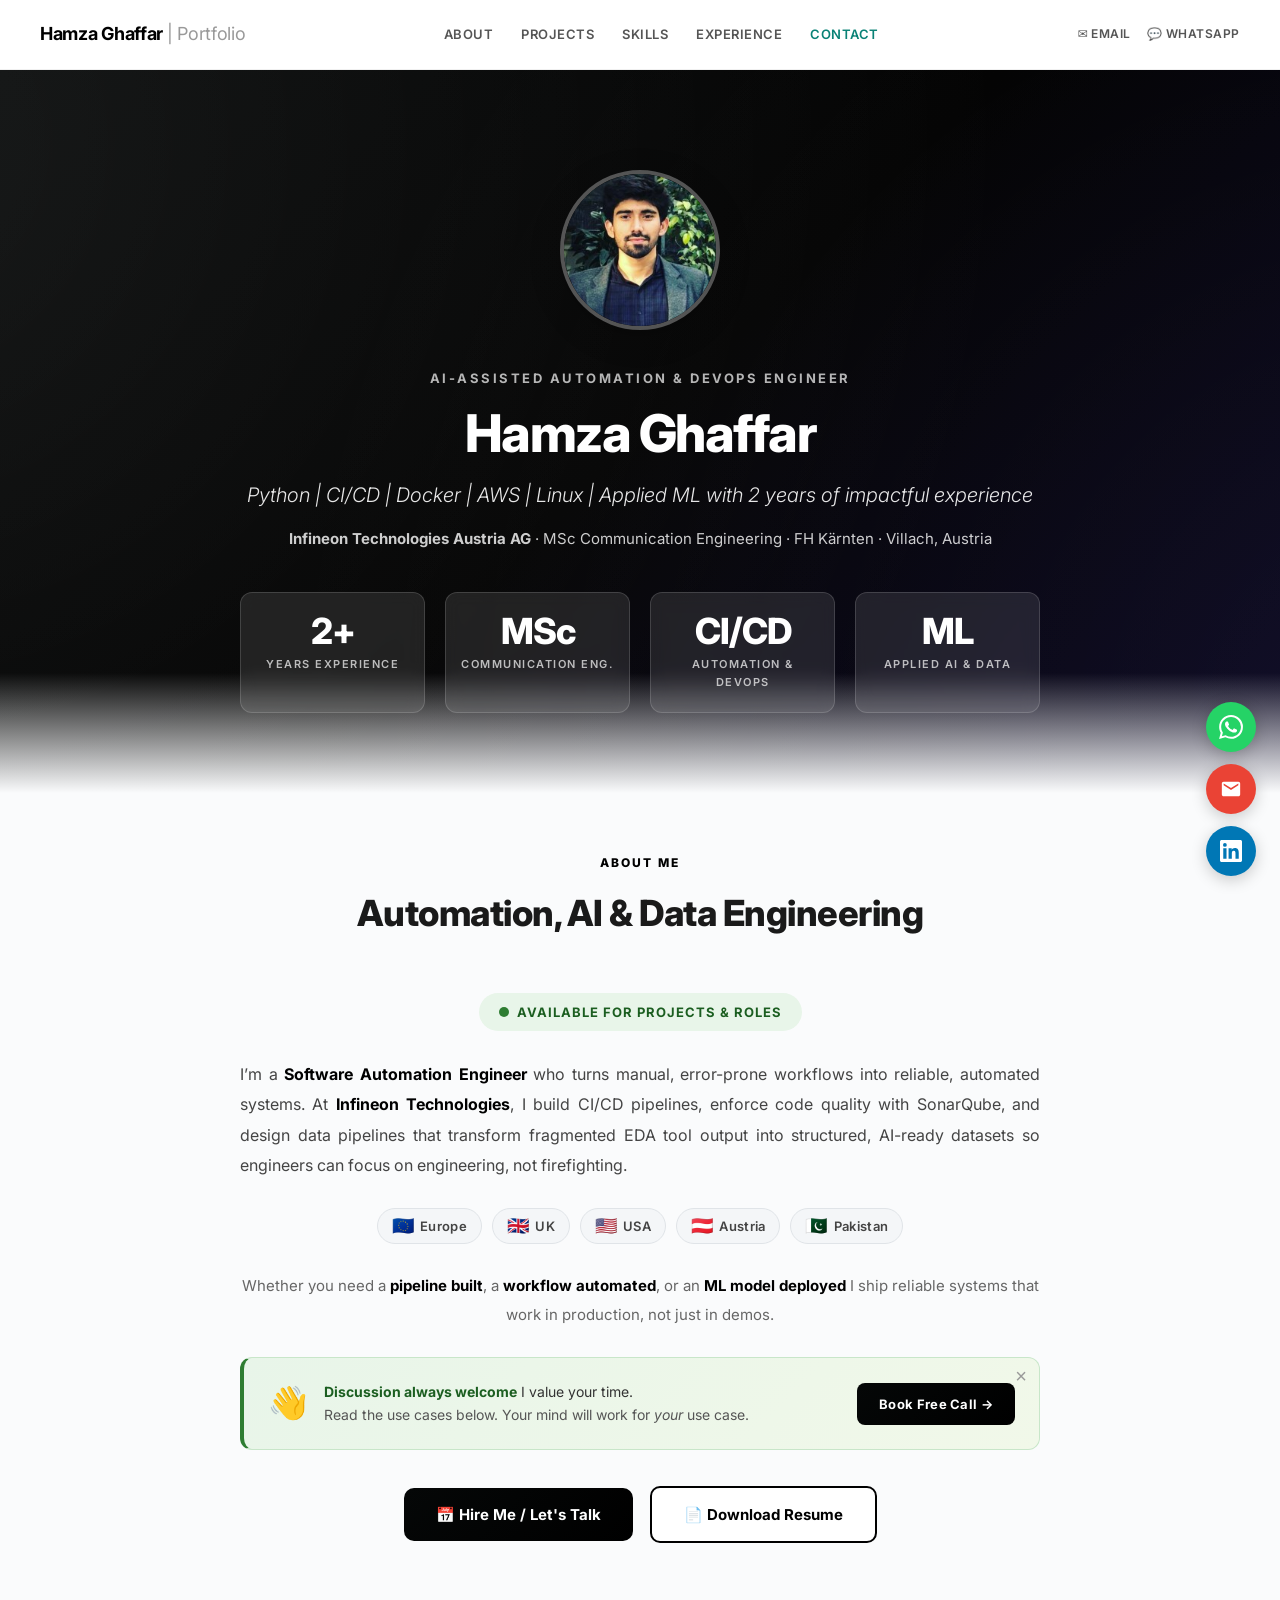
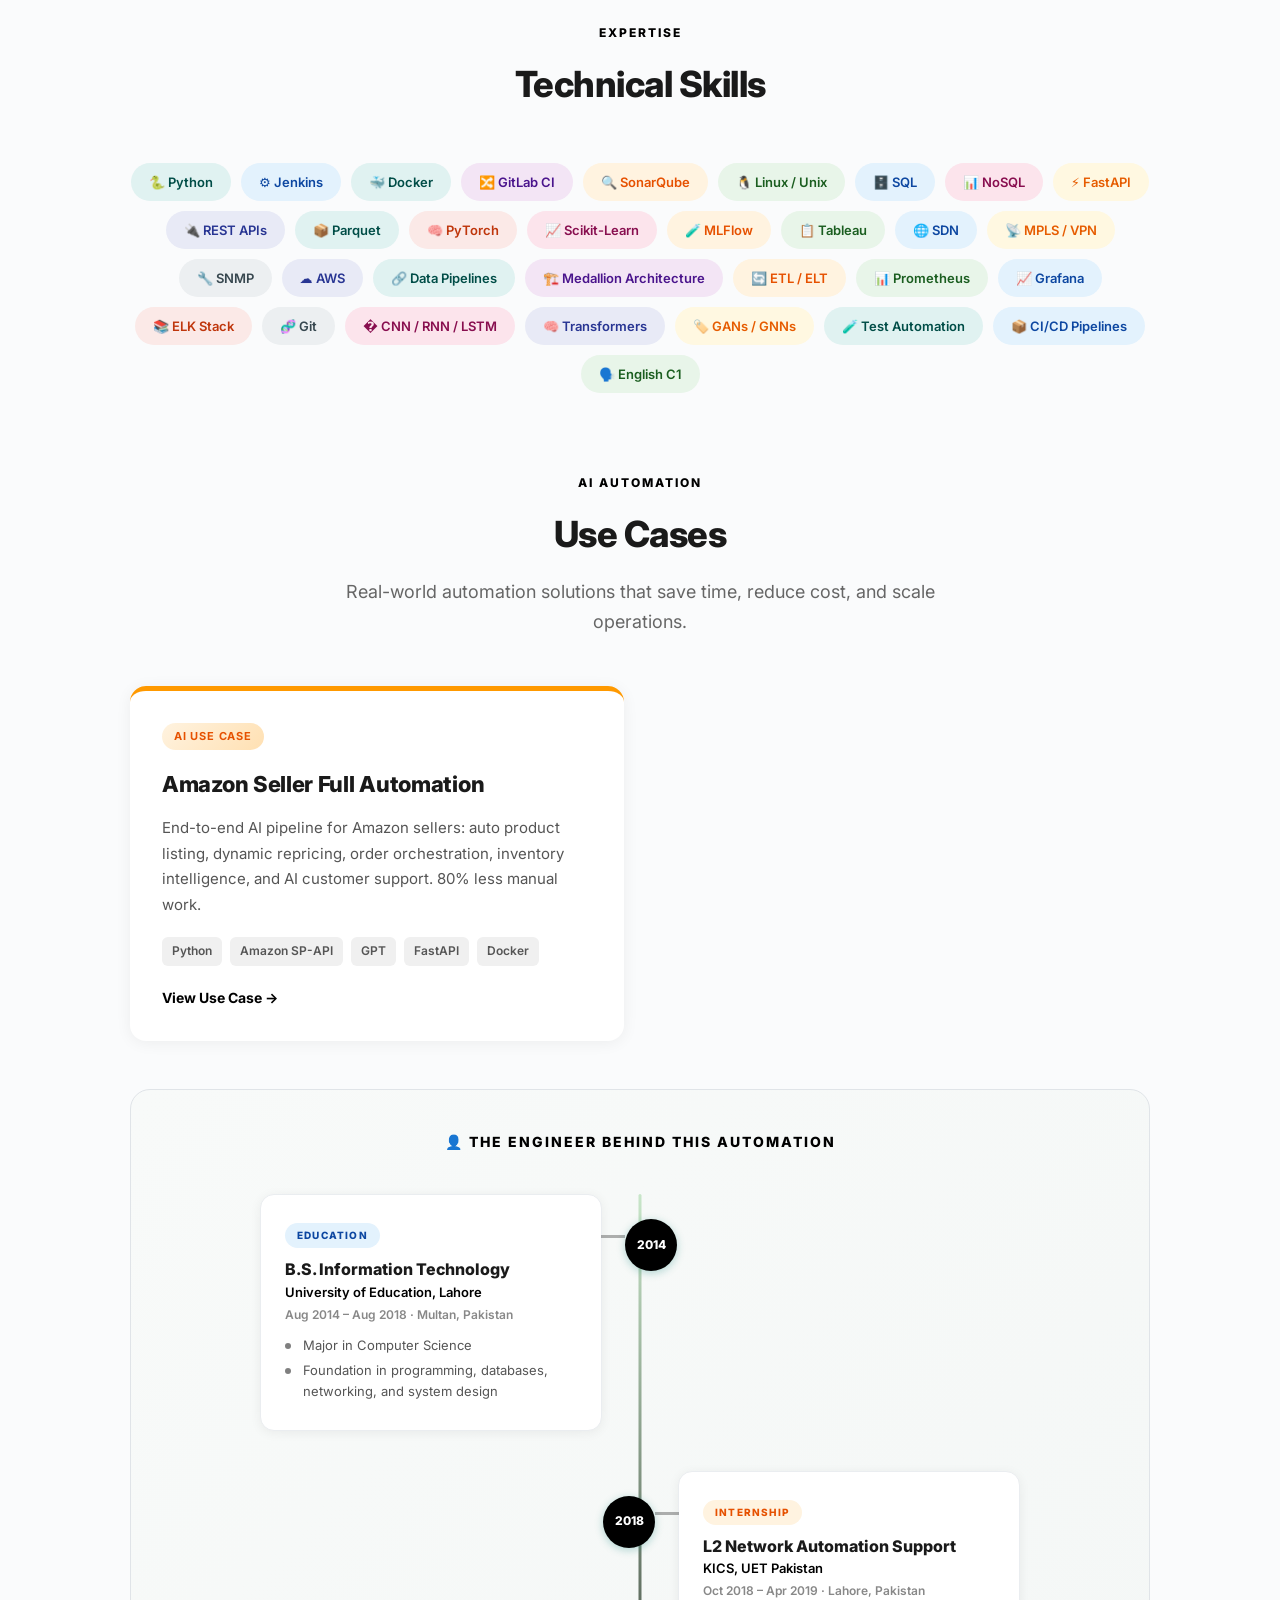
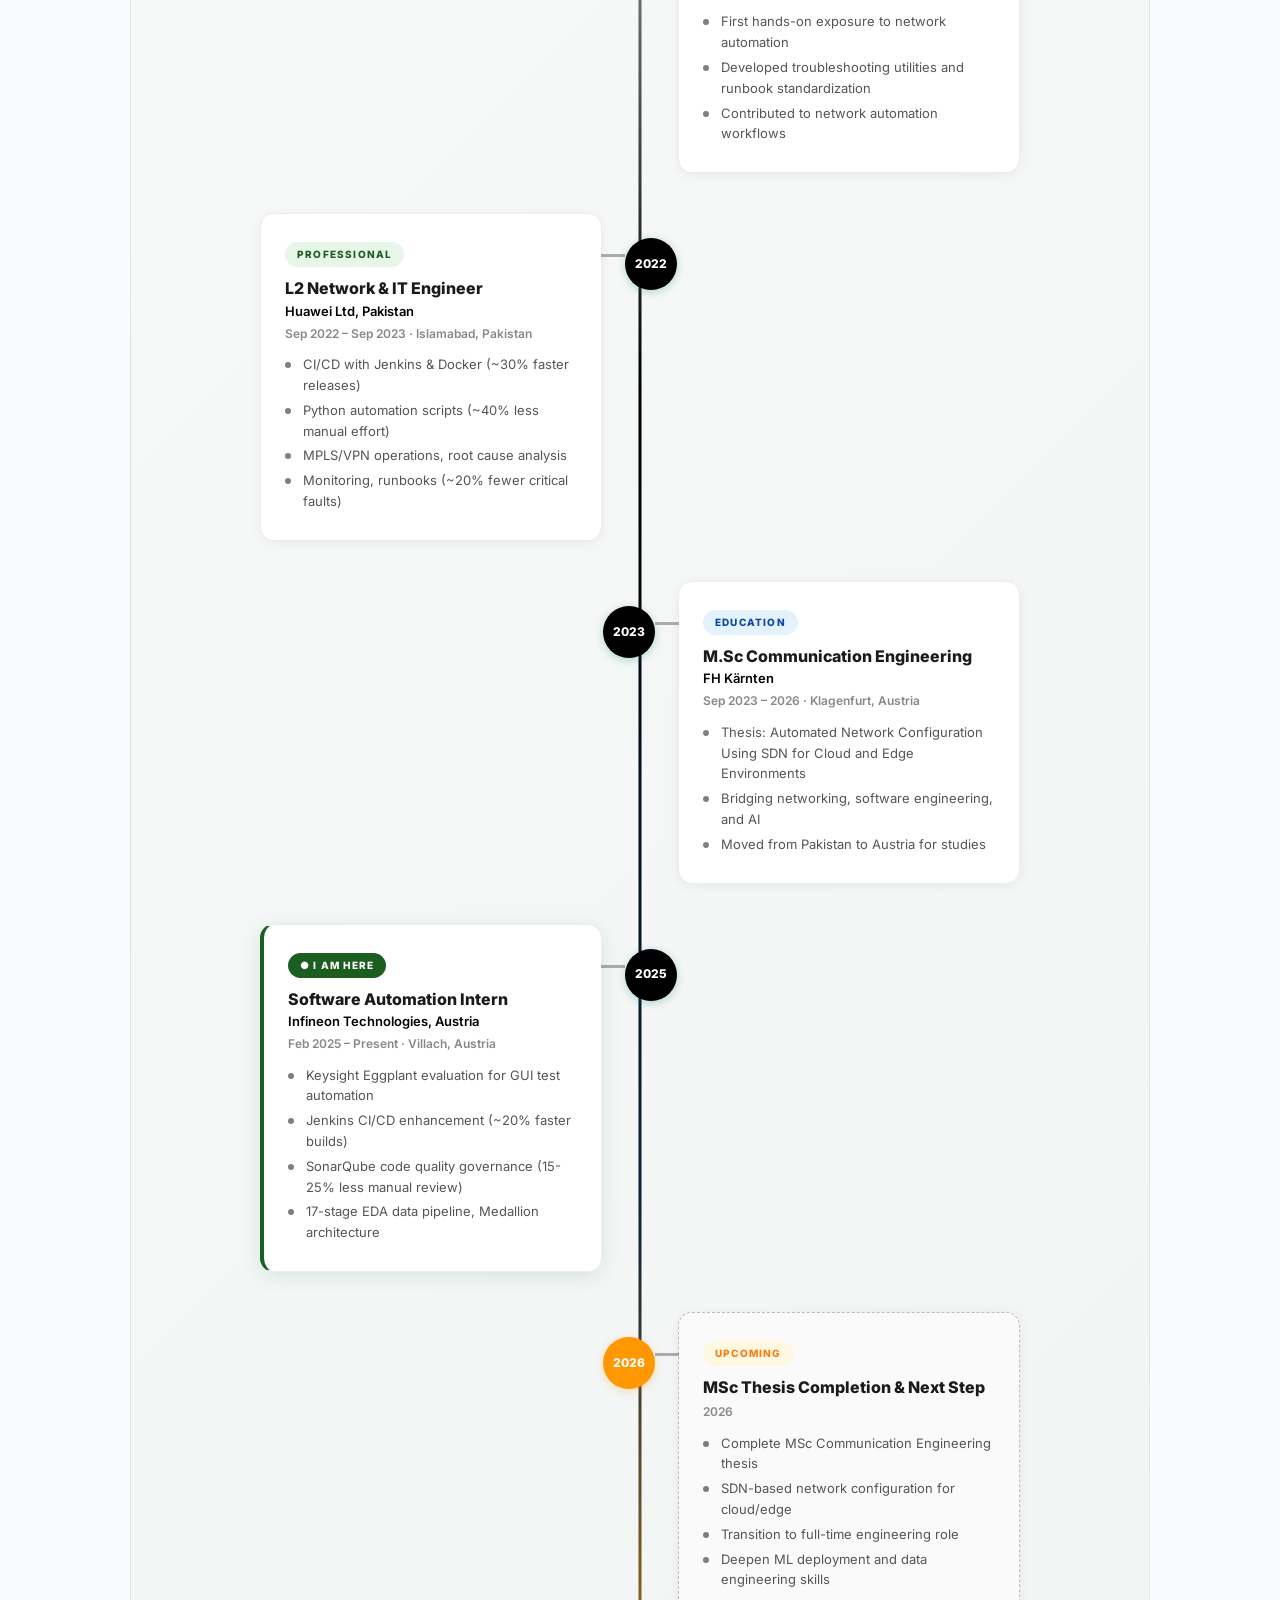
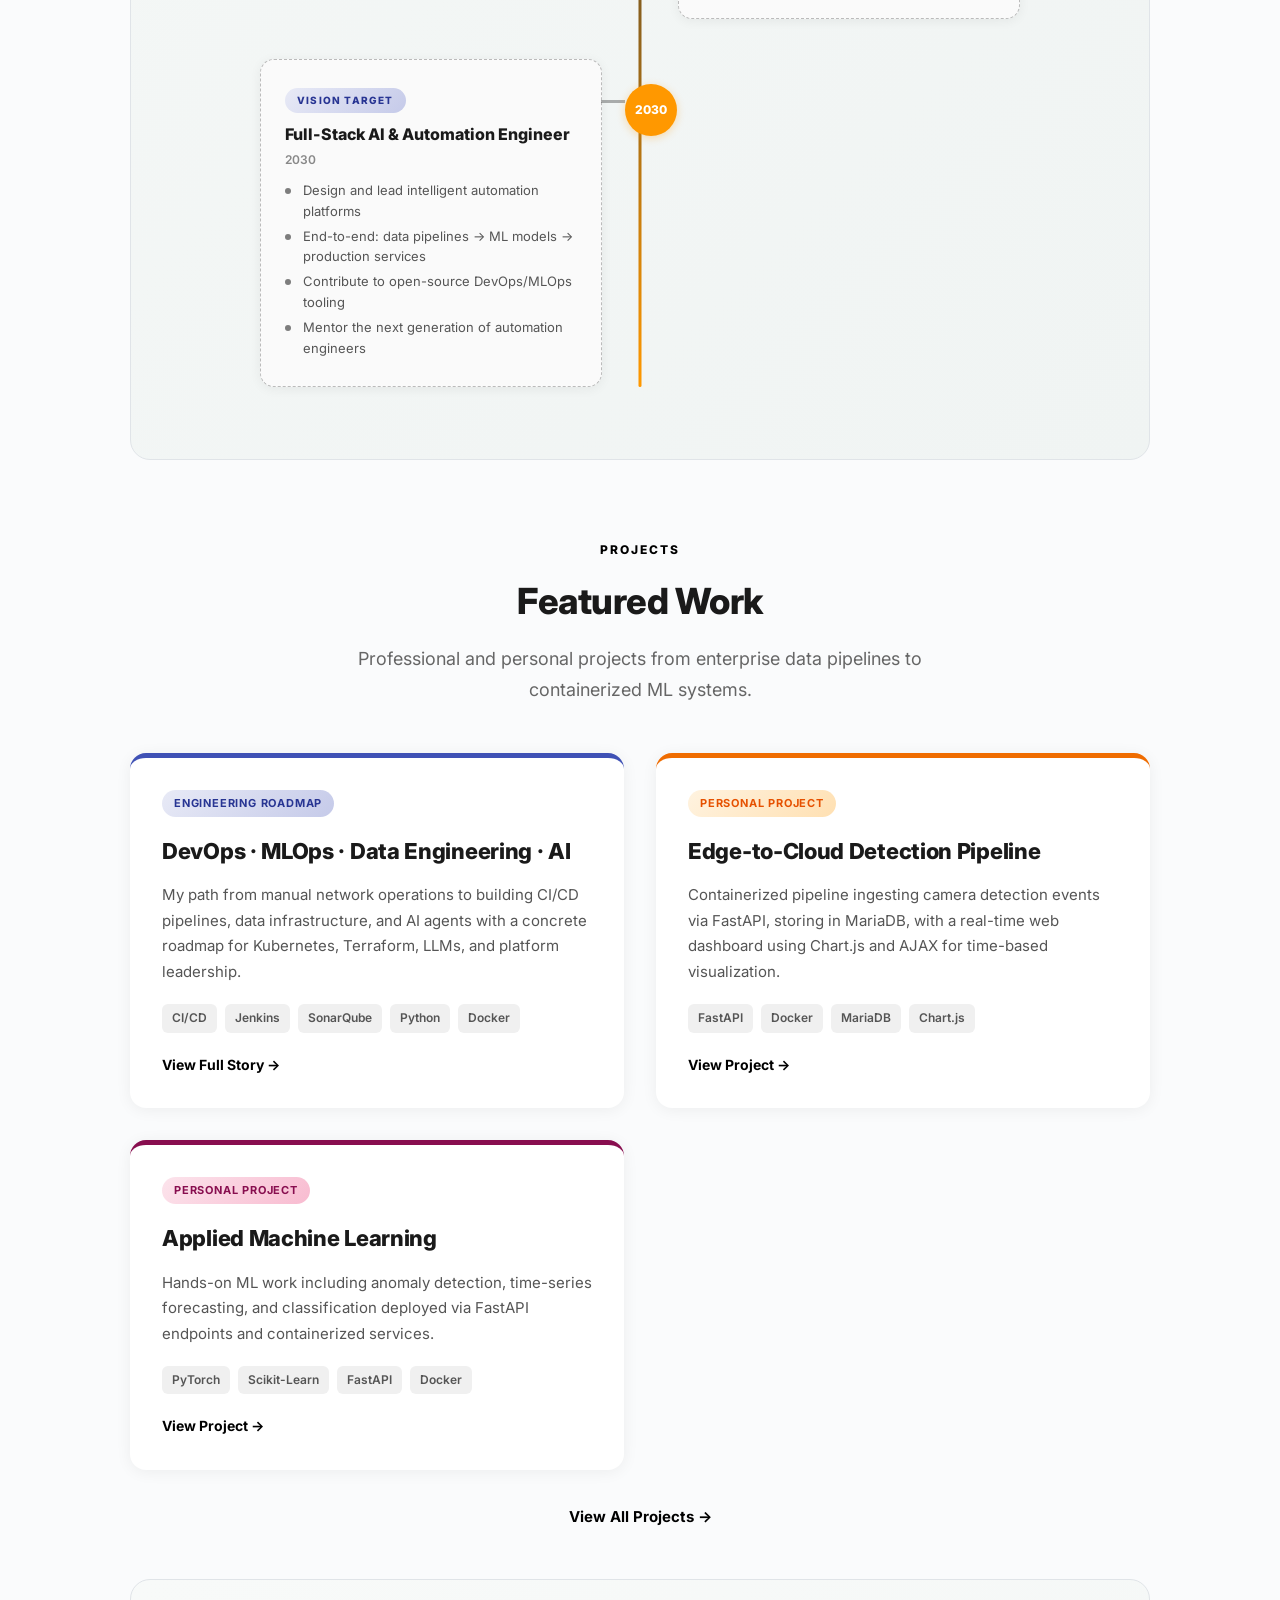
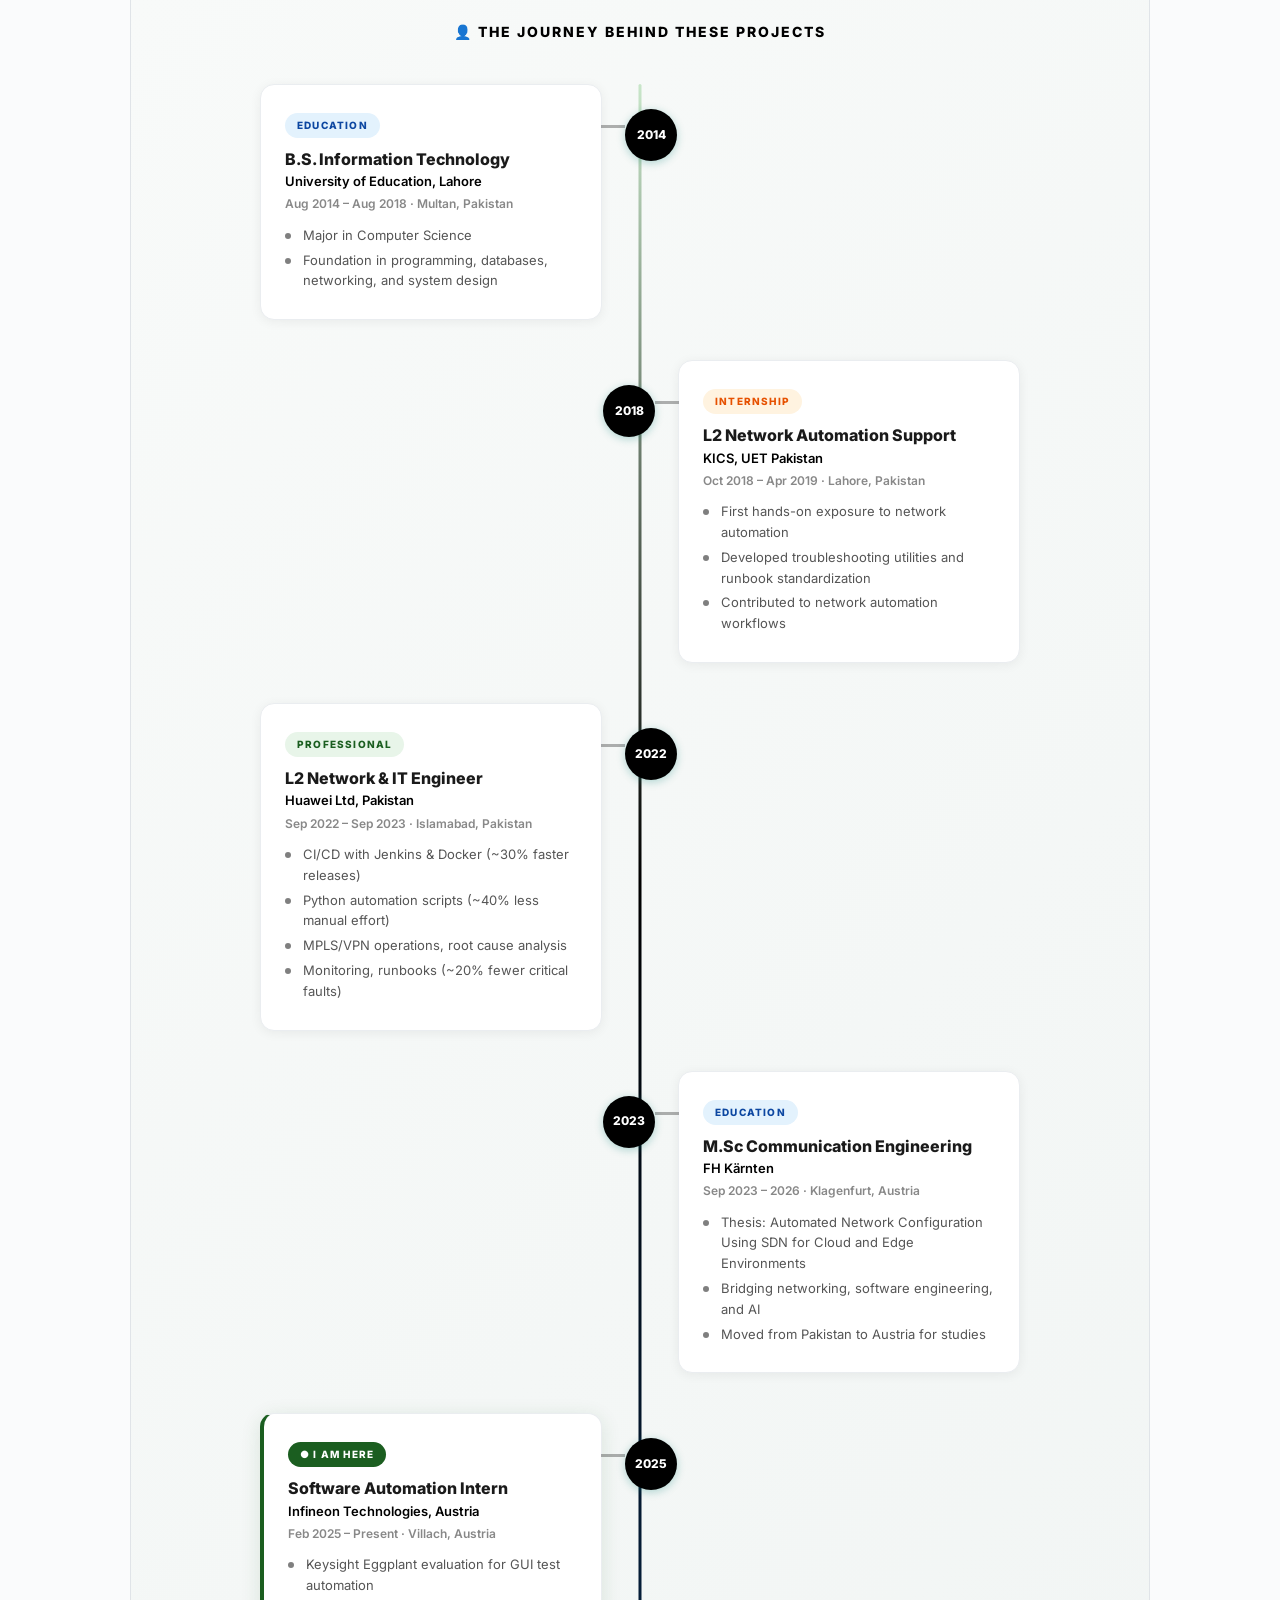
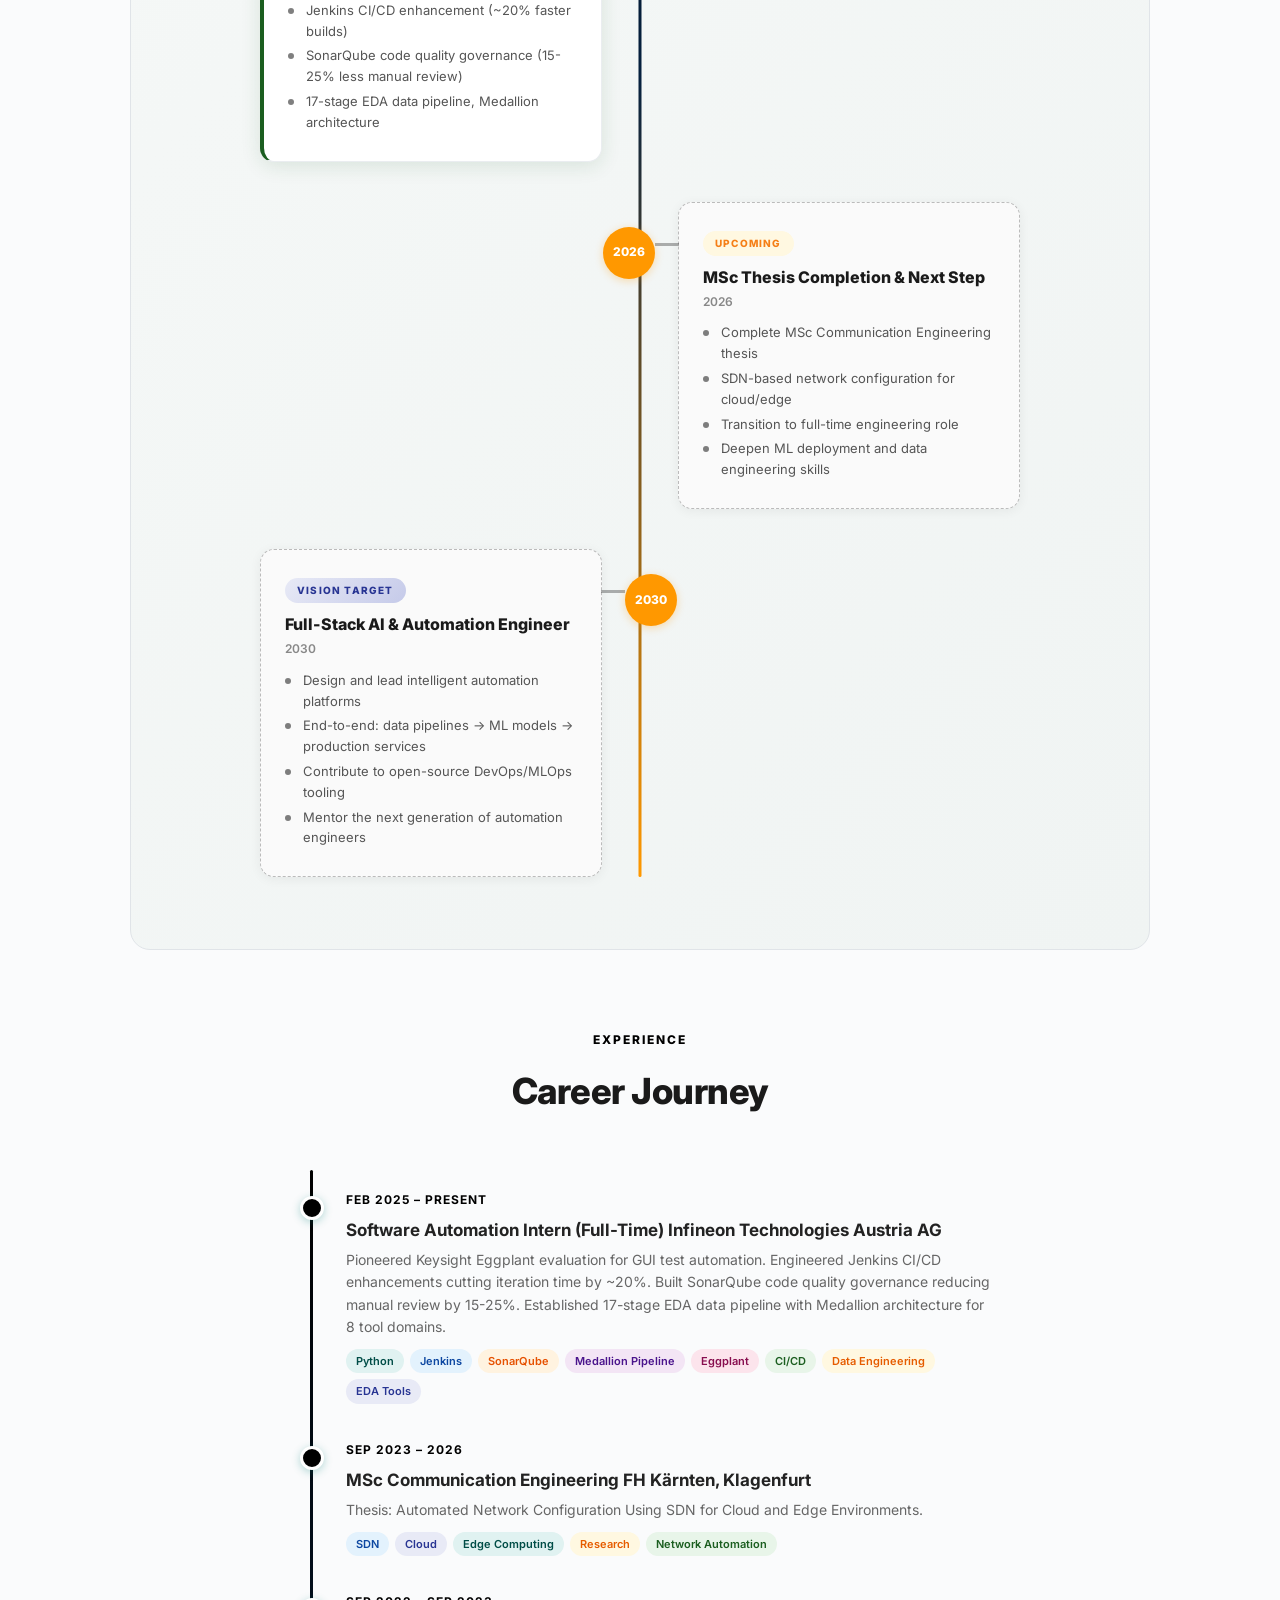
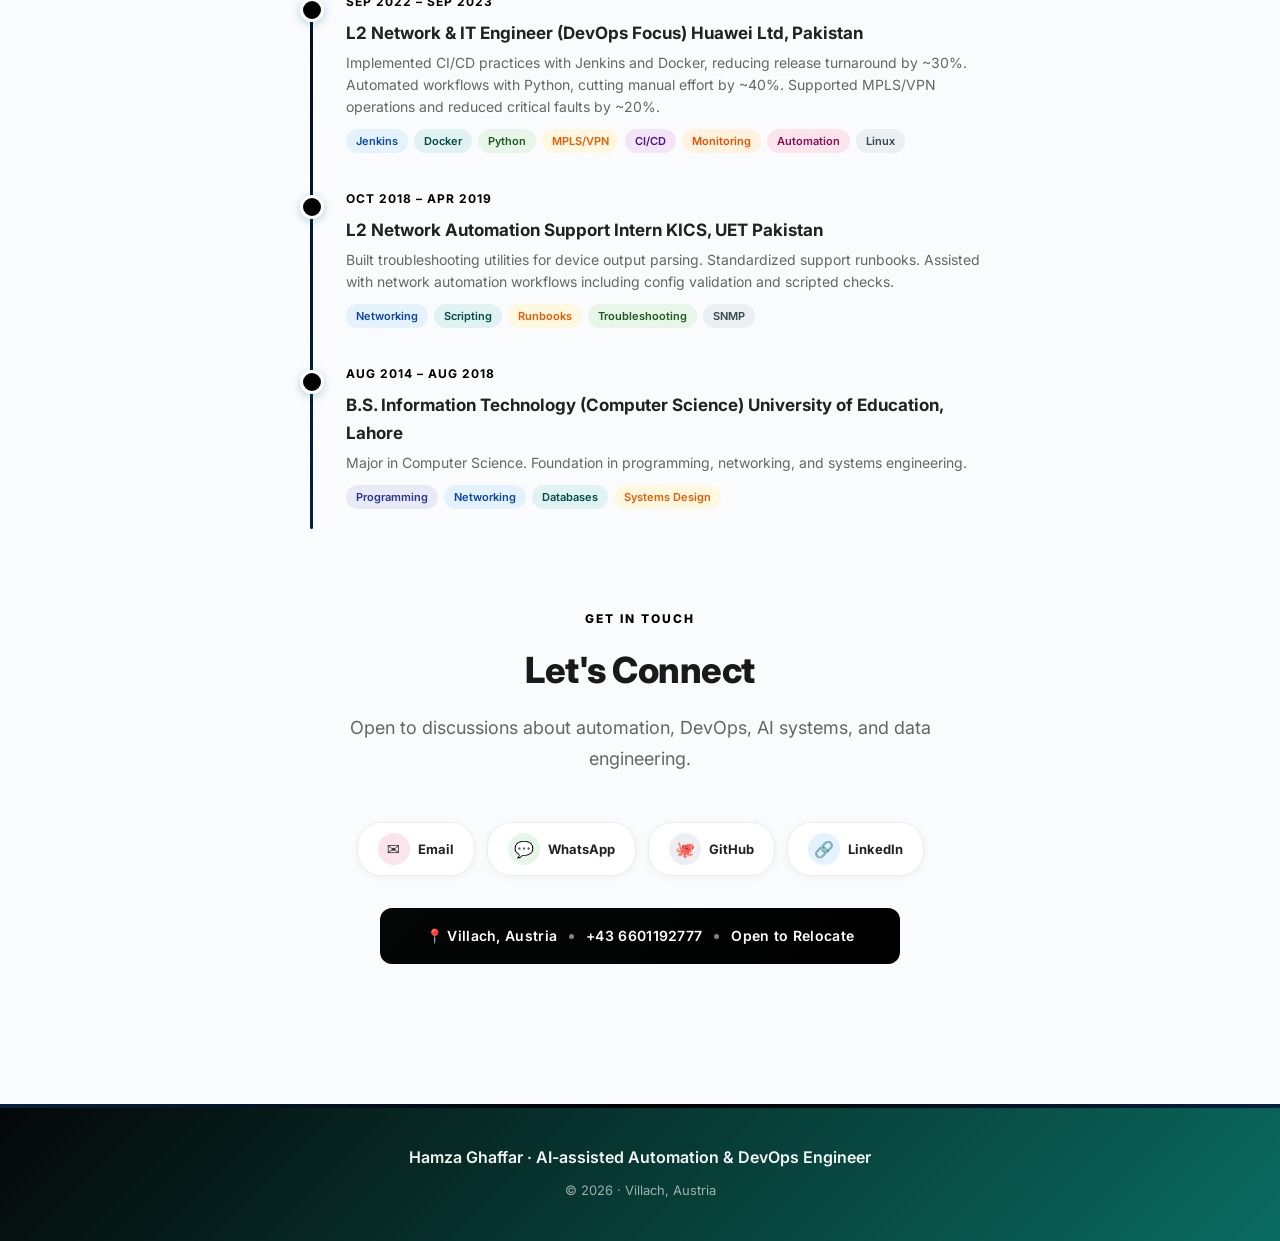
==== index.html @ 24c8a2dd "feat: full vertical career timeline with animation for Use Cases and Projects sections - Replaced sm" ====
<!DOCTYPE html>
<html lang="en">
<head>
    <meta charset="UTF-8">
    <meta name="viewport" content="width=device-width, initial-scale=1.0">
    <title>Hamza Ghaffar   AI-assisted Automation &amp; DevOps Engineer</title>
    <meta name="description" content="Portfolio of Hamza Ghaffar   Software Automation Engineer at Infineon Technologies, MSc Communication Engineering at FH Kärnten. Python, CI/CD, Docker, AWS, Applied ML.">
    <link href="https://fonts.googleapis.com/css2?family=Inter:wght@300;400;600;700;800&display=swap" rel="stylesheet">
    <link rel="stylesheet" href="assets/css/style.css">
</head>
<body>

<!-- ══════════ HEADER ══════════ -->
<header class="sticky-header">
    <a href="index.html" class="header-brand">Hamza Ghaffar <span>| Portfolio</span></a>
    <nav class="nav-links" id="navLinks">
        <a href="#about">About</a>
        <a href="#projects">Projects</a>
        <a href="#skills">Skills</a>
        <a href="#experience">Experience</a>
        <a href="#contact">Contact</a>
    </nav>
    <div class="header-contact">
        <a href="mailto:hamza.ghaffar@hotmail.com" title="Email">✉ Email</a>
        <a href="https://wa.me/436601192777" target="_blank" rel="noopener noreferrer" title="WhatsApp">💬 WhatsApp</a>
    </div>
    <button class="menu-toggle" onclick="document.getElementById('navLinks').classList.toggle('active')" aria-label="Toggle menu">
        <span></span><span></span><span></span>
    </button>
</header>

<!-- ══════════ HERO ══════════ -->
<section class="hero">
    <div class="hero-content">
        <img src="assets/img/profile.jpg" alt="Hamza Ghaffar" class="profile-image" width="160" height="160">
        <div class="hero-eyebrow">AI-assisted Automation &amp; DevOps Engineer</div>
        <h1>Hamza Ghaffar</h1>
        <div class="hero-tagline">Python | CI/CD | Docker | AWS | Linux | Applied ML   with 2 years of impactful experience</div>
        <div class="hero-meta">
            <strong>Infineon Technologies Austria AG</strong> &middot; MSc Communication Engineering &middot; FH Kärnten &middot; Villach, Austria
        </div>
        <div class="hero-kpi-strip">
            <div class="hero-kpi">
                <div class="hero-kpi-value">2+</div>
                <div class="hero-kpi-label">Years Experience</div>
            </div>
            <div class="hero-kpi">
                <div class="hero-kpi-value">MSc</div>
                <div class="hero-kpi-label">Communication Eng.</div>
            </div>
            <div class="hero-kpi">
                <div class="hero-kpi-value">CI/CD</div>
                <div class="hero-kpi-label">Automation &amp; DevOps</div>
            </div>
            <div class="hero-kpi">
                <div class="hero-kpi-value">ML</div>
                <div class="hero-kpi-label">Applied AI &amp; Data</div>
            </div>
        </div>
    </div>
</section>

<!-- ══════════ ABOUT ══════════ -->
<div class="container">
    <section id="about" class="section">
        <div class="section-header">
            <div class="section-label">About Me</div>
            <h2>Automation, AI &amp; Data Engineering</h2>
        </div>

        <div class="about-body">
            <div style="text-align: center;">
                <span class="avail-badge"><span class="avail-dot"></span> Available for Projects &amp; Roles</span>
            </div>

            <p>I’m a <strong>Software Automation Engineer</strong> who turns manual, error-prone workflows into reliable, automated systems. At <strong>Infineon Technologies</strong>, I build CI/CD pipelines, enforce code quality with SonarQube, and design data pipelines that transform fragmented EDA tool output into structured, AI-ready datasets   so engineers can focus on engineering, not firefighting.</p>

            <div class="country-strip">
                <span class="country-tag"><span class="country-flag">🇪🇺</span> Europe</span>
                <span class="country-tag"><span class="country-flag">🇬🇧</span> UK</span>
                <span class="country-tag"><span class="country-flag">🇺🇸</span> USA</span>
                <span class="country-tag"><span class="country-flag">🇦🇹</span> Austria</span>
                <span class="country-tag"><span class="country-flag">🇵🇰</span> Pakistan</span>
            </div>

            <p style="text-align: center; color: #666; font-size: 15px;">Whether you need a <strong>pipeline built</strong>, a <strong>workflow automated</strong>, or an <strong>ML model deployed</strong>   I ship reliable systems that work in production, not just in demos.</p>

            <!-- Automation-feel CTA banner -->
            <div class="auto-cta-banner" id="autoCta">
                <div class="auto-cta-icon">👋</div>
                <div class="auto-cta-text">
                    <strong>Discussion always welcome</strong>   I value your time.<br>
                    <span>Read the use cases below. Your mind will work for <em>your</em> use case.</span>
                </div>
                <a href="booking.html" class="auto-cta-btn">Book Free Call →</a>
                <button class="auto-cta-close" onclick="this.parentElement.style.display='none'" aria-label="Close">&times;</button>
            </div>

            <div class="about-cta">
                <a href="booking.html" class="cta-primary">📅 Hire Me / Let's Talk</a>
                <a href="assets/docs/Hamza_Ghaffar_SW_AI_Automation.pdf" target="_blank" rel="noopener noreferrer" class="cta-secondary">📄 Download Resume</a>
            </div>
        </div>
    </section>

    <!-- ══════════ SKILLS ══════════ -->
    <section id="skills" class="section">
        <div class="section-header">
            <div class="section-label">Expertise</div>
            <h2>Technical Skills</h2>
        </div>

        <div class="skills-pills">
            <span class="skill-pill sp-teal">🐍 Python</span>
            <span class="skill-pill sp-blue">⚙️ Jenkins</span>
            <span class="skill-pill sp-teal">🐳 Docker</span>
            <span class="skill-pill sp-purple">🔀 GitLab CI</span>
            <span class="skill-pill sp-orange">🔍 SonarQube</span>
            <span class="skill-pill sp-green">🐧 Linux / Unix</span>
            <span class="skill-pill sp-blue">🗄️ SQL</span>
            <span class="skill-pill sp-pink">📊 NoSQL</span>
            <span class="skill-pill sp-amber">⚡ FastAPI</span>
            <span class="skill-pill sp-indigo">🔌 REST APIs</span>
            <span class="skill-pill sp-teal">📦 Parquet</span>
            <span class="skill-pill sp-red">🧠 PyTorch</span>
            <span class="skill-pill sp-pink">📈 Scikit-Learn</span>
            <span class="skill-pill sp-orange">🧪 MLFlow</span>
            <span class="skill-pill sp-green">📋 Tableau</span>
            <span class="skill-pill sp-blue">🌐 SDN</span>
            <span class="skill-pill sp-amber">📡 MPLS / VPN</span>
            <span class="skill-pill sp-grey">🔧 SNMP</span>
            <span class="skill-pill sp-indigo">☁️ AWS</span>
            <span class="skill-pill sp-teal">🔗 Data Pipelines</span>
            <span class="skill-pill sp-purple">🏗️ Medallion Architecture</span>
            <span class="skill-pill sp-orange">🔄 ETL / ELT</span>
            <span class="skill-pill sp-green">📊 Prometheus</span>
            <span class="skill-pill sp-blue">📈 Grafana</span>
            <span class="skill-pill sp-red">📚 ELK Stack</span>
            <span class="skill-pill sp-grey">🧬 Git</span>
            <span class="skill-pill sp-pink">� CNN / RNN / LSTM</span>
            <span class="skill-pill sp-indigo">🧠 Transformers</span>
            <span class="skill-pill sp-amber">🏷️ GANs / GNNs</span>
            <span class="skill-pill sp-teal">🧪 Test Automation</span>
            <span class="skill-pill sp-blue">📦 CI/CD Pipelines</span>
            <span class="skill-pill sp-green">🗣️ English C1</span>
        </div>
    </section>

    <!-- ══════════ USE CASES ══════════ -->
    <section id="usecases" class="section">
        <div class="section-header">
            <div class="section-label">AI Automation</div>
            <h2>Use Cases</h2>
            <p>Real-world automation solutions that save time, reduce cost, and scale operations.</p>
        </div>

        <div class="projects-grid">
            <a href="usecases/amazon-seller-automation.html" target="_blank" rel="noopener noreferrer" class="project-card" style="border-top-color: #ff9900;">
                <div class="project-card-body">
                    <span class="project-status" style="background: linear-gradient(135deg, #fff3e0, #ffe0b2); color: #e65100;">AI Use Case</span>
                    <h3>Amazon Seller Full Automation</h3>
                    <p>End-to-end AI pipeline for Amazon sellers: auto product listing, dynamic repricing, order orchestration, inventory intelligence, and AI customer support. 80% less manual work.</p>
                    <div class="project-tags">
                        <span class="project-tag">Python</span>
                        <span class="project-tag">Amazon SP-API</span>
                        <span class="project-tag">GPT</span>
                        <span class="project-tag">FastAPI</span>
                        <span class="project-tag">Docker</span>
                    </div>
                    <span class="project-link">View Use Case &rarr;</span>
                </div>
            </a>
        </div>

        <!-- Vertical Career Timeline -->
        <div class="vtl-wrapper">
            <div class="vtl-title">👤 The Engineer Behind This Automation</div>
            <div class="vtl">
                <div class="vtl-item vtl-left" data-year="2014">
                    <div class="vtl-badge vtl-edu">EDUCATION</div>
                    <h4>B.S. Information Technology <span>University of Education, Lahore</span></h4>
                    <div class="vtl-meta">Aug 2014 &ndash; Aug 2018 &middot; Multan, Pakistan</div>
                    <ul>
                        <li>Major in Computer Science</li>
                        <li>Foundation in programming, databases, networking, and system design</li>
                    </ul>
                </div>
                <div class="vtl-item vtl-right" data-year="2018">
                    <div class="vtl-badge vtl-intern">INTERNSHIP</div>
                    <h4>L2 Network Automation Support <span>KICS, UET Pakistan</span></h4>
                    <div class="vtl-meta">Oct 2018 &ndash; Apr 2019 &middot; Lahore, Pakistan</div>
                    <ul>
                        <li>First hands-on exposure to network automation</li>
                        <li>Developed troubleshooting utilities and runbook standardization</li>
                        <li>Contributed to network automation workflows</li>
                    </ul>
                </div>
                <div class="vtl-item vtl-left" data-year="2022">
                    <div class="vtl-badge vtl-pro">PROFESSIONAL</div>
                    <h4>L2 Network &amp; IT Engineer <span>Huawei Ltd, Pakistan</span></h4>
                    <div class="vtl-meta">Sep 2022 &ndash; Sep 2023 &middot; Islamabad, Pakistan</div>
                    <ul>
                        <li>CI/CD with Jenkins &amp; Docker (~30% faster releases)</li>
                        <li>Python automation scripts (~40% less manual effort)</li>
                        <li>MPLS/VPN operations, root cause analysis</li>
                        <li>Monitoring, runbooks (~20% fewer critical faults)</li>
                    </ul>
                </div>
                <div class="vtl-item vtl-right" data-year="2023">
                    <div class="vtl-badge vtl-edu">EDUCATION</div>
                    <h4>M.Sc Communication Engineering <span>FH K&auml;rnten</span></h4>
                    <div class="vtl-meta">Sep 2023 &ndash; 2026 &middot; Klagenfurt, Austria</div>
                    <ul>
                        <li>Thesis: Automated Network Configuration Using SDN for Cloud and Edge Environments</li>
                        <li>Bridging networking, software engineering, and AI</li>
                        <li>Moved from Pakistan to Austria for studies</li>
                    </ul>
                </div>
                <div class="vtl-item vtl-left vtl-current" data-year="2025">
                    <div class="vtl-badge vtl-now">● I AM HERE</div>
                    <h4>Software Automation Intern <span>Infineon Technologies, Austria</span></h4>
                    <div class="vtl-meta">Feb 2025 &ndash; Present &middot; Villach, Austria</div>
                    <ul>
                        <li>Keysight Eggplant evaluation for GUI test automation</li>
                        <li>Jenkins CI/CD enhancement (~20% faster builds)</li>
                        <li>SonarQube code quality governance (15-25% less manual review)</li>
                        <li>17-stage EDA data pipeline, Medallion architecture</li>
                    </ul>
                </div>
                <div class="vtl-item vtl-right vtl-future" data-year="2026">
                    <div class="vtl-badge vtl-next">UPCOMING</div>
                    <h4>MSc Thesis Completion &amp; Next Step</h4>
                    <div class="vtl-meta">2026</div>
                    <ul>
                        <li>Complete MSc Communication Engineering thesis</li>
                        <li>SDN-based network configuration for cloud/edge</li>
                        <li>Transition to full-time engineering role</li>
                        <li>Deepen ML deployment and data engineering skills</li>
                    </ul>
                </div>
                <div class="vtl-item vtl-left vtl-future" data-year="2030">
                    <div class="vtl-badge vtl-vision">VISION TARGET</div>
                    <h4>Full-Stack AI &amp; Automation Engineer</h4>
                    <div class="vtl-meta">2030</div>
                    <ul>
                        <li>Design and lead intelligent automation platforms</li>
                        <li>End-to-end: data pipelines &rarr; ML models &rarr; production services</li>
                        <li>Contribute to open-source DevOps/MLOps tooling</li>
                        <li>Mentor the next generation of automation engineers</li>
                    </ul>
                </div>
            </div>
        </div>
    </section>

    <!-- ══════════ PROJECTS ══════════ -->
    <section id="projects" class="section">
        <div class="section-header">
            <div class="section-label">Projects</div>
            <h2>Featured Work</h2>
            <p>Professional and personal projects   from enterprise data pipelines to containerized ML systems.</p>
        </div>

        <div class="projects-grid">
            <!-- Engineering Roadmap -->
            <a href="vision.html" target="_blank" rel="noopener noreferrer" class="project-card" style="border-top-color: #3f51b5;">
                <div class="project-card-body">
                    <span class="project-status status-vision">Engineering Roadmap</span>
                    <h3>DevOps · MLOps · Data Engineering · AI</h3>
                    <p>My path from manual network operations to building CI/CD pipelines, data infrastructure, and AI agents   with a concrete roadmap for Kubernetes, Terraform, LLMs, and platform leadership.</p>
                    <div class="project-tags">
                        <span class="project-tag">CI/CD</span>
                        <span class="project-tag">Jenkins</span>
                        <span class="project-tag">SonarQube</span>
                        <span class="project-tag">Python</span>
                        <span class="project-tag">Docker</span>
                    </div>
                    <span class="project-link">View Full Story &rarr;</span>
                </div>
            </a>

            <!-- Edge-to-Cloud Pipeline -->
            <a href="projects/edge-to-cloud-pipeline.html" target="_blank" rel="noopener noreferrer" class="project-card" style="border-top-color: #ef6c00;">
                <div class="project-card-body">
                    <span class="project-status" style="background: linear-gradient(135deg, #fff3e0, #ffe0b2); color: #e65100;">Personal Project</span>
                    <h3>Edge-to-Cloud Detection Pipeline</h3>
                    <p>Containerized pipeline ingesting camera detection events via FastAPI, storing in MariaDB, with a real-time web dashboard using Chart.js and AJAX for time-based visualization.</p>
                    <div class="project-tags">
                        <span class="project-tag">FastAPI</span>
                        <span class="project-tag">Docker</span>
                        <span class="project-tag">MariaDB</span>
                        <span class="project-tag">Chart.js</span>
                    </div>
                    <span class="project-link">View Project &rarr;</span>
                </div>
            </a>

            <!-- Applied ML -->
            <a href="projects/applied-ml.html" target="_blank" rel="noopener noreferrer" class="project-card" style="border-top-color: #880e4f;">
                <div class="project-card-body">
                    <span class="project-status" style="background: linear-gradient(135deg, #fce4ec, #f8bbd0); color: #880e4f;">Personal Project</span>
                    <h3>Applied Machine Learning</h3>
                    <p>Hands-on ML work including anomaly detection, time-series forecasting, and classification   deployed via FastAPI endpoints and containerized services.</p>
                    <div class="project-tags">
                        <span class="project-tag">PyTorch</span>
                        <span class="project-tag">Scikit-Learn</span>
                        <span class="project-tag">FastAPI</span>
                        <span class="project-tag">Docker</span>
                    </div>
                    <span class="project-link">View Project &rarr;</span>
                </div>
            </a>
        </div>

        <div style="text-align: center; margin-top: 32px;">
            <a href="projects/" target="_blank" rel="noopener noreferrer" style="color: var(--teal-100); font-weight: 700; font-size: 15px; text-decoration: none;">View All Projects &rarr;</a>
        </div>

        <!-- Vertical Career Timeline -->
        <div class="vtl-wrapper">
            <div class="vtl-title">👤 The Journey Behind These Projects</div>
            <div class="vtl">
                <div class="vtl-item vtl-left" data-year="2014">
                    <div class="vtl-badge vtl-edu">EDUCATION</div>
                    <h4>B.S. Information Technology <span>University of Education, Lahore</span></h4>
                    <div class="vtl-meta">Aug 2014 &ndash; Aug 2018 &middot; Multan, Pakistan</div>
                    <ul>
                        <li>Major in Computer Science</li>
                        <li>Foundation in programming, databases, networking, and system design</li>
                    </ul>
                </div>
                <div class="vtl-item vtl-right" data-year="2018">
                    <div class="vtl-badge vtl-intern">INTERNSHIP</div>
                    <h4>L2 Network Automation Support <span>KICS, UET Pakistan</span></h4>
                    <div class="vtl-meta">Oct 2018 &ndash; Apr 2019 &middot; Lahore, Pakistan</div>
                    <ul>
                        <li>First hands-on exposure to network automation</li>
                        <li>Developed troubleshooting utilities and runbook standardization</li>
                        <li>Contributed to network automation workflows</li>
                    </ul>
                </div>
                <div class="vtl-item vtl-left" data-year="2022">
                    <div class="vtl-badge vtl-pro">PROFESSIONAL</div>
                    <h4>L2 Network &amp; IT Engineer <span>Huawei Ltd, Pakistan</span></h4>
                    <div class="vtl-meta">Sep 2022 &ndash; Sep 2023 &middot; Islamabad, Pakistan</div>
                    <ul>
                        <li>CI/CD with Jenkins &amp; Docker (~30% faster releases)</li>
                        <li>Python automation scripts (~40% less manual effort)</li>
                        <li>MPLS/VPN operations, root cause analysis</li>
                        <li>Monitoring, runbooks (~20% fewer critical faults)</li>
                    </ul>
                </div>
                <div class="vtl-item vtl-right" data-year="2023">
                    <div class="vtl-badge vtl-edu">EDUCATION</div>
                    <h4>M.Sc Communication Engineering <span>FH K&auml;rnten</span></h4>
                    <div class="vtl-meta">Sep 2023 &ndash; 2026 &middot; Klagenfurt, Austria</div>
                    <ul>
                        <li>Thesis: Automated Network Configuration Using SDN for Cloud and Edge Environments</li>
                        <li>Bridging networking, software engineering, and AI</li>
                        <li>Moved from Pakistan to Austria for studies</li>
                    </ul>
                </div>
                <div class="vtl-item vtl-left vtl-current" data-year="2025">
                    <div class="vtl-badge vtl-now">● I AM HERE</div>
                    <h4>Software Automation Intern <span>Infineon Technologies, Austria</span></h4>
                    <div class="vtl-meta">Feb 2025 &ndash; Present &middot; Villach, Austria</div>
                    <ul>
                        <li>Keysight Eggplant evaluation for GUI test automation</li>
                        <li>Jenkins CI/CD enhancement (~20% faster builds)</li>
                        <li>SonarQube code quality governance (15-25% less manual review)</li>
                        <li>17-stage EDA data pipeline, Medallion architecture</li>
                    </ul>
                </div>
                <div class="vtl-item vtl-right vtl-future" data-year="2026">
                    <div class="vtl-badge vtl-next">UPCOMING</div>
                    <h4>MSc Thesis Completion &amp; Next Step</h4>
                    <div class="vtl-meta">2026</div>
                    <ul>
                        <li>Complete MSc Communication Engineering thesis</li>
                        <li>SDN-based network configuration for cloud/edge</li>
                        <li>Transition to full-time engineering role</li>
                        <li>Deepen ML deployment and data engineering skills</li>
                    </ul>
                </div>
                <div class="vtl-item vtl-left vtl-future" data-year="2030">
                    <div class="vtl-badge vtl-vision">VISION TARGET</div>
                    <h4>Full-Stack AI &amp; Automation Engineer</h4>
                    <div class="vtl-meta">2030</div>
                    <ul>
                        <li>Design and lead intelligent automation platforms</li>
                        <li>End-to-end: data pipelines &rarr; ML models &rarr; production services</li>
                        <li>Contribute to open-source DevOps/MLOps tooling</li>
                        <li>Mentor the next generation of automation engineers</li>
                    </ul>
                </div>
            </div>
        </div>
    </section>

    <!-- ══════════ EXPERIENCE ══════════ -->
    <section id="experience" class="section">
        <div class="section-header">
            <div class="section-label">Experience</div>
            <h2>Career Journey</h2>
        </div>

        <div class="timeline">
            <div class="timeline-item">
                <div class="timeline-dot current"></div>
                <div class="timeline-date">Feb 2025 &ndash; Present</div>
                <h4>Software Automation Intern (Full-Time)   Infineon Technologies Austria AG</h4>
                <p>Pioneered Keysight Eggplant evaluation for GUI test automation. Engineered Jenkins CI/CD enhancements cutting iteration time by ~20%. Built SonarQube code quality governance reducing manual review by 15-25%. Established 17-stage EDA data pipeline with Medallion architecture for 8 tool domains.</p>
                <div class="tl-skills">
                    <span class="tl-skill sp-teal">Python</span>
                    <span class="tl-skill sp-blue">Jenkins</span>
                    <span class="tl-skill sp-orange">SonarQube</span>
                    <span class="tl-skill sp-purple">Medallion Pipeline</span>
                    <span class="tl-skill sp-pink">Eggplant</span>
                    <span class="tl-skill sp-green">CI/CD</span>
                    <span class="tl-skill sp-amber">Data Engineering</span>
                    <span class="tl-skill sp-indigo">EDA Tools</span>
                </div>
            </div>
            <div class="timeline-item">
                <div class="timeline-dot"></div>
                <div class="timeline-date">Sep 2023 &ndash; 2026</div>
                <h4>MSc Communication Engineering   FH Kärnten, Klagenfurt</h4>
                <p>Thesis: Automated Network Configuration Using SDN for Cloud and Edge Environments.</p>
                <div class="tl-skills">
                    <span class="tl-skill sp-blue">SDN</span>
                    <span class="tl-skill sp-indigo">Cloud</span>
                    <span class="tl-skill sp-teal">Edge Computing</span>
                    <span class="tl-skill sp-amber">Research</span>
                    <span class="tl-skill sp-green">Network Automation</span>
                </div>
            </div>
            <div class="timeline-item">
                <div class="timeline-dot"></div>
                <div class="timeline-date">Sep 2022 &ndash; Sep 2023</div>
                <h4>L2 Network &amp; IT Engineer (DevOps Focus)   Huawei Ltd, Pakistan</h4>
                <p>Implemented CI/CD practices with Jenkins and Docker, reducing release turnaround by ~30%. Automated workflows with Python, cutting manual effort by ~40%. Supported MPLS/VPN operations and reduced critical faults by ~20%.</p>
                <div class="tl-skills">
                    <span class="tl-skill sp-blue">Jenkins</span>
                    <span class="tl-skill sp-teal">Docker</span>
                    <span class="tl-skill sp-green">Python</span>
                    <span class="tl-skill sp-amber">MPLS/VPN</span>
                    <span class="tl-skill sp-purple">CI/CD</span>
                    <span class="tl-skill sp-orange">Monitoring</span>
                    <span class="tl-skill sp-pink">Automation</span>
                    <span class="tl-skill sp-grey">Linux</span>
                </div>
            </div>
            <div class="timeline-item">
                <div class="timeline-dot"></div>
                <div class="timeline-date">Oct 2018 &ndash; Apr 2019</div>
                <h4>L2 Network Automation Support Intern   KICS, UET Pakistan</h4>
                <p>Built troubleshooting utilities for device output parsing. Standardized support runbooks. Assisted with network automation workflows including config validation and scripted checks.</p>
                <div class="tl-skills">
                    <span class="tl-skill sp-blue">Networking</span>
                    <span class="tl-skill sp-teal">Scripting</span>
                    <span class="tl-skill sp-amber">Runbooks</span>
                    <span class="tl-skill sp-green">Troubleshooting</span>
                    <span class="tl-skill sp-grey">SNMP</span>
                </div>
            </div>
            <div class="timeline-item">
                <div class="timeline-dot"></div>
                <div class="timeline-date">Aug 2014 &ndash; Aug 2018</div>
                <h4>B.S. Information Technology (Computer Science)   University of Education, Lahore</h4>
                <p>Major in Computer Science. Foundation in programming, networking, and systems engineering.</p>
                <div class="tl-skills">
                    <span class="tl-skill sp-indigo">Programming</span>
                    <span class="tl-skill sp-blue">Networking</span>
                    <span class="tl-skill sp-teal">Databases</span>
                    <span class="tl-skill sp-amber">Systems Design</span>
                </div>
            </div>
        </div>
    </section>

    <!-- ══════════ CONTACT ══════════ -->
    <section id="contact" class="section">
        <div class="section-header">
            <div class="section-label">Get in Touch</div>
            <h2>Let's Connect</h2>
            <p>Open to discussions about automation, DevOps, AI systems, and data engineering.</p>
        </div>

        <div class="contact-grid">
            <div class="contact-card" onclick="openPopup('email')" role="button" tabindex="0">
                <div class="contact-icon ci-email">✉️</div>
                <div class="contact-card-label">Email</div>
                <div class="contact-card-sub">Tap to reach out</div>
            </div>
            <div class="contact-card" onclick="openPopup('whatsapp')" role="button" tabindex="0">
                <div class="contact-icon ci-whatsapp">💬</div>
                <div class="contact-card-label">WhatsApp</div>
                <div class="contact-card-sub">Tap to message</div>
            </div>
            <a href="https://github.com/hamza-ghaffar" target="_blank" rel="noopener noreferrer" class="contact-card">
                <div class="contact-icon ci-github">🐙</div>
                <div class="contact-card-label">GitHub</div>
                <div class="contact-card-sub">hamza-ghaffar</div>
            </a>
            <div class="contact-card" onclick="openPopup('linkedin')" role="button" tabindex="0">
                <div class="contact-icon ci-linkedin">🔗</div>
                <div class="contact-card-label">LinkedIn</div>
                <div class="contact-card-sub">Tap to connect</div>
            </div>
        </div>

        <!-- Contact Popup -->
        <div class="popup-overlay" id="popupOverlay" onclick="closePopup(event)">
            <div class="popup-card">
                <button class="popup-close" onclick="closePopup(event, true)" aria-label="Close">&times;</button>
                <div class="popup-icon" id="popupIcon"></div>
                <div class="popup-title" id="popupTitle"></div>
                <div class="popup-detail" id="popupDetail"></div>
                <div class="popup-actions" id="popupActions"></div>
            </div>
        </div>

        <div class="contact-location">
            <span>📍 Villach, Austria</span>
            <span class="loc-dot"></span>
            <span>+43 6601192777</span>
            <span class="loc-dot"></span>
            <span>Open to Relocate</span>
        </div>
    </section>
</div>

<!-- ══════════ FOOTER ══════════ -->
<footer class="footer">
    <div class="footer-tagline">Hamza Ghaffar &middot; AI-assisted Automation &amp; DevOps Engineer</div>
    <div class="footer-meta">&copy; 2026 &middot; Villach, Austria</div>
</footer>

<!-- ══════════ FLOATING CONTACT BUTTONS ══════════ -->
<div class="fab-container" id="fabContainer">
    <a href="https://wa.me/436601192777" target="_blank" rel="noopener noreferrer" class="fab fab-wa" title="WhatsApp">
        <svg width="24" height="24" viewBox="0 0 24 24" fill="#fff"><path d="M17.472 14.382c-.297-.149-1.758-.867-2.03-.967-.273-.099-.471-.148-.67.15-.197.297-.767.966-.94 1.164-.173.199-.347.223-.644.075-.297-.15-1.255-.463-2.39-1.475-.883-.788-1.48-1.761-1.653-2.059-.173-.297-.018-.458.13-.606.134-.133.298-.347.446-.52.149-.174.198-.298.298-.497.099-.198.05-.371-.025-.52-.075-.149-.669-1.612-.916-2.207-.242-.579-.487-.5-.669-.51-.173-.008-.371-.01-.57-.01-.198 0-.52.074-.792.372-.272.297-1.04 1.016-1.04 2.479 0 1.462 1.065 2.875 1.213 3.074.149.198 2.096 3.2 5.077 4.487.709.306 1.262.489 1.694.625.712.227 1.36.195 1.871.118.571-.085 1.758-.719 2.006-1.413.248-.694.248-1.289.173-1.413-.074-.124-.272-.198-.57-.347m-5.421 7.403h-.004a9.87 9.87 0 01-5.031-1.378l-.361-.214-3.741.982.998-3.648-.235-.374a9.86 9.86 0 01-1.51-5.26c.001-5.45 4.436-9.884 9.888-9.884 2.64 0 5.122 1.03 6.988 2.898a9.825 9.825 0 012.893 6.994c-.003 5.45-4.437 9.884-9.885 9.884m8.413-18.297A11.815 11.815 0 0012.05 0C5.495 0 .16 5.335.157 11.892c0 2.096.547 4.142 1.588 5.945L.057 24l6.305-1.654a11.882 11.882 0 005.683 1.448h.005c6.554 0 11.89-5.335 11.893-11.893a11.821 11.821 0 00-3.48-8.413z"/></svg>
    </a>
    <a href="mailto:hamza.ghaffar@hotmail.com" class="fab fab-email" title="Email">
        <svg width="22" height="22" viewBox="0 0 24 24" fill="#fff"><path d="M20 4H4c-1.1 0-1.99.9-1.99 2L2 18c0 1.1.9 2 2 2h16c1.1 0 2-.9 2-2V6c0-1.1-.9-2-2-2zm0 4l-8 5-8-5V6l8 5 8-5v2z"/></svg>
    </a>
    <a href="https://www.linkedin.com/in/hamzaghaffar/" target="_blank" rel="noopener noreferrer" class="fab fab-li" title="LinkedIn">
        <svg width="22" height="22" viewBox="0 0 24 24" fill="#fff"><path d="M20.447 20.452h-3.554v-5.569c0-1.328-.027-3.037-1.852-3.037-1.853 0-2.136 1.445-2.136 2.939v5.667H9.351V9h3.414v1.561h.046c.477-.9 1.637-1.85 3.37-1.85 3.601 0 4.267 2.37 4.267 5.455v6.286zM5.337 7.433a2.062 2.062 0 01-2.063-2.065 2.064 2.064 0 112.063 2.065zm1.782 13.019H3.555V9h3.564v11.452zM22.225 0H1.771C.792 0 0 .774 0 1.729v20.542C0 23.227.792 24 1.771 24h20.451C23.2 24 24 23.227 24 22.271V1.729C24 .774 23.2 0 22.222 0h.003z"/></svg>
    </a>
</div>

<!-- ══════════ SCROLL ANIMATIONS ══════════ -->
<script src="assets/js/main.js"></script>

</body>
</html>
---- assets/css/style.css ----
:root {
    --teal-100: #000000;
    --teal-80: #06031f;
    --teal-60: #210450;
    --teal-40: #06213f;
    --teal-dark: #050707;
}

* { margin: 0; padding: 0; box-sizing: border-box; }
html { scroll-behavior: smooth; }

body {
    font-family: 'Inter', 'Segoe UI', system-ui, -apple-system, sans-serif;
    background-color: #fafbfc;
    color: #333;
    line-height: 1.7;
    font-size: 17px;
    -webkit-font-smoothing: antialiased;
}

/* ── Animations ── */
@keyframes fadeInUp {
    from { opacity: 0; transform: translateY(30px); }
    to   { opacity: 1; transform: translateY(0); }
}
@keyframes fadeIn {
    from { opacity: 0; }
    to   { opacity: 1; }
}
@keyframes pulse {
    0%, 100% { box-shadow: 0 0 0 0 rgba(10,130,118,0.3); }
    50% { box-shadow: 0 0 0 12px rgba(10,130,118,0); }
}
@keyframes float {
    0%, 100% { transform: translateY(0); }
    50% { transform: translateY(-8px); }
}
@keyframes blink-orange {
    0%, 100% { color: #e65100; opacity: 1; }
    50% { color: #ff9800; opacity: 0.6; }
}
.blink-orange {
    animation: blink-orange 1.8s ease-in-out infinite;
    font-weight: 700;
}

/* ── Sticky Header ── */
.sticky-header {
    position: sticky;
    top: 0;
    background-color: rgba(255,255,255,0.97);
    backdrop-filter: blur(12px);
    -webkit-backdrop-filter: blur(12px);
    border-bottom: 1px solid rgba(0,0,0,0.06);
    z-index: 100;
    padding: 15px 40px;
    display: flex;
    justify-content: space-between;
    align-items: center;
    height: 70px;
    transition: box-shadow 0.3s ease;
}
.sticky-header:hover { box-shadow: 0 2px 20px rgba(0,0,0,0.06); }
.header-brand {
    font-size: 18px;
    font-weight: 700;
    color: var(--teal-100);
    letter-spacing: -0.3px;
    text-decoration: none;
}
.header-brand span { color: #999; font-weight: 400; }
.nav-links { display: flex; gap: 28px; align-items: center; }
.nav-links a {
    color: #555; text-decoration: none; font-weight: 600; font-size: 13px;
    transition: color 0.3s ease; text-transform: uppercase;
    letter-spacing: 0.5px; padding: 6px 0; position: relative;
}
.nav-links a::after {
    content: ''; position: absolute; bottom: 0; left: 0; right: 0; height: 2px;
    background: var(--teal-100); transform: scaleX(0); transition: transform 0.3s ease;
}
.nav-links a:hover { color: var(--teal-100); }
.nav-links a:hover::after { transform: scaleX(1); }

/* ── Mobile Menu ── */
.menu-toggle {
    display: none;
    background: none;
    border: none;
    cursor: pointer;
    padding: 8px;
}
.menu-toggle span {
    display: block;
    width: 24px;
    height: 2px;
    background: #333;
    margin: 5px 0;
    transition: 0.3s;
}

/* ── Hero ── */
.hero {
    background: linear-gradient(135deg, var(--teal-dark) 0%, var(--teal-100) 50%, var(--teal-80) 100%);
    color: #fff;
    padding: 100px 40px 80px;
    text-align: center;
    position: relative;
    overflow: hidden;
}
.hero::before {
    content: ''; position: absolute; top: -50%; left: -50%; width: 200%; height: 200%;
    background: radial-gradient(circle at 20% 30%, rgba(255,255,255,0.08) 0%, transparent 50%),
                radial-gradient(circle at 80% 70%, rgba(255,255,255,0.05) 0%, transparent 50%);
    pointer-events: none;
}
.hero::after {
    content: ''; position: absolute; bottom: 0; left: 0; right: 0; height: 120px;
    background: linear-gradient(to top, #fafbfc 0%, transparent 100%); pointer-events: none;
}
.hero-content {
    max-width: 900px;
    margin: 0 auto;
    position: relative;
    z-index: 1;
}
.profile-image {
    width: 160px;
    height: 160px;
    border-radius: 50%;
    object-fit: cover;
    border: 4px solid rgba(255,255,255,0.3);
    box-shadow: 0 8px 32px rgba(0,0,0,0.2);
    margin-bottom: 28px;
    animation: fadeInUp 0.8s ease, float 4s ease-in-out 2s infinite;
}
.hero-eyebrow {
    font-size: 13px; font-weight: 700; text-transform: uppercase;
    letter-spacing: 2.5px; margin-bottom: 16px; opacity: 0.7;
    animation: fadeInUp 0.9s ease;
}
.hero h1 {
    font-size: 52px; font-weight: 800; margin-bottom: 16px;
    letter-spacing: -1.5px; line-height: 1.1; animation: fadeInUp 1s ease;
}
.hero-tagline {
    font-size: 20px; font-weight: 300; margin-bottom: 14px;
    color: rgba(255,255,255,0.9); font-style: italic; animation: fadeInUp 1.2s ease;
}
.hero-meta {
    font-size: 15px; opacity: 0.8; animation: fadeInUp 1.3s ease;
    margin-bottom: 40px;
}
.hero-meta strong { opacity: 1; }
.hero-kpi-strip {
    display: grid; grid-template-columns: repeat(4, 1fr); gap: 20px;
    max-width: 800px; margin: 0 auto; animation: fadeInUp 1.5s ease;
}
.hero-kpi {
    text-align: center; padding: 20px 12px;
    background: rgba(255,255,255,0.1); border-radius: 12px;
    backdrop-filter: blur(8px); border: 1px solid rgba(255,255,255,0.15);
    transition: transform 0.3s ease, background 0.3s ease;
}
.hero-kpi:hover { transform: translateY(-4px); background: rgba(255,255,255,0.18); }
.hero-kpi-value {
    font-size: 36px; font-weight: 800; color: #fff;
    line-height: 1; margin-bottom: 6px; letter-spacing: -1px;
}
.hero-kpi-label {
    font-size: 11px; font-weight: 600; text-transform: uppercase;
    letter-spacing: 1.5px; color: rgba(255,255,255,0.7);
}

/* ── Container ── */
.container {
    max-width: 1100px; margin: 0 auto; padding: 60px 40px;
}

/* ── Section ── */
.section { margin-bottom: 80px; }
.section-header {
    text-align: center;
    margin-bottom: 48px;
}
.section-label {
    color: var(--teal-100); font-size: 12px; font-weight: 800;
    text-transform: uppercase; letter-spacing: 2px; margin-bottom: 10px;
}
.section-header h2 {
    font-size: 36px; font-weight: 800; color: #1a1a1a;
    letter-spacing: -0.5px; margin-bottom: 12px;
}
.section-header p {
    font-size: 18px; color: #666; max-width: 600px; margin: 0 auto;
}

/* ── About ── */
.about-body {
    max-width: 800px; margin: 0 auto;
}
.about-body p {
    color: #444; font-size: 16px; line-height: 1.9;
    text-align: justify; margin-bottom: 18px;
}
.about-body p strong { color: var(--teal-100); }

/* Availability badge */
.avail-badge {
    display: inline-flex; align-items: center; gap: 8px;
    background: #e8f5e9; color: #1b5e20;
    font-size: 13px; font-weight: 700;
    padding: 8px 20px; border-radius: 24px;
    margin-bottom: 28px;
    text-transform: uppercase; letter-spacing: 1px;
}
.avail-dot {
    width: 10px; height: 10px; border-radius: 50%;
    background: #2e7d32;
    animation: pulse 2s infinite;
}

/* Country strip */
.country-strip {
    display: flex; justify-content: center; flex-wrap: wrap;
    gap: 10px; margin: 28px 0;
}
.country-tag {
    display: inline-flex; align-items: center; gap: 6px;
    padding: 6px 14px; border-radius: 20px;
    background: #f4f6f8; font-size: 13px; font-weight: 600;
    color: #444; letter-spacing: 0.3px;
    border: 1px solid #e0e4e8;
    transition: transform 0.3s ease, box-shadow 0.3s ease;
}
.country-tag:hover { transform: translateY(-2px); box-shadow: 0 3px 10px rgba(0,0,0,0.08); }
.country-flag { font-size: 18px; line-height: 1; }

/* CTA */
.about-cta {
    text-align: center; margin-top: 36px;
}
.about-cta a {
    display: inline-flex; align-items: center; gap: 8px;
    padding: 14px 32px; border-radius: 10px;
    font-weight: 700; font-size: 15px;
    text-decoration: none; transition: transform 0.3s ease, box-shadow 0.3s ease;
}
.about-cta a:hover { transform: translateY(-3px); box-shadow: 0 6px 20px rgba(0,0,0,0.12); }
.cta-primary {
    background: linear-gradient(135deg, var(--teal-dark), var(--teal-100));
    color: #fff;
}
.cta-secondary {
    background: #fff; color: var(--teal-100);
    border: 2px solid var(--teal-100);
    margin-left: 12px;
}

@media (max-width: 768px) {
    .country-strip { gap: 8px; }
    .about-cta a { display: flex; justify-content: center; margin: 8px 0; }
    .cta-secondary { margin-left: 0; }
}

/* ── Projects ── */
.projects-grid {
    display: grid; grid-template-columns: 1fr 1fr; gap: 32px;
}
.project-card {
    background: #fff; border-radius: 16px; overflow: hidden;
    box-shadow: 0 2px 16px rgba(0,0,0,0.06);
    transition: transform 0.3s ease, box-shadow 0.3s ease;
    border-top: 5px solid var(--teal-100);
    text-decoration: none; color: inherit;
    display: flex; flex-direction: column;
}
.project-card:hover {
    transform: translateY(-8px);
    box-shadow: 0 12px 40px rgba(0,0,0,0.12);
}
.project-card-body { padding: 32px; flex: 1; display: flex; flex-direction: column; }
.project-status {
    display: inline-block; font-size: 11px; font-weight: 700;
    padding: 4px 12px; border-radius: 20px; margin-bottom: 16px;
    text-transform: uppercase; letter-spacing: 0.8px; align-self: flex-start;
}
.status-thesis { background: linear-gradient(135deg, #e0f2f1, #b2dfdb); color: #004d47; }
.status-vision { background: linear-gradient(135deg, #e8eaf6, #c5cae9); color: #283593; }
.project-card h3 {
    font-size: 22px; font-weight: 800; color: #1a1a1a;
    margin-bottom: 12px; letter-spacing: -0.3px;
}
.project-card p {
    font-size: 15px; color: #555; line-height: 1.7; margin-bottom: 20px; flex: 1;
}
.project-tags {
    display: flex; flex-wrap: wrap; gap: 8px; margin-bottom: 20px;
}
.project-tag {
    font-size: 12px; font-weight: 600; padding: 4px 10px;
    border-radius: 6px; background: #f0f0f0; color: #555;
}
.project-link {
    display: inline-flex; align-items: center; gap: 6px;
    color: var(--teal-100); font-weight: 700; font-size: 14px;
    text-decoration: none; transition: gap 0.3s ease;
}
.project-link:hover { gap: 10px; }

/* ── Skills (Pill Tags) ── */
.skills-pills {
    display: flex; flex-wrap: wrap; gap: 10px;
    justify-content: center; margin-top: 10px;
}
.skill-pill {
    font-size: 13px; font-weight: 600; padding: 8px 18px;
    border-radius: 24px; display: inline-flex; align-items: center; gap: 6px;
    transition: transform 0.2s ease, box-shadow 0.2s ease;
    cursor: default; white-space: nowrap;
}
.skill-pill:hover { transform: translateY(-2px); box-shadow: 0 4px 12px rgba(0,0,0,0.1); }
.sp-teal   { background: #e0f2f1; color: #004d47; }
.sp-blue   { background: #e3f2fd; color: #0d47a1; }
.sp-purple { background: #f3e5f5; color: #4a148c; }
.sp-orange { background: #fff3e0; color: #e65100; }
.sp-pink   { background: #fce4ec; color: #880e4f; }
.sp-green  { background: #e8f5e9; color: #1b5e20; }
.sp-amber  { background: #fff8e1; color: #e65c00; }
.sp-grey   { background: #eceff1; color: #37474f; }
.sp-indigo { background: #e8eaf6; color: #283593; }
.sp-red    { background: #fbe9e7; color: #bf360c; }

/* ── Timeline Skill Tags ── */
.tl-skills {
    display: flex; flex-wrap: wrap; gap: 6px; margin-top: 10px;
}
.tl-skill {
    font-size: 11px; font-weight: 600; padding: 3px 10px;
    border-radius: 14px; white-space: nowrap;
}

/* ── Experience Timeline ── */
.timeline {
    position: relative; padding: 20px 0; max-width: 700px; margin: 0 auto;
}
.timeline::before {
    content: ''; position: absolute; left: 20px; top: 0; bottom: 0;
    width: 3px; background: linear-gradient(to bottom, var(--teal-100), var(--teal-40));
    border-radius: 2px;
}
.timeline-item {
    position: relative; padding-left: 56px; margin-bottom: 36px;
}
.timeline-item:last-child { margin-bottom: 0; }
.timeline-dot {
    position: absolute; left: 10px; top: 6px;
    width: 24px; height: 24px; border-radius: 50%;
    background: var(--teal-100); border: 3px solid #fff;
    box-shadow: 0 2px 8px rgba(10,130,118,0.3);
}
.timeline-dot.current { animation: pulse 2s infinite; }
.timeline-date {
    font-size: 12px; font-weight: 700; color: var(--teal-100);
    text-transform: uppercase; letter-spacing: 1px; margin-bottom: 6px;
}
.timeline-item h4 {
    font-size: 17px; font-weight: 700; color: #222; margin-bottom: 4px;
}
.timeline-item p {
    font-size: 14px; color: #666; margin: 0; line-height: 1.6;
}

/* ── Contact ── */
.contact-grid {
    display: flex; justify-content: center; flex-wrap: wrap;
    gap: 12px; max-width: 600px; margin: 0 auto 32px;
}
.contact-card {
    display: inline-flex; align-items: center; gap: 8px;
    padding: 10px 20px; border-radius: 24px;
    background: #fff; border: 1px solid #eaedf0;
    box-shadow: 0 2px 8px rgba(0,0,0,0.04);
    text-decoration: none; color: #333;
    transition: transform 0.3s ease, box-shadow 0.3s ease, border-color 0.3s ease;
}
.contact-card:hover {
    transform: translateY(-3px);
    box-shadow: 0 6px 20px rgba(0,0,0,0.1);
    border-color: var(--teal-100);
}
.contact-icon {
    width: 32px; height: 32px; border-radius: 50%;
    display: flex; align-items: center; justify-content: center;
    font-size: 16px;
    transition: transform 0.3s ease;
}
.contact-card:hover .contact-icon { transform: scale(1.1); }
.ci-email    { background: #fce4ec; }
.ci-whatsapp { background: #e8f5e9; }
.ci-github   { background: #eceff1; }
.ci-linkedin { background: #e3f2fd; }
.contact-card { cursor: pointer; }
.contact-card-label {
    font-size: 13px; font-weight: 700; color: #222;
}
.contact-card-sub { display: none; }

/* ── Contact Popup ── */
.popup-overlay {
    display: none; position: fixed; inset: 0; z-index: 1000;
    background: rgba(0,0,0,0.5); backdrop-filter: blur(4px);
    align-items: center; justify-content: center;
    padding: 20px;
}
.popup-overlay.active { display: flex; }
.popup-card {
    background: #fff; border-radius: 20px; padding: 40px 32px 32px;
    max-width: 380px; width: 100%; text-align: center;
    position: relative;
    box-shadow: 0 20px 60px rgba(0,0,0,0.2);
    animation: popupIn 0.3s ease;
}
@keyframes popupIn {
    from { opacity: 0; transform: scale(0.9) translateY(20px); }
    to   { opacity: 1; transform: scale(1) translateY(0); }
}
.popup-close {
    position: absolute; top: 12px; right: 16px;
    background: none; border: none; font-size: 28px;
    color: #999; cursor: pointer; line-height: 1;
    transition: color 0.2s ease;
}
.popup-close:hover { color: #333; }
.popup-icon {
    width: 64px; height: 64px; border-radius: 50%;
    display: flex; align-items: center; justify-content: center;
    font-size: 30px; margin: 0 auto 16px;
}
.popup-title {
    font-size: 20px; font-weight: 800; color: #1a1a1a; margin-bottom: 6px;
}
.popup-detail {
    font-size: 14px; color: #666; margin-bottom: 24px; word-break: break-all;
}
.popup-actions {
    display: flex; flex-direction: column; gap: 10px;
}
.popup-btn {
    display: flex; align-items: center; justify-content: center; gap: 8px;
    padding: 14px 24px; border-radius: 12px; border: none;
    font-size: 15px; font-weight: 700; text-decoration: none;
    cursor: pointer; transition: transform 0.2s ease, box-shadow 0.2s ease;
}
.popup-btn:hover {
    transform: translateY(-2px); box-shadow: 0 6px 20px rgba(0,0,0,0.12);
}
.popup-btn-primary {
    background: linear-gradient(135deg, var(--teal-dark), var(--teal-100));
    color: #fff;
}
.popup-btn-secondary {
    background: #f4f6f8; color: #333; border: 1px solid #e0e4e8;
}
.popup-btn-copy {
    background: #fff3e0; color: #e65100;
}
.contact-location {
    display: flex; align-items: center; justify-content: center; gap: 12px;
    flex-wrap: wrap;
    margin-top: 8px; padding: 16px 28px;
    background: linear-gradient(135deg, var(--teal-dark), var(--teal-100));
    border-radius: 12px; max-width: 520px; margin-left: auto; margin-right: auto;
    color: #fff; font-size: 14px; font-weight: 600;
    letter-spacing: 0.3px;
}
.contact-location .loc-dot {
    width: 5px; height: 5px; border-radius: 50%;
    background: rgba(255,255,255,0.5);
}

@media (max-width: 768px) {
    .contact-grid { gap: 10px; }
    .contact-location { font-size: 13px; padding: 14px 20px; }
}
.header-contact {
    display: flex; align-items: center; gap: 16px;
}
.header-contact a {
    color: #555; text-decoration: none; font-weight: 600; font-size: 12px;
    text-transform: uppercase; letter-spacing: 0.5px;
    transition: color 0.3s ease;
}
.header-contact a:hover { color: var(--teal-100); }

/* ── Footer ── */
.footer {
    text-align: center; padding: 40px;
    background: linear-gradient(135deg, var(--teal-dark) 0%, #0a6b60 100%);
    color: #fff; font-size: 14px; position: relative;
}
.footer::before {
    content: ''; position: absolute; top: 0; left: 0; right: 0; height: 4px;
    background: linear-gradient(to right, var(--teal-40), var(--teal-100), var(--teal-40));
}
.footer-tagline { font-size: 16px; font-weight: 600; margin-bottom: 8px; opacity: 0.95; }
.footer-meta { opacity: 0.6; font-size: 13px; }

/* ── Career Timeline Strip ── */
.career-strip {
    margin: 40px 0 0; padding: 28px 24px 20px;
    background: linear-gradient(135deg, #f8faf9, #f0f4f3);
    border-radius: 16px; border: 1px solid #e0e4e8;
}
.career-strip-title {
    text-align: center; font-size: 13px; font-weight: 700;
    text-transform: uppercase; letter-spacing: 1.5px;
    color: var(--teal-100); margin-bottom: 24px;
}
.career-strip-line {
    display: flex; justify-content: space-between; align-items: flex-start;
    position: relative; max-width: 700px; margin: 0 auto;
}
.career-strip-line::before {
    content: ''; position: absolute; top: 8px; left: 8px; right: 8px;
    height: 3px; background: linear-gradient(to right, #c8e6c9, var(--teal-100), var(--teal-40));
    border-radius: 2px; z-index: 0;
}
.career-node {
    display: flex; flex-direction: column; align-items: center;
    position: relative; z-index: 1; flex: 1;
}
.career-node-dot {
    width: 18px; height: 18px; border-radius: 50%;
    background: #b0bec5; border: 3px solid #fff;
    box-shadow: 0 1px 4px rgba(0,0,0,0.12);
    margin-bottom: 8px; transition: transform 0.3s ease;
}
.career-node.active .career-node-dot,
.career-node-dot.current {
    background: var(--teal-100);
    box-shadow: 0 0 0 4px rgba(10,130,118,0.2);
    animation: pulse 2s infinite;
}
.career-node.future .career-node-dot {
    background: #ff9800;
    border-style: dashed;
}
.career-node-year {
    font-size: 12px; font-weight: 800; color: #333;
    margin-bottom: 2px;
}
.career-node-role {
    font-size: 11px; font-weight: 600; color: #666;
    text-align: center; line-height: 1.4;
}
.career-node-role small {
    font-weight: 400; color: #999; font-size: 10px;
}
.career-node:hover .career-node-dot { transform: scale(1.2); }

@media (max-width: 768px) {
    .career-strip-line { gap: 4px; }
    .career-node-year { font-size: 10px; }
    .career-node-role { font-size: 9px; }
    .career-node-dot { width: 14px; height: 14px; }
}

/* ── Vertical Career Timeline ── */
.vtl-wrapper {
    margin: 48px 0 0; padding: 40px 24px 32px;
    background: linear-gradient(135deg, #f8faf9, #f0f4f3);
    border-radius: 20px; border: 1px solid #e0e4e8;
}
.vtl-title {
    text-align: center; font-size: 14px; font-weight: 800;
    text-transform: uppercase; letter-spacing: 2px;
    color: var(--teal-100); margin-bottom: 40px;
}
.vtl {
    position: relative; max-width: 800px; margin: 0 auto;
    padding: 0 20px;
}
.vtl::before {
    content: ''; position: absolute; left: 50%; top: 0; bottom: 0;
    width: 3px; background: linear-gradient(to bottom, #c8e6c9, var(--teal-100), var(--teal-40), #ff9800);
    transform: translateX(-50%); border-radius: 2px;
}

/* Timeline item */
.vtl-item {
    position: relative; width: 45%; margin-bottom: 40px;
    background: #fff; border-radius: 14px;
    padding: 24px; box-shadow: 0 2px 12px rgba(0,0,0,0.06);
    border: 1px solid #eaedf0;
    opacity: 0; transform: translateY(30px);
    transition: opacity 0.6s ease, transform 0.6s ease;
}
.vtl-item.visible {
    opacity: 1; transform: translateY(0);
}
.vtl-left { margin-left: 0; margin-right: auto; }
.vtl-right { margin-left: auto; margin-right: 0; }

/* Year circle on the center line */
.vtl-item::before {
    content: attr(data-year);
    position: absolute; top: 24px;
    width: 52px; height: 52px; border-radius: 50%;
    background: var(--teal-100); color: #fff;
    font-size: 12px; font-weight: 800;
    display: flex; align-items: center; justify-content: center;
    box-shadow: 0 2px 8px rgba(10,130,118,0.3);
    z-index: 2;
}
.vtl-left::before { right: -76px; }
.vtl-right::before { left: -76px; }

/* Connector line from card to center */
.vtl-item::after {
    content: ''; position: absolute; top: 40px;
    width: 24px; height: 3px;
    background: var(--teal-100); opacity: 0.3;
}
.vtl-left::after { right: -24px; }
.vtl-right::after { left: -24px; }

/* Badge */
.vtl-badge {
    display: inline-block; font-size: 10px; font-weight: 800;
    padding: 4px 12px; border-radius: 20px;
    text-transform: uppercase; letter-spacing: 1.2px;
    margin-bottom: 10px;
}
.vtl-edu { background: #e3f2fd; color: #0d47a1; }
.vtl-intern { background: #fff3e0; color: #e65100; }
.vtl-pro { background: #e8f5e9; color: #1b5e20; }
.vtl-now { background: #1b5e20; color: #fff; animation: pulse 2s infinite; }
.vtl-next { background: #fff8e1; color: #f57f17; }
.vtl-vision { background: linear-gradient(135deg, #e8eaf6, #c5cae9); color: #283593; }

.vtl-item h4 {
    font-size: 16px; font-weight: 800; color: #1a1a1a;
    margin-bottom: 4px; line-height: 1.4;
}
.vtl-item h4 span {
    display: block; font-size: 13px; font-weight: 600;
    color: var(--teal-100); margin-top: 2px;
}
.vtl-meta {
    font-size: 12px; color: #888; font-weight: 600;
    margin-bottom: 10px;
}
.vtl-item ul {
    list-style: none; padding: 0; margin: 0;
}
.vtl-item ul li {
    font-size: 13px; color: #555; line-height: 1.6;
    padding-left: 18px; position: relative; margin-bottom: 4px;
}
.vtl-item ul li::before {
    content: ''; position: absolute; left: 0; top: 8px;
    width: 6px; height: 6px; border-radius: 50%;
    background: var(--teal-100); opacity: 0.5;
}

/* Current highlight */
.vtl-current {
    border-left: 4px solid #1b5e20;
    box-shadow: 0 4px 20px rgba(27,94,32,0.12);
}

/* Future items */
.vtl-future {
    border-style: dashed; border-color: #bbb;
    background: #fafafa; opacity: 0.85;
}
.vtl-future::before {
    background: #ff9800;
    box-shadow: 0 2px 8px rgba(255,152,0,0.3);
}

/* Mobile: single column */
@media (max-width: 768px) {
    .vtl::before { left: 20px; }
    .vtl-item {
        width: calc(100% - 60px); margin-left: 50px !important;
        margin-right: 0 !important;
    }
    .vtl-left::before, .vtl-right::before {
        left: -44px !important; right: auto !important;
        width: 40px; height: 40px; font-size: 10px;
    }
    .vtl-left::after, .vtl-right::after {
        left: -12px !important; right: auto !important;
        width: 12px;
    }
    .vtl-item h4 { font-size: 14px; }
    .vtl-item h4 span { font-size: 12px; }
    .vtl-item ul li { font-size: 12px; }
    .vtl-wrapper { padding: 24px 12px 20px; }
}

/* ── Automation CTA Banner ── */
.auto-cta-banner {
    display: flex; align-items: center; gap: 16px;
    background: linear-gradient(135deg, #e8f5e9, #f1f8e9);
    border: 1px solid #c8e6c9; border-left: 4px solid #2e7d32;
    border-radius: 12px; padding: 18px 24px;
    margin: 28px 0 0; position: relative;
    animation: slideInBanner 0.6s ease;
}
@keyframes slideInBanner {
    from { opacity: 0; transform: translateY(12px); }
    to   { opacity: 1; transform: translateY(0); }
}
.auto-cta-icon { font-size: 32px; flex-shrink: 0; }
.auto-cta-text { flex: 1; font-size: 14px; color: #333; line-height: 1.6; }
.auto-cta-text strong { color: #1b5e20; }
.auto-cta-text span { color: #555; }
.auto-cta-btn {
    display: inline-flex; align-items: center;
    padding: 10px 22px; border-radius: 8px;
    background: linear-gradient(135deg, var(--teal-dark), var(--teal-100));
    color: #fff; font-weight: 700; font-size: 13px;
    text-decoration: none; white-space: nowrap;
    transition: transform 0.2s ease, box-shadow 0.2s ease;
    letter-spacing: 0.3px;
}
.auto-cta-btn:hover { transform: translateY(-2px); box-shadow: 0 4px 16px rgba(0,0,0,0.15); }
.auto-cta-close {
    position: absolute; top: 8px; right: 12px;
    background: none; border: none; font-size: 20px;
    color: #999; cursor: pointer; line-height: 1;
}
.auto-cta-close:hover { color: #333; }

@media (max-width: 768px) {
    .auto-cta-banner { flex-direction: column; text-align: center; gap: 12px; padding: 16px; }
    .auto-cta-btn { width: 100%; justify-content: center; }
}

/* ── Floating Contact FAB ── */
.fab-container {
    position: fixed; bottom: 24px; right: 24px;
    display: flex; flex-direction: column; gap: 12px;
    z-index: 90;
}
.fab {
    width: 50px; height: 50px; border-radius: 50%;
    display: flex; align-items: center; justify-content: center;
    box-shadow: 0 4px 16px rgba(0,0,0,0.2);
    transition: transform 0.3s ease, box-shadow 0.3s ease;
    text-decoration: none;
}
.fab:hover { transform: scale(1.12); box-shadow: 0 6px 24px rgba(0,0,0,0.3); }
.fab-wa { background: #25D366; }
.fab-email { background: #ea4335; }
.fab-li { background: #0077b5; }

@media (max-width: 768px) {
    .fab-container { bottom: 16px; right: 16px; gap: 10px; }
    .fab { width: 44px; height: 44px; }
    .fab svg { width: 20px; height: 20px; }
}

/* ── Responsive ── */
@media (max-width: 900px) {
    .about-grid { grid-template-columns: 1fr; }
    .projects-grid { grid-template-columns: 1fr; }
    .hero-kpi-strip { grid-template-columns: repeat(2, 1fr); }
}
@media (max-width: 768px) {
    .sticky-header { padding: 10px 20px; height: 60px; }
    .nav-links { display: none; }
    .header-contact { display: none; }
    .menu-toggle { display: block; }
    .nav-links.active {
        display: flex; flex-direction: column;
        position: absolute; top: 60px; left: 0; right: 0;
        background: #fff; padding: 20px; gap: 16px;
        box-shadow: 0 4px 20px rgba(0,0,0,0.08);
    }
    .hero { padding: 70px 20px 60px; }
    .hero h1 { font-size: 32px; }
    .hero-tagline { font-size: 18px; }
    .container { padding: 40px 20px; }
    .section-header h2 { font-size: 28px; }
    .profile-image { width: 120px; height: 120px; }
}
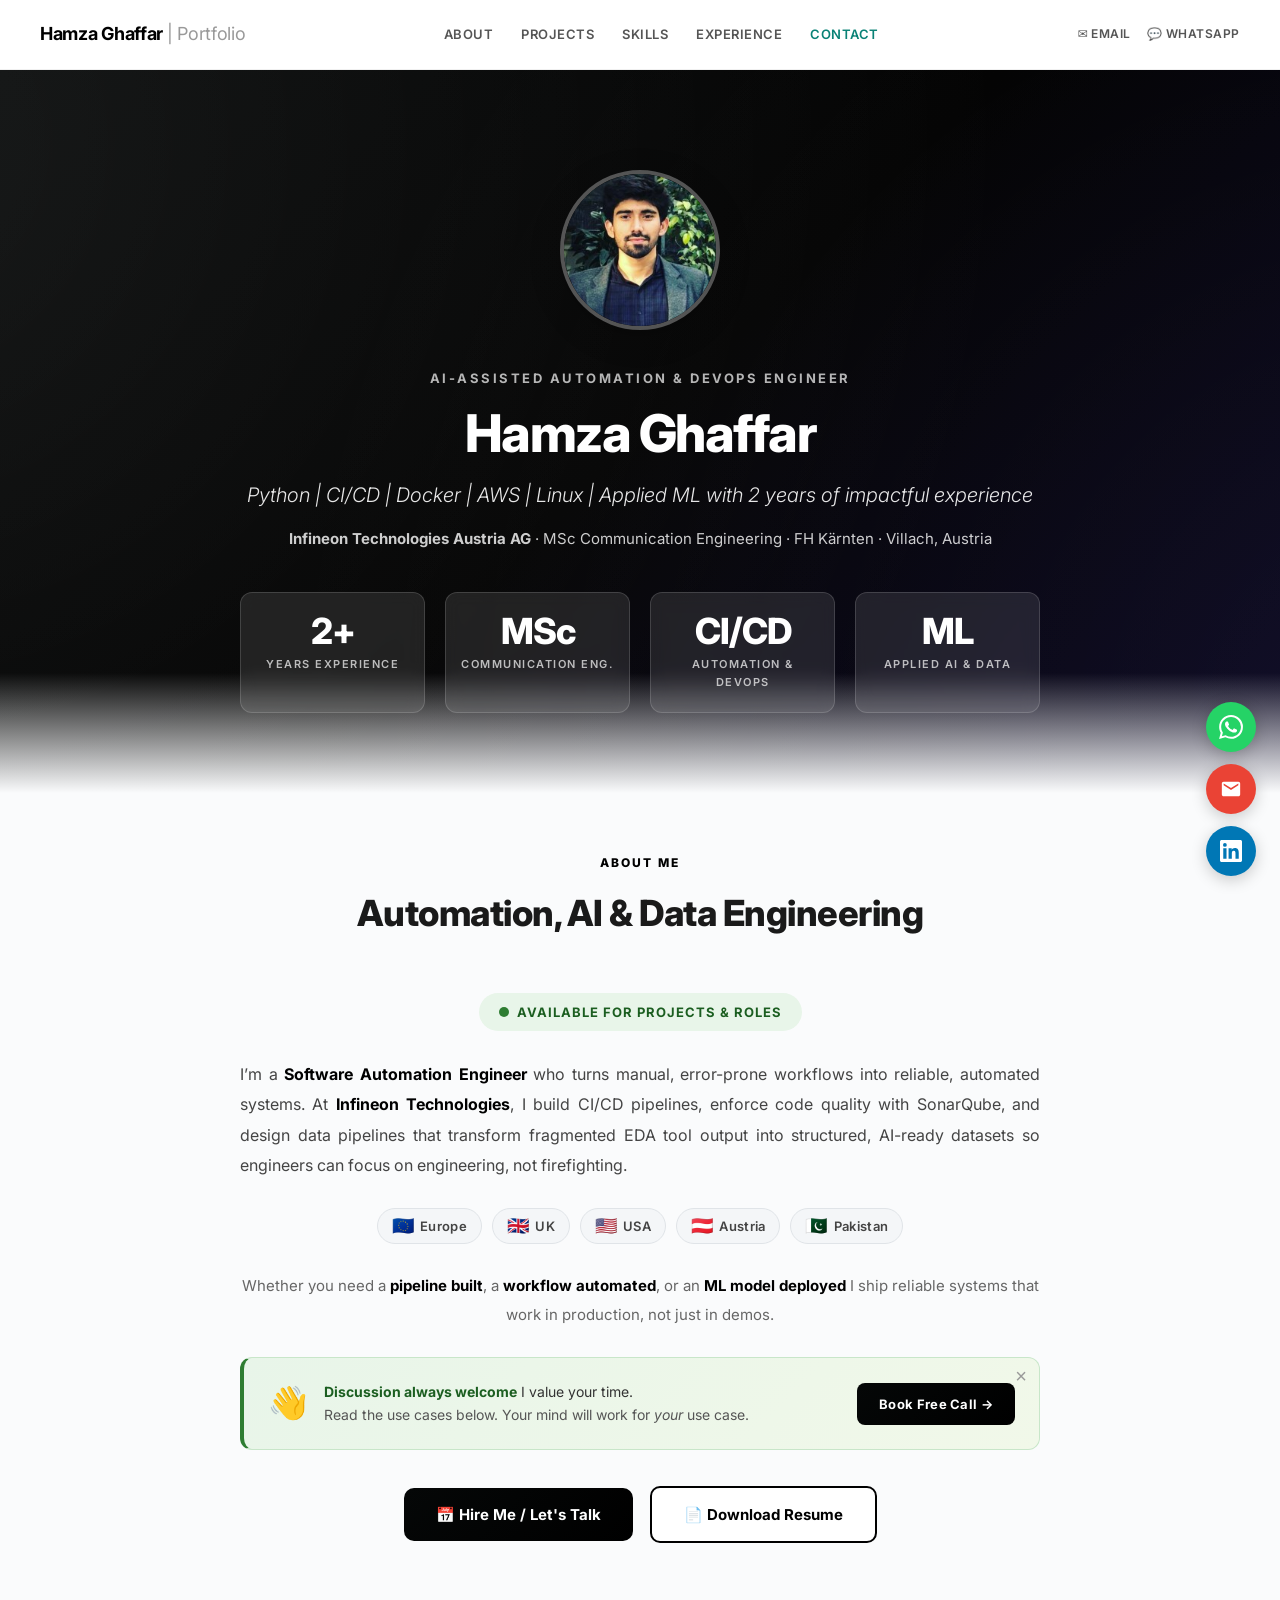
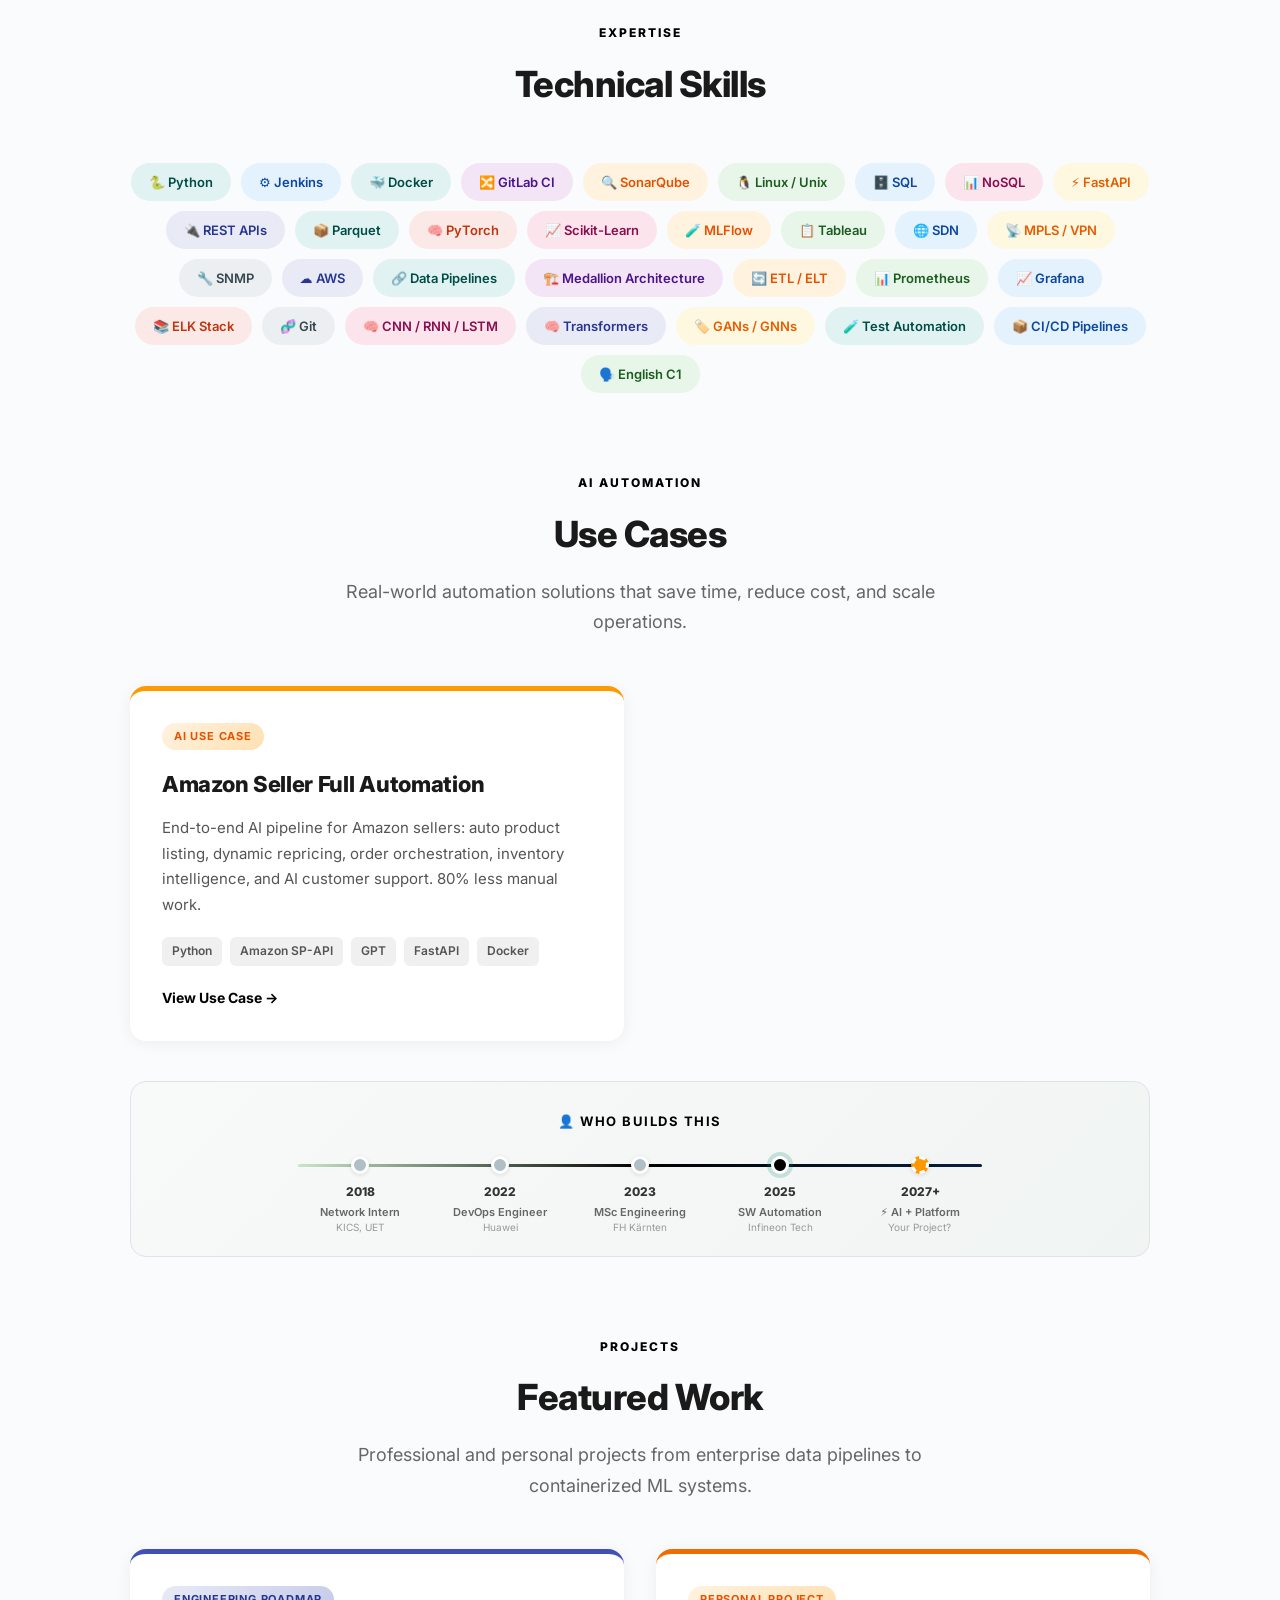
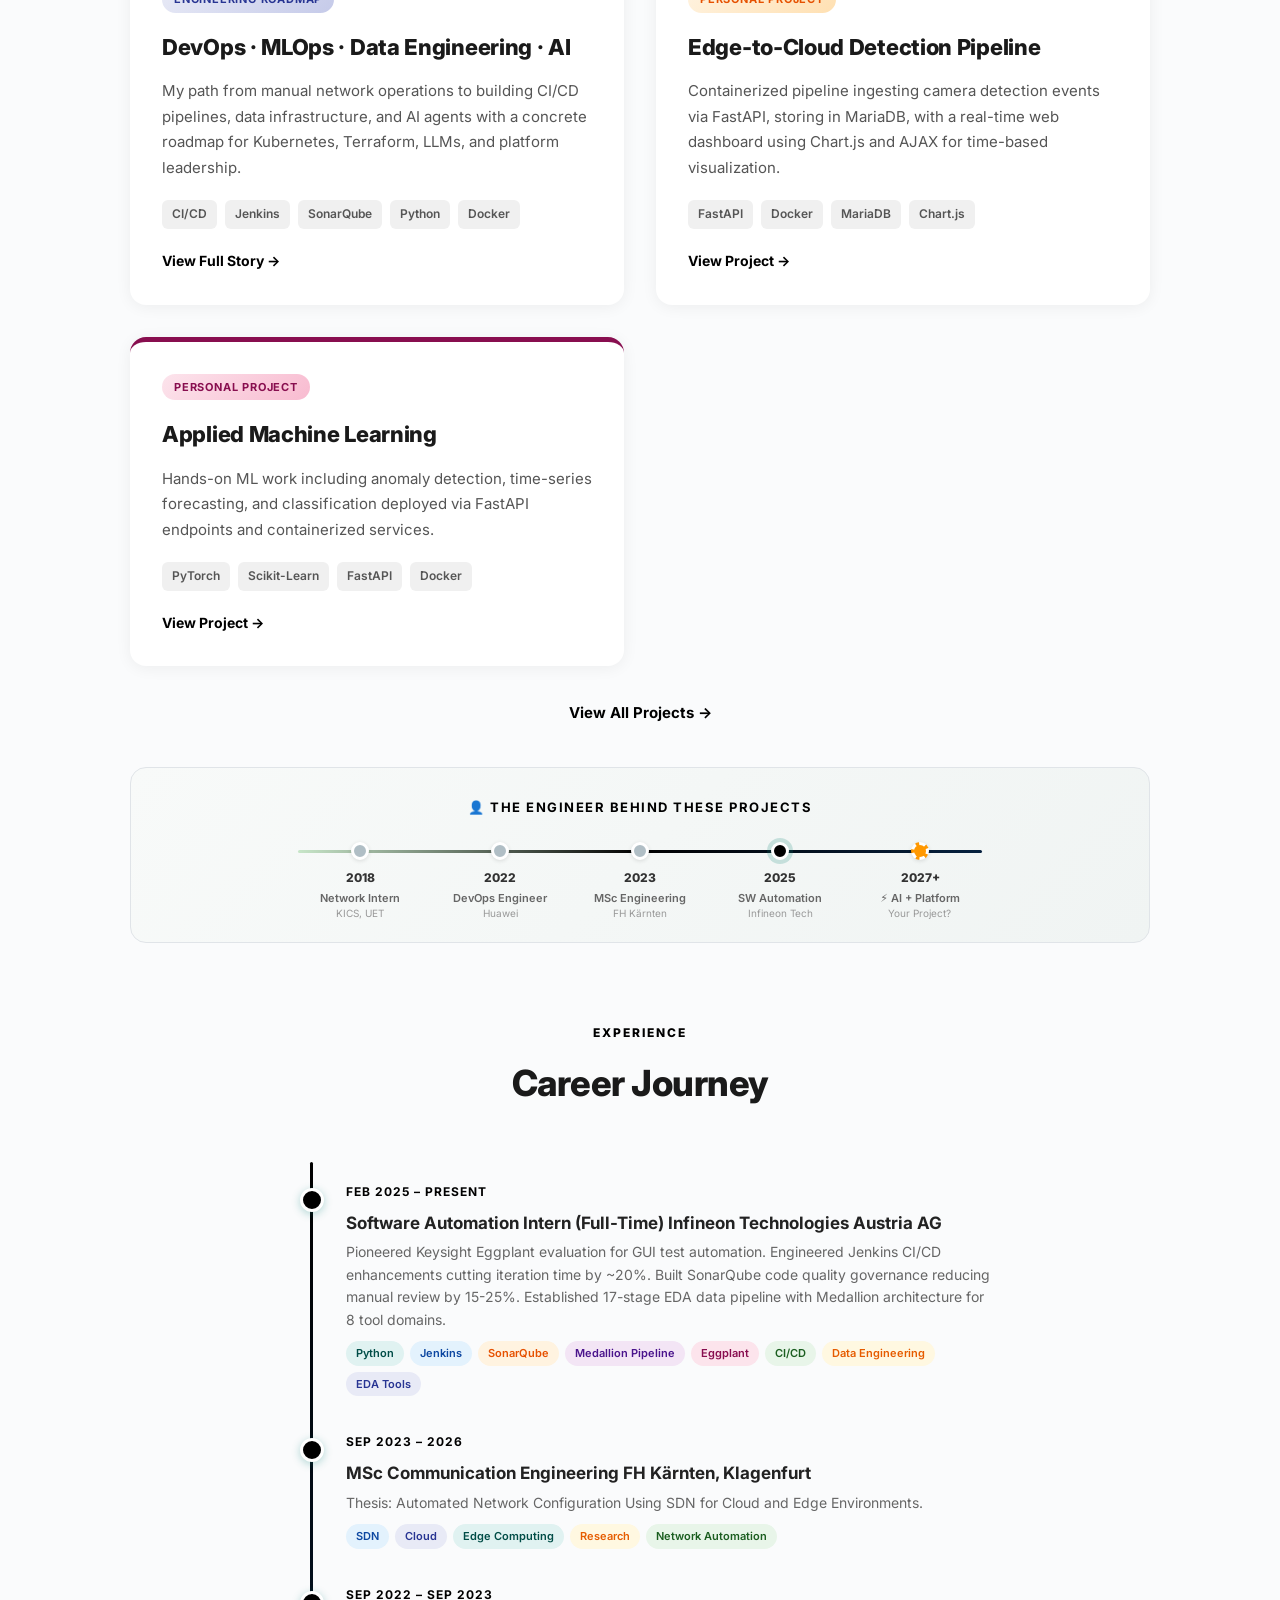
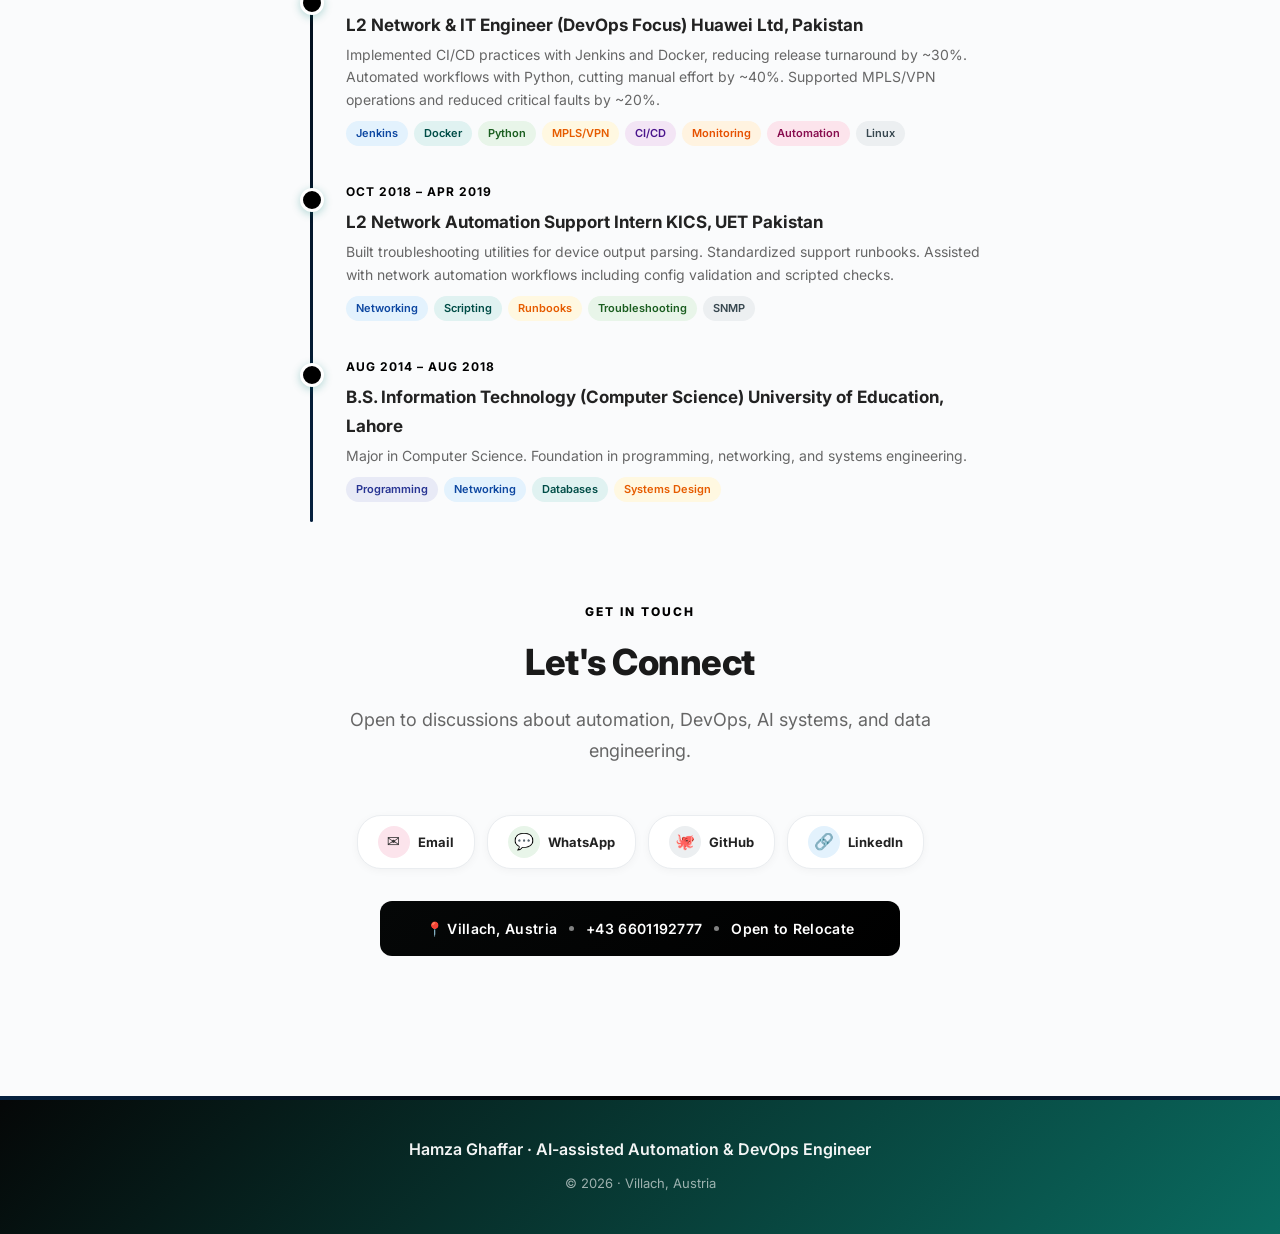
==== commit 59339c43: "fix: remove verbose vertical career timelines, fix broken emoji - Replace massive repeated career ti" ====
--- a/index.html
+++ b/index.html
@@ -137,7 +137,7 @@
             <span class="skill-pill sp-blue">📈 Grafana</span>
             <span class="skill-pill sp-red">📚 ELK Stack</span>
             <span class="skill-pill sp-grey">🧬 Git</span>
-            <span class="skill-pill sp-pink">� CNN / RNN / LSTM</span>
+            <span class="skill-pill sp-pink">🧠 CNN / RNN / LSTM</span>
             <span class="skill-pill sp-indigo">🧠 Transformers</span>
             <span class="skill-pill sp-amber">🏷️ GANs / GNNs</span>
             <span class="skill-pill sp-teal">🧪 Test Automation</span>
@@ -172,82 +172,34 @@
             </a>
         </div>
 
-        <!-- Vertical Career Timeline -->
-        <div class="vtl-wrapper">
-            <div class="vtl-title">👤 The Engineer Behind This Automation</div>
-            <div class="vtl">
-                <div class="vtl-item vtl-left" data-year="2014">
-                    <div class="vtl-badge vtl-edu">EDUCATION</div>
-                    <h4>B.S. Information Technology <span>University of Education, Lahore</span></h4>
-                    <div class="vtl-meta">Aug 2014 &ndash; Aug 2018 &middot; Multan, Pakistan</div>
-                    <ul>
-                        <li>Major in Computer Science</li>
-                        <li>Foundation in programming, databases, networking, and system design</li>
-                    </ul>
-                </div>
-                <div class="vtl-item vtl-right" data-year="2018">
-                    <div class="vtl-badge vtl-intern">INTERNSHIP</div>
-                    <h4>L2 Network Automation Support <span>KICS, UET Pakistan</span></h4>
-                    <div class="vtl-meta">Oct 2018 &ndash; Apr 2019 &middot; Lahore, Pakistan</div>
-                    <ul>
-                        <li>First hands-on exposure to network automation</li>
-                        <li>Developed troubleshooting utilities and runbook standardization</li>
-                        <li>Contributed to network automation workflows</li>
-                    </ul>
-                </div>
-                <div class="vtl-item vtl-left" data-year="2022">
-                    <div class="vtl-badge vtl-pro">PROFESSIONAL</div>
-                    <h4>L2 Network &amp; IT Engineer <span>Huawei Ltd, Pakistan</span></h4>
-                    <div class="vtl-meta">Sep 2022 &ndash; Sep 2023 &middot; Islamabad, Pakistan</div>
-                    <ul>
-                        <li>CI/CD with Jenkins &amp; Docker (~30% faster releases)</li>
-                        <li>Python automation scripts (~40% less manual effort)</li>
-                        <li>MPLS/VPN operations, root cause analysis</li>
-                        <li>Monitoring, runbooks (~20% fewer critical faults)</li>
-                    </ul>
-                </div>
-                <div class="vtl-item vtl-right" data-year="2023">
-                    <div class="vtl-badge vtl-edu">EDUCATION</div>
-                    <h4>M.Sc Communication Engineering <span>FH K&auml;rnten</span></h4>
-                    <div class="vtl-meta">Sep 2023 &ndash; 2026 &middot; Klagenfurt, Austria</div>
-                    <ul>
-                        <li>Thesis: Automated Network Configuration Using SDN for Cloud and Edge Environments</li>
-                        <li>Bridging networking, software engineering, and AI</li>
-                        <li>Moved from Pakistan to Austria for studies</li>
-                    </ul>
-                </div>
-                <div class="vtl-item vtl-left vtl-current" data-year="2025">
-                    <div class="vtl-badge vtl-now">● I AM HERE</div>
-                    <h4>Software Automation Intern <span>Infineon Technologies, Austria</span></h4>
-                    <div class="vtl-meta">Feb 2025 &ndash; Present &middot; Villach, Austria</div>
-                    <ul>
-                        <li>Keysight Eggplant evaluation for GUI test automation</li>
-                        <li>Jenkins CI/CD enhancement (~20% faster builds)</li>
-                        <li>SonarQube code quality governance (15-25% less manual review)</li>
-                        <li>17-stage EDA data pipeline, Medallion architecture</li>
-                    </ul>
-                </div>
-                <div class="vtl-item vtl-right vtl-future" data-year="2026">
-                    <div class="vtl-badge vtl-next">UPCOMING</div>
-                    <h4>MSc Thesis Completion &amp; Next Step</h4>
-                    <div class="vtl-meta">2026</div>
-                    <ul>
-                        <li>Complete MSc Communication Engineering thesis</li>
-                        <li>SDN-based network configuration for cloud/edge</li>
-                        <li>Transition to full-time engineering role</li>
-                        <li>Deepen ML deployment and data engineering skills</li>
-                    </ul>
-                </div>
-                <div class="vtl-item vtl-left vtl-future" data-year="2030">
-                    <div class="vtl-badge vtl-vision">VISION TARGET</div>
-                    <h4>Full-Stack AI &amp; Automation Engineer</h4>
-                    <div class="vtl-meta">2030</div>
-                    <ul>
-                        <li>Design and lead intelligent automation platforms</li>
-                        <li>End-to-end: data pipelines &rarr; ML models &rarr; production services</li>
-                        <li>Contribute to open-source DevOps/MLOps tooling</li>
-                        <li>Mentor the next generation of automation engineers</li>
-                    </ul>
+        <!-- Career Timeline Strip -->
+        <div class="career-strip">
+            <div class="career-strip-title">👤 Who Builds This</div>
+            <div class="career-strip-line">
+                <div class="career-node">
+                    <div class="career-node-dot"></div>
+                    <div class="career-node-year">2018</div>
+                    <div class="career-node-role">Network Intern<br><small>KICS, UET</small></div>
+                </div>
+                <div class="career-node">
+                    <div class="career-node-dot"></div>
+                    <div class="career-node-year">2022</div>
+                    <div class="career-node-role">DevOps Engineer<br><small>Huawei</small></div>
+                </div>
+                <div class="career-node">
+                    <div class="career-node-dot"></div>
+                    <div class="career-node-year">2023</div>
+                    <div class="career-node-role">MSc Engineering<br><small>FH Kärnten</small></div>
+                </div>
+                <div class="career-node active">
+                    <div class="career-node-dot current"></div>
+                    <div class="career-node-year">2025</div>
+                    <div class="career-node-role">SW Automation<br><small>Infineon Tech</small></div>
+                </div>
+                <div class="career-node future">
+                    <div class="career-node-dot"></div>
+                    <div class="career-node-year">2027+</div>
+                    <div class="career-node-role">⚡ AI + Platform<br><small>Your Project?</small></div>
                 </div>
             </div>
         </div>
@@ -316,82 +268,34 @@
             <a href="projects/" target="_blank" rel="noopener noreferrer" style="color: var(--teal-100); font-weight: 700; font-size: 15px; text-decoration: none;">View All Projects &rarr;</a>
         </div>
 
-        <!-- Vertical Career Timeline -->
-        <div class="vtl-wrapper">
-            <div class="vtl-title">👤 The Journey Behind These Projects</div>
-            <div class="vtl">
-                <div class="vtl-item vtl-left" data-year="2014">
-                    <div class="vtl-badge vtl-edu">EDUCATION</div>
-                    <h4>B.S. Information Technology <span>University of Education, Lahore</span></h4>
-                    <div class="vtl-meta">Aug 2014 &ndash; Aug 2018 &middot; Multan, Pakistan</div>
-                    <ul>
-                        <li>Major in Computer Science</li>
-                        <li>Foundation in programming, databases, networking, and system design</li>
-                    </ul>
-                </div>
-                <div class="vtl-item vtl-right" data-year="2018">
-                    <div class="vtl-badge vtl-intern">INTERNSHIP</div>
-                    <h4>L2 Network Automation Support <span>KICS, UET Pakistan</span></h4>
-                    <div class="vtl-meta">Oct 2018 &ndash; Apr 2019 &middot; Lahore, Pakistan</div>
-                    <ul>
-                        <li>First hands-on exposure to network automation</li>
-                        <li>Developed troubleshooting utilities and runbook standardization</li>
-                        <li>Contributed to network automation workflows</li>
-                    </ul>
-                </div>
-                <div class="vtl-item vtl-left" data-year="2022">
-                    <div class="vtl-badge vtl-pro">PROFESSIONAL</div>
-                    <h4>L2 Network &amp; IT Engineer <span>Huawei Ltd, Pakistan</span></h4>
-                    <div class="vtl-meta">Sep 2022 &ndash; Sep 2023 &middot; Islamabad, Pakistan</div>
-                    <ul>
-                        <li>CI/CD with Jenkins &amp; Docker (~30% faster releases)</li>
-                        <li>Python automation scripts (~40% less manual effort)</li>
-                        <li>MPLS/VPN operations, root cause analysis</li>
-                        <li>Monitoring, runbooks (~20% fewer critical faults)</li>
-                    </ul>
-                </div>
-                <div class="vtl-item vtl-right" data-year="2023">
-                    <div class="vtl-badge vtl-edu">EDUCATION</div>
-                    <h4>M.Sc Communication Engineering <span>FH K&auml;rnten</span></h4>
-                    <div class="vtl-meta">Sep 2023 &ndash; 2026 &middot; Klagenfurt, Austria</div>
-                    <ul>
-                        <li>Thesis: Automated Network Configuration Using SDN for Cloud and Edge Environments</li>
-                        <li>Bridging networking, software engineering, and AI</li>
-                        <li>Moved from Pakistan to Austria for studies</li>
-                    </ul>
-                </div>
-                <div class="vtl-item vtl-left vtl-current" data-year="2025">
-                    <div class="vtl-badge vtl-now">● I AM HERE</div>
-                    <h4>Software Automation Intern <span>Infineon Technologies, Austria</span></h4>
-                    <div class="vtl-meta">Feb 2025 &ndash; Present &middot; Villach, Austria</div>
-                    <ul>
-                        <li>Keysight Eggplant evaluation for GUI test automation</li>
-                        <li>Jenkins CI/CD enhancement (~20% faster builds)</li>
-                        <li>SonarQube code quality governance (15-25% less manual review)</li>
-                        <li>17-stage EDA data pipeline, Medallion architecture</li>
-                    </ul>
-                </div>
-                <div class="vtl-item vtl-right vtl-future" data-year="2026">
-                    <div class="vtl-badge vtl-next">UPCOMING</div>
-                    <h4>MSc Thesis Completion &amp; Next Step</h4>
-                    <div class="vtl-meta">2026</div>
-                    <ul>
-                        <li>Complete MSc Communication Engineering thesis</li>
-                        <li>SDN-based network configuration for cloud/edge</li>
-                        <li>Transition to full-time engineering role</li>
-                        <li>Deepen ML deployment and data engineering skills</li>
-                    </ul>
-                </div>
-                <div class="vtl-item vtl-left vtl-future" data-year="2030">
-                    <div class="vtl-badge vtl-vision">VISION TARGET</div>
-                    <h4>Full-Stack AI &amp; Automation Engineer</h4>
-                    <div class="vtl-meta">2030</div>
-                    <ul>
-                        <li>Design and lead intelligent automation platforms</li>
-                        <li>End-to-end: data pipelines &rarr; ML models &rarr; production services</li>
-                        <li>Contribute to open-source DevOps/MLOps tooling</li>
-                        <li>Mentor the next generation of automation engineers</li>
-                    </ul>
+        <!-- Career Timeline Strip -->
+        <div class="career-strip">
+            <div class="career-strip-title">👤 The Engineer Behind These Projects</div>
+            <div class="career-strip-line">
+                <div class="career-node">
+                    <div class="career-node-dot"></div>
+                    <div class="career-node-year">2018</div>
+                    <div class="career-node-role">Network Intern<br><small>KICS, UET</small></div>
+                </div>
+                <div class="career-node">
+                    <div class="career-node-dot"></div>
+                    <div class="career-node-year">2022</div>
+                    <div class="career-node-role">DevOps Engineer<br><small>Huawei</small></div>
+                </div>
+                <div class="career-node">
+                    <div class="career-node-dot"></div>
+                    <div class="career-node-year">2023</div>
+                    <div class="career-node-role">MSc Engineering<br><small>FH Kärnten</small></div>
+                </div>
+                <div class="career-node active">
+                    <div class="career-node-dot current"></div>
+                    <div class="career-node-year">2025</div>
+                    <div class="career-node-role">SW Automation<br><small>Infineon Tech</small></div>
+                </div>
+                <div class="career-node future">
+                    <div class="career-node-dot"></div>
+                    <div class="career-node-year">2027+</div>
+                    <div class="career-node-role">⚡ AI + Platform<br><small>Your Project?</small></div>
                 </div>
             </div>
         </div>
--- a/assets/css/style.css
+++ b/assets/css/style.css
@@ -564,141 +564,6 @@
     .career-node-year { font-size: 10px; }
     .career-node-role { font-size: 9px; }
     .career-node-dot { width: 14px; height: 14px; }
-}
-
-/* ── Vertical Career Timeline ── */
-.vtl-wrapper {
-    margin: 48px 0 0; padding: 40px 24px 32px;
-    background: linear-gradient(135deg, #f8faf9, #f0f4f3);
-    border-radius: 20px; border: 1px solid #e0e4e8;
-}
-.vtl-title {
-    text-align: center; font-size: 14px; font-weight: 800;
-    text-transform: uppercase; letter-spacing: 2px;
-    color: var(--teal-100); margin-bottom: 40px;
-}
-.vtl {
-    position: relative; max-width: 800px; margin: 0 auto;
-    padding: 0 20px;
-}
-.vtl::before {
-    content: ''; position: absolute; left: 50%; top: 0; bottom: 0;
-    width: 3px; background: linear-gradient(to bottom, #c8e6c9, var(--teal-100), var(--teal-40), #ff9800);
-    transform: translateX(-50%); border-radius: 2px;
-}
-
-/* Timeline item */
-.vtl-item {
-    position: relative; width: 45%; margin-bottom: 40px;
-    background: #fff; border-radius: 14px;
-    padding: 24px; box-shadow: 0 2px 12px rgba(0,0,0,0.06);
-    border: 1px solid #eaedf0;
-    opacity: 0; transform: translateY(30px);
-    transition: opacity 0.6s ease, transform 0.6s ease;
-}
-.vtl-item.visible {
-    opacity: 1; transform: translateY(0);
-}
-.vtl-left { margin-left: 0; margin-right: auto; }
-.vtl-right { margin-left: auto; margin-right: 0; }
-
-/* Year circle on the center line */
-.vtl-item::before {
-    content: attr(data-year);
-    position: absolute; top: 24px;
-    width: 52px; height: 52px; border-radius: 50%;
-    background: var(--teal-100); color: #fff;
-    font-size: 12px; font-weight: 800;
-    display: flex; align-items: center; justify-content: center;
-    box-shadow: 0 2px 8px rgba(10,130,118,0.3);
-    z-index: 2;
-}
-.vtl-left::before { right: -76px; }
-.vtl-right::before { left: -76px; }
-
-/* Connector line from card to center */
-.vtl-item::after {
-    content: ''; position: absolute; top: 40px;
-    width: 24px; height: 3px;
-    background: var(--teal-100); opacity: 0.3;
-}
-.vtl-left::after { right: -24px; }
-.vtl-right::after { left: -24px; }
-
-/* Badge */
-.vtl-badge {
-    display: inline-block; font-size: 10px; font-weight: 800;
-    padding: 4px 12px; border-radius: 20px;
-    text-transform: uppercase; letter-spacing: 1.2px;
-    margin-bottom: 10px;
-}
-.vtl-edu { background: #e3f2fd; color: #0d47a1; }
-.vtl-intern { background: #fff3e0; color: #e65100; }
-.vtl-pro { background: #e8f5e9; color: #1b5e20; }
-.vtl-now { background: #1b5e20; color: #fff; animation: pulse 2s infinite; }
-.vtl-next { background: #fff8e1; color: #f57f17; }
-.vtl-vision { background: linear-gradient(135deg, #e8eaf6, #c5cae9); color: #283593; }
-
-.vtl-item h4 {
-    font-size: 16px; font-weight: 800; color: #1a1a1a;
-    margin-bottom: 4px; line-height: 1.4;
-}
-.vtl-item h4 span {
-    display: block; font-size: 13px; font-weight: 600;
-    color: var(--teal-100); margin-top: 2px;
-}
-.vtl-meta {
-    font-size: 12px; color: #888; font-weight: 600;
-    margin-bottom: 10px;
-}
-.vtl-item ul {
-    list-style: none; padding: 0; margin: 0;
-}
-.vtl-item ul li {
-    font-size: 13px; color: #555; line-height: 1.6;
-    padding-left: 18px; position: relative; margin-bottom: 4px;
-}
-.vtl-item ul li::before {
-    content: ''; position: absolute; left: 0; top: 8px;
-    width: 6px; height: 6px; border-radius: 50%;
-    background: var(--teal-100); opacity: 0.5;
-}
-
-/* Current highlight */
-.vtl-current {
-    border-left: 4px solid #1b5e20;
-    box-shadow: 0 4px 20px rgba(27,94,32,0.12);
-}
-
-/* Future items */
-.vtl-future {
-    border-style: dashed; border-color: #bbb;
-    background: #fafafa; opacity: 0.85;
-}
-.vtl-future::before {
-    background: #ff9800;
-    box-shadow: 0 2px 8px rgba(255,152,0,0.3);
-}
-
-/* Mobile: single column */
-@media (max-width: 768px) {
-    .vtl::before { left: 20px; }
-    .vtl-item {
-        width: calc(100% - 60px); margin-left: 50px !important;
-        margin-right: 0 !important;
-    }
-    .vtl-left::before, .vtl-right::before {
-        left: -44px !important; right: auto !important;
-        width: 40px; height: 40px; font-size: 10px;
-    }
-    .vtl-left::after, .vtl-right::after {
-        left: -12px !important; right: auto !important;
-        width: 12px;
-    }
-    .vtl-item h4 { font-size: 14px; }
-    .vtl-item h4 span { font-size: 12px; }
-    .vtl-item ul li { font-size: 12px; }
-    .vtl-wrapper { padding: 24px 12px 20px; }
 }
 
 /* ── Automation CTA Banner ── */
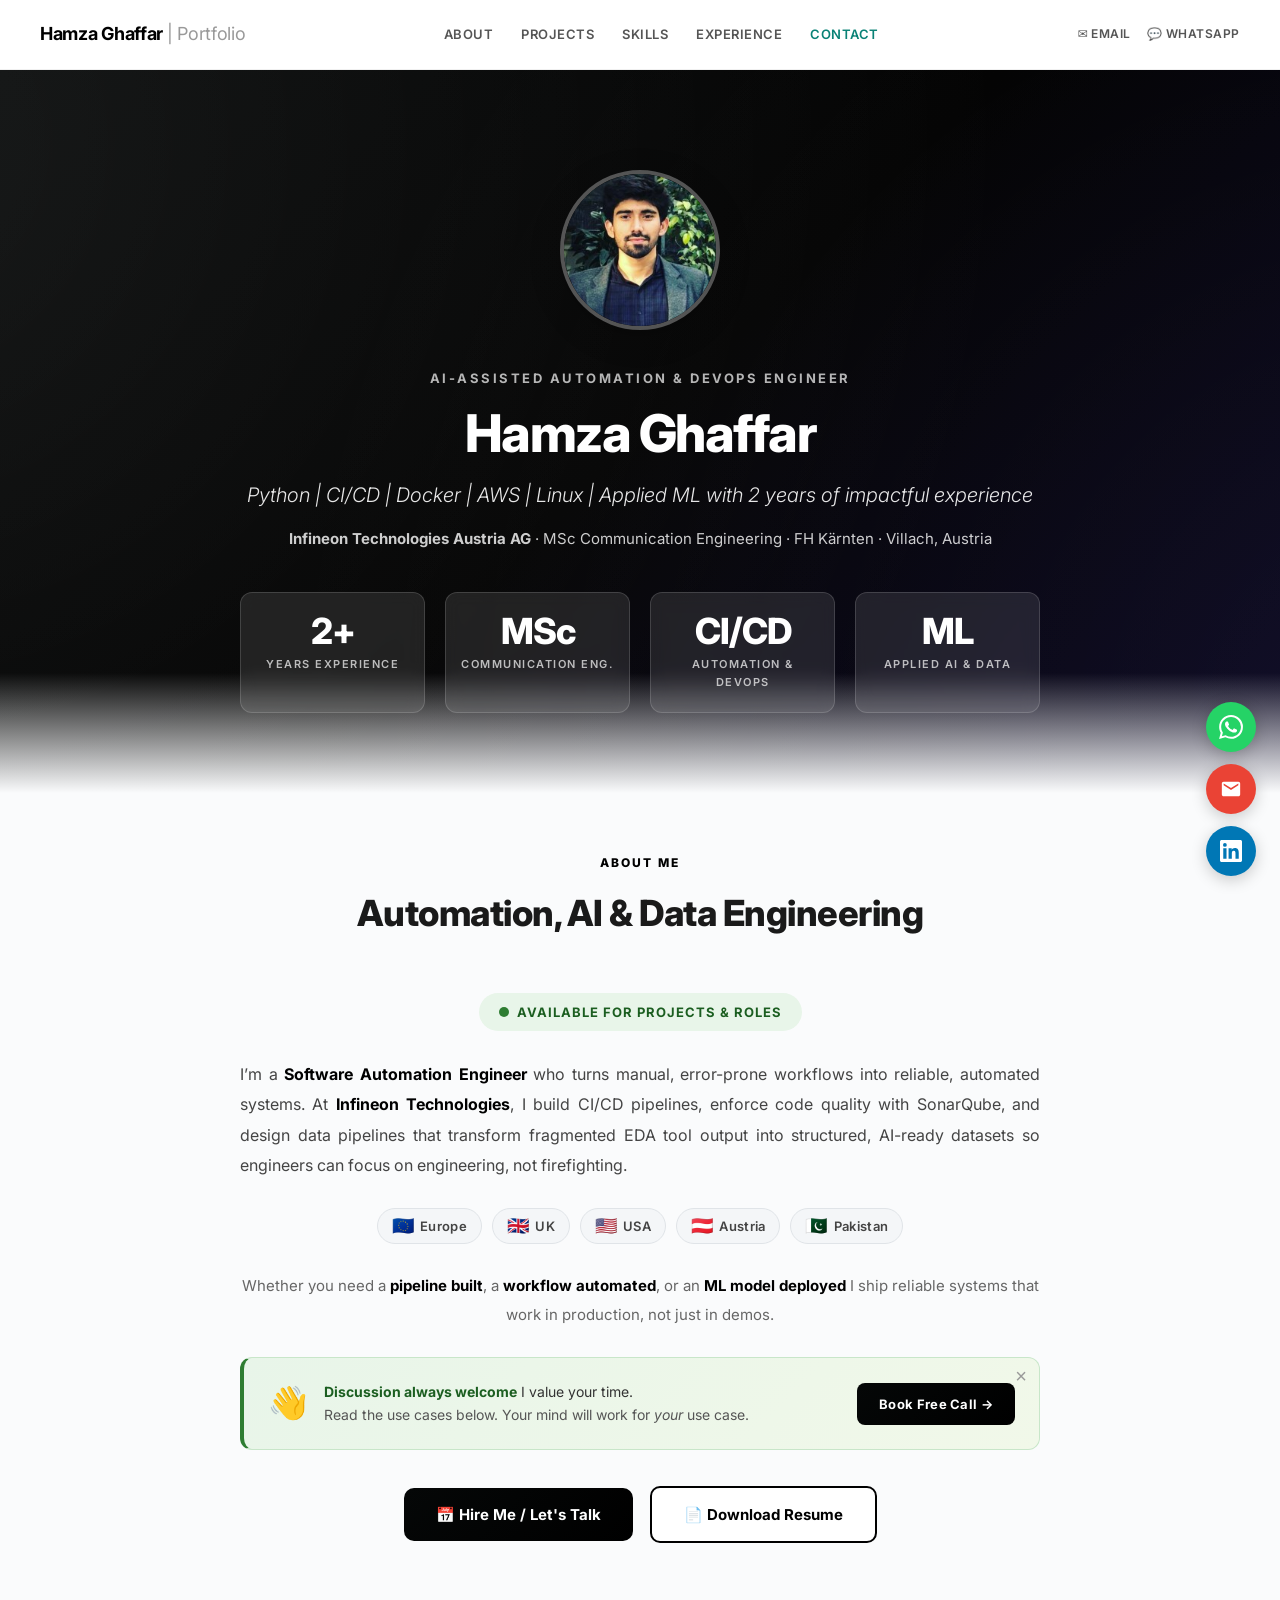
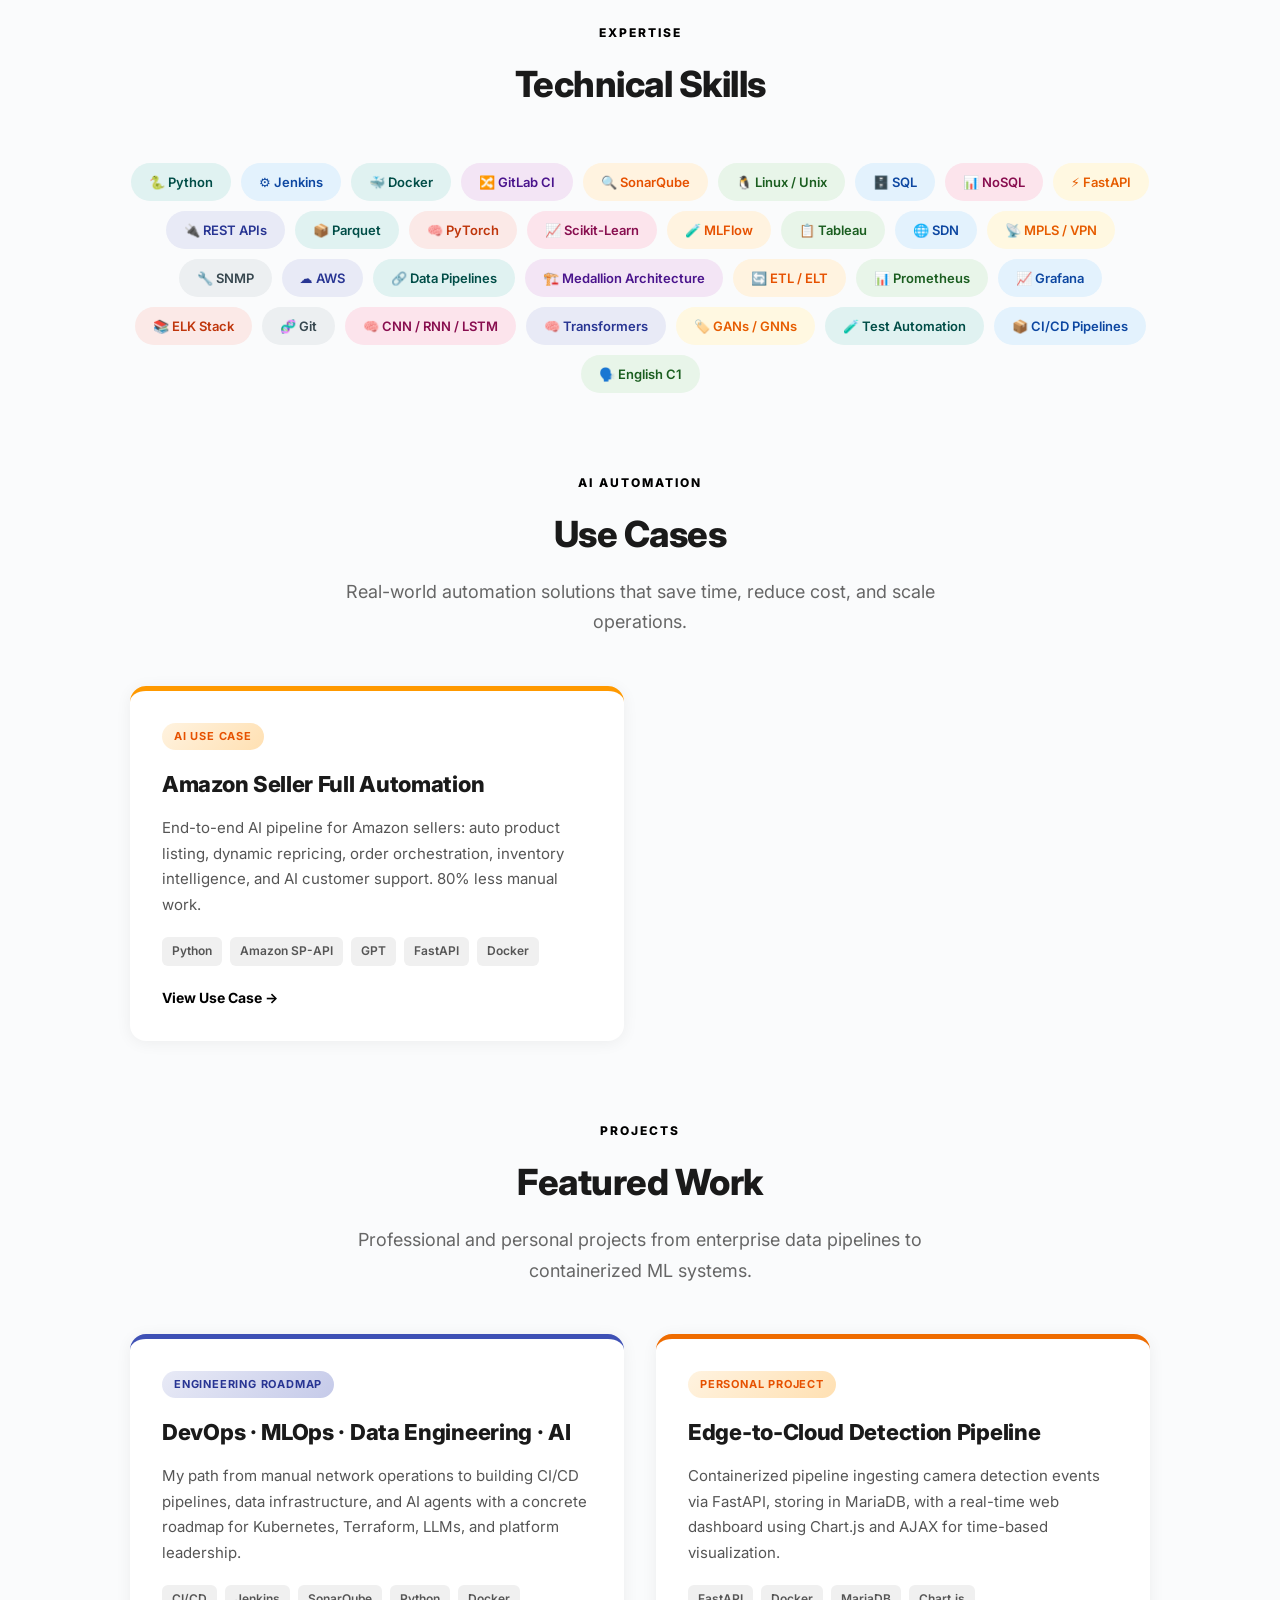
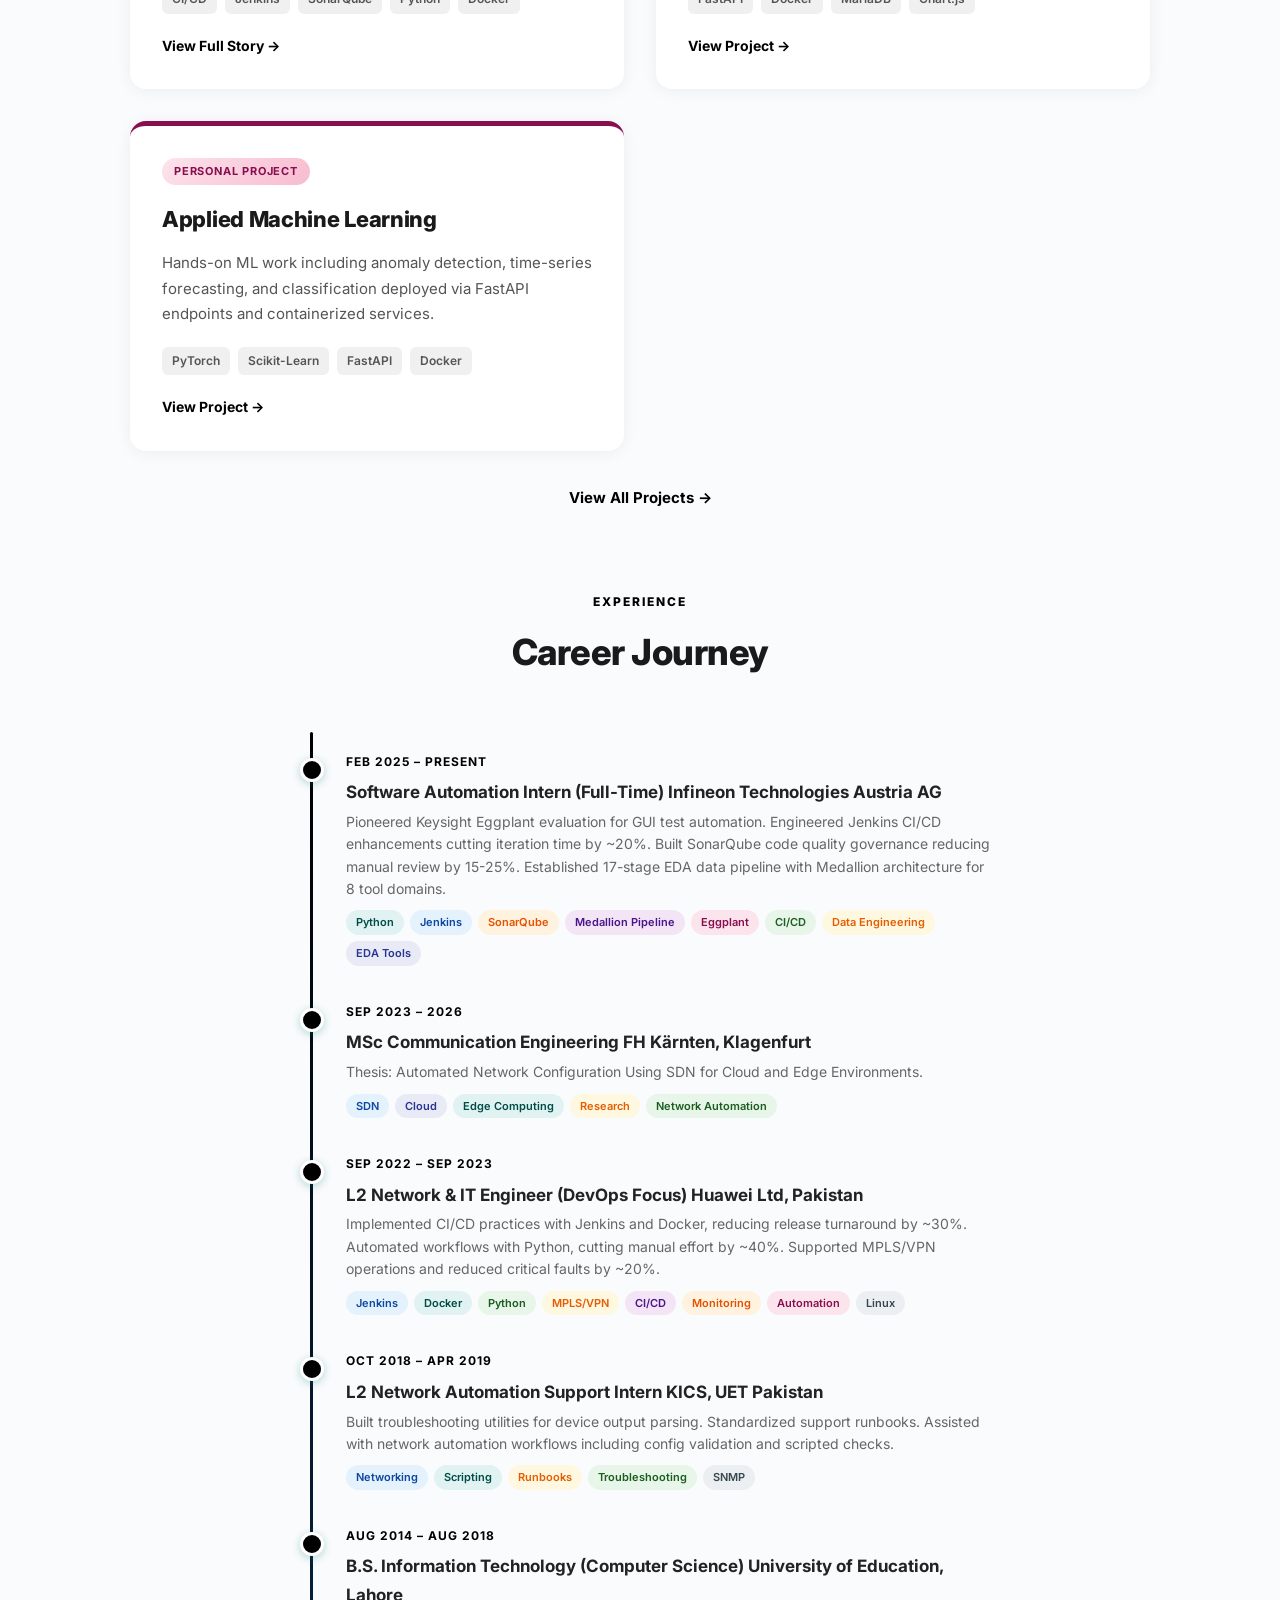
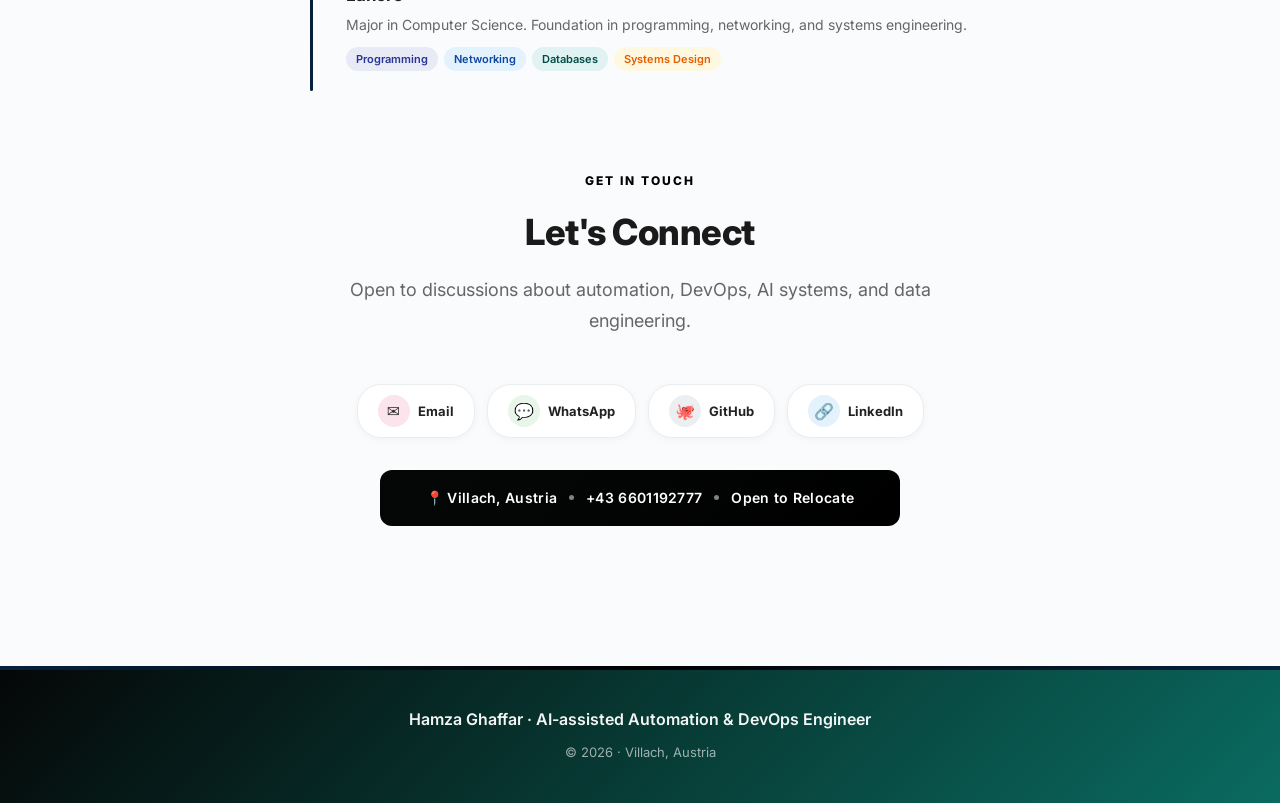
==== commit 8b448237: "Remove career timeline strips from Use Cases and Projects sections" ====
--- a/index.html
+++ b/index.html
@@ -171,38 +171,6 @@
                 </div>
             </a>
         </div>
-
-        <!-- Career Timeline Strip -->
-        <div class="career-strip">
-            <div class="career-strip-title">👤 Who Builds This</div>
-            <div class="career-strip-line">
-                <div class="career-node">
-                    <div class="career-node-dot"></div>
-                    <div class="career-node-year">2018</div>
-                    <div class="career-node-role">Network Intern<br><small>KICS, UET</small></div>
-                </div>
-                <div class="career-node">
-                    <div class="career-node-dot"></div>
-                    <div class="career-node-year">2022</div>
-                    <div class="career-node-role">DevOps Engineer<br><small>Huawei</small></div>
-                </div>
-                <div class="career-node">
-                    <div class="career-node-dot"></div>
-                    <div class="career-node-year">2023</div>
-                    <div class="career-node-role">MSc Engineering<br><small>FH Kärnten</small></div>
-                </div>
-                <div class="career-node active">
-                    <div class="career-node-dot current"></div>
-                    <div class="career-node-year">2025</div>
-                    <div class="career-node-role">SW Automation<br><small>Infineon Tech</small></div>
-                </div>
-                <div class="career-node future">
-                    <div class="career-node-dot"></div>
-                    <div class="career-node-year">2027+</div>
-                    <div class="career-node-role">⚡ AI + Platform<br><small>Your Project?</small></div>
-                </div>
-            </div>
-        </div>
     </section>
 
     <!-- ══════════ PROJECTS ══════════ -->
@@ -267,38 +235,6 @@
         <div style="text-align: center; margin-top: 32px;">
             <a href="projects/" target="_blank" rel="noopener noreferrer" style="color: var(--teal-100); font-weight: 700; font-size: 15px; text-decoration: none;">View All Projects &rarr;</a>
         </div>
-
-        <!-- Career Timeline Strip -->
-        <div class="career-strip">
-            <div class="career-strip-title">👤 The Engineer Behind These Projects</div>
-            <div class="career-strip-line">
-                <div class="career-node">
-                    <div class="career-node-dot"></div>
-                    <div class="career-node-year">2018</div>
-                    <div class="career-node-role">Network Intern<br><small>KICS, UET</small></div>
-                </div>
-                <div class="career-node">
-                    <div class="career-node-dot"></div>
-                    <div class="career-node-year">2022</div>
-                    <div class="career-node-role">DevOps Engineer<br><small>Huawei</small></div>
-                </div>
-                <div class="career-node">
-                    <div class="career-node-dot"></div>
-                    <div class="career-node-year">2023</div>
-                    <div class="career-node-role">MSc Engineering<br><small>FH Kärnten</small></div>
-                </div>
-                <div class="career-node active">
-                    <div class="career-node-dot current"></div>
-                    <div class="career-node-year">2025</div>
-                    <div class="career-node-role">SW Automation<br><small>Infineon Tech</small></div>
-                </div>
-                <div class="career-node future">
-                    <div class="career-node-dot"></div>
-                    <div class="career-node-year">2027+</div>
-                    <div class="career-node-role">⚡ AI + Platform<br><small>Your Project?</small></div>
-                </div>
-            </div>
-        </div>
     </section>
 
     <!-- ══════════ EXPERIENCE ══════════ -->
--- a/assets/css/style.css
+++ b/assets/css/style.css
@@ -505,66 +505,6 @@
 }
 .footer-tagline { font-size: 16px; font-weight: 600; margin-bottom: 8px; opacity: 0.95; }
 .footer-meta { opacity: 0.6; font-size: 13px; }
-
-/* ── Career Timeline Strip ── */
-.career-strip {
-    margin: 40px 0 0; padding: 28px 24px 20px;
-    background: linear-gradient(135deg, #f8faf9, #f0f4f3);
-    border-radius: 16px; border: 1px solid #e0e4e8;
-}
-.career-strip-title {
-    text-align: center; font-size: 13px; font-weight: 700;
-    text-transform: uppercase; letter-spacing: 1.5px;
-    color: var(--teal-100); margin-bottom: 24px;
-}
-.career-strip-line {
-    display: flex; justify-content: space-between; align-items: flex-start;
-    position: relative; max-width: 700px; margin: 0 auto;
-}
-.career-strip-line::before {
-    content: ''; position: absolute; top: 8px; left: 8px; right: 8px;
-    height: 3px; background: linear-gradient(to right, #c8e6c9, var(--teal-100), var(--teal-40));
-    border-radius: 2px; z-index: 0;
-}
-.career-node {
-    display: flex; flex-direction: column; align-items: center;
-    position: relative; z-index: 1; flex: 1;
-}
-.career-node-dot {
-    width: 18px; height: 18px; border-radius: 50%;
-    background: #b0bec5; border: 3px solid #fff;
-    box-shadow: 0 1px 4px rgba(0,0,0,0.12);
-    margin-bottom: 8px; transition: transform 0.3s ease;
-}
-.career-node.active .career-node-dot,
-.career-node-dot.current {
-    background: var(--teal-100);
-    box-shadow: 0 0 0 4px rgba(10,130,118,0.2);
-    animation: pulse 2s infinite;
-}
-.career-node.future .career-node-dot {
-    background: #ff9800;
-    border-style: dashed;
-}
-.career-node-year {
-    font-size: 12px; font-weight: 800; color: #333;
-    margin-bottom: 2px;
-}
-.career-node-role {
-    font-size: 11px; font-weight: 600; color: #666;
-    text-align: center; line-height: 1.4;
-}
-.career-node-role small {
-    font-weight: 400; color: #999; font-size: 10px;
-}
-.career-node:hover .career-node-dot { transform: scale(1.2); }
-
-@media (max-width: 768px) {
-    .career-strip-line { gap: 4px; }
-    .career-node-year { font-size: 10px; }
-    .career-node-role { font-size: 9px; }
-    .career-node-dot { width: 14px; height: 14px; }
-}
 
 /* ── Automation CTA Banner ── */
 .auto-cta-banner {
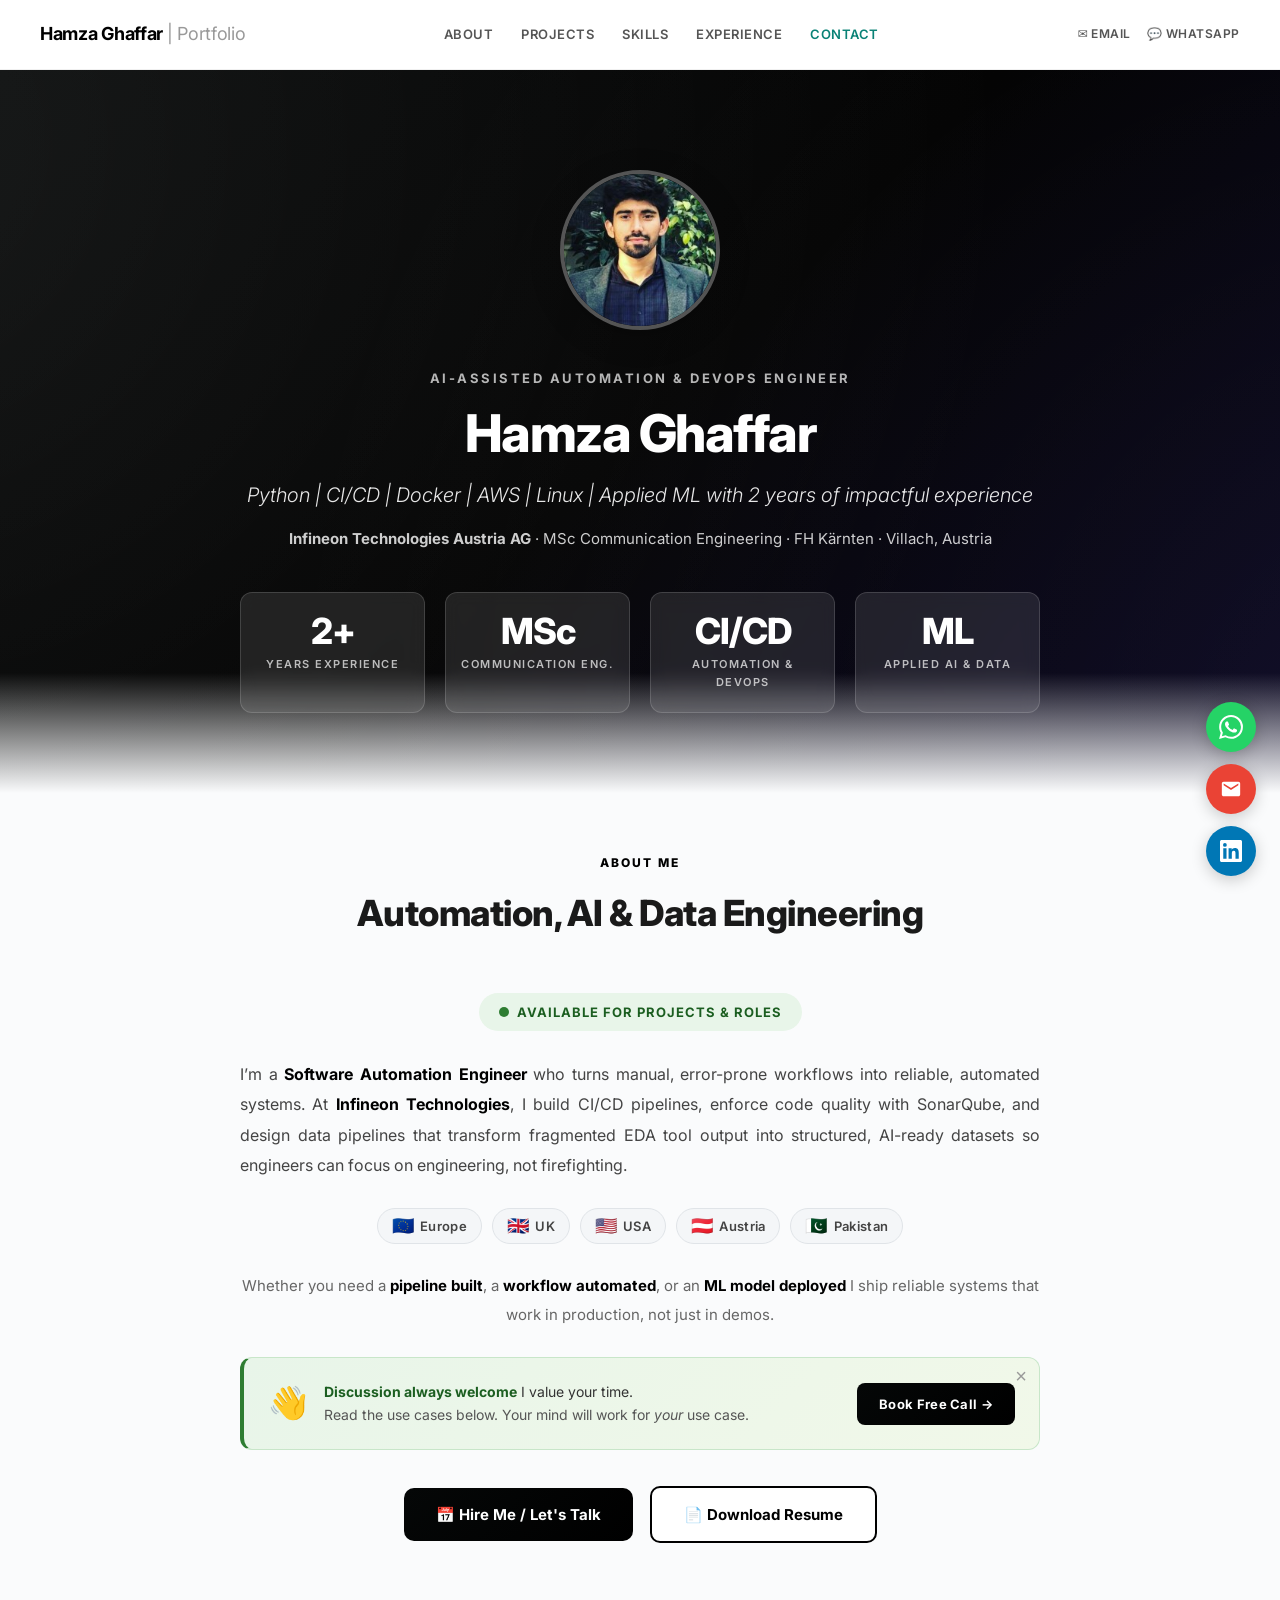
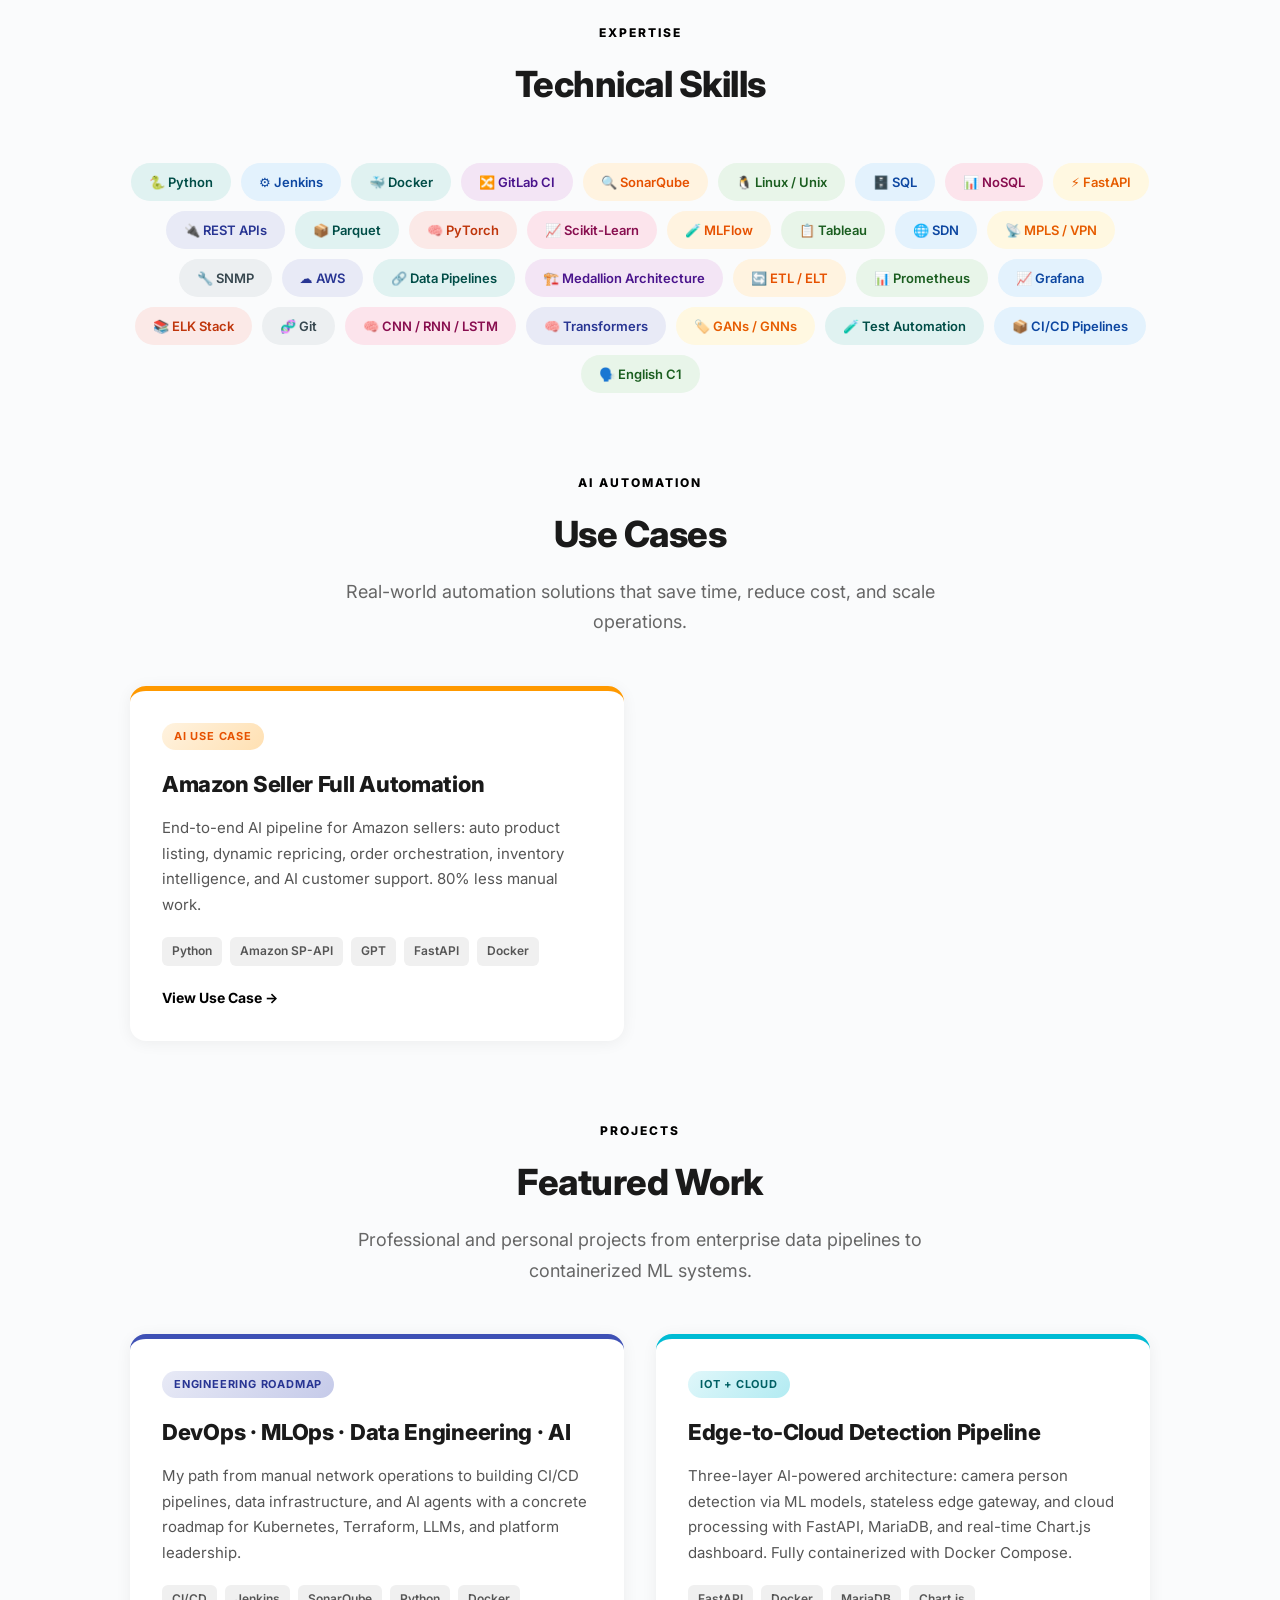
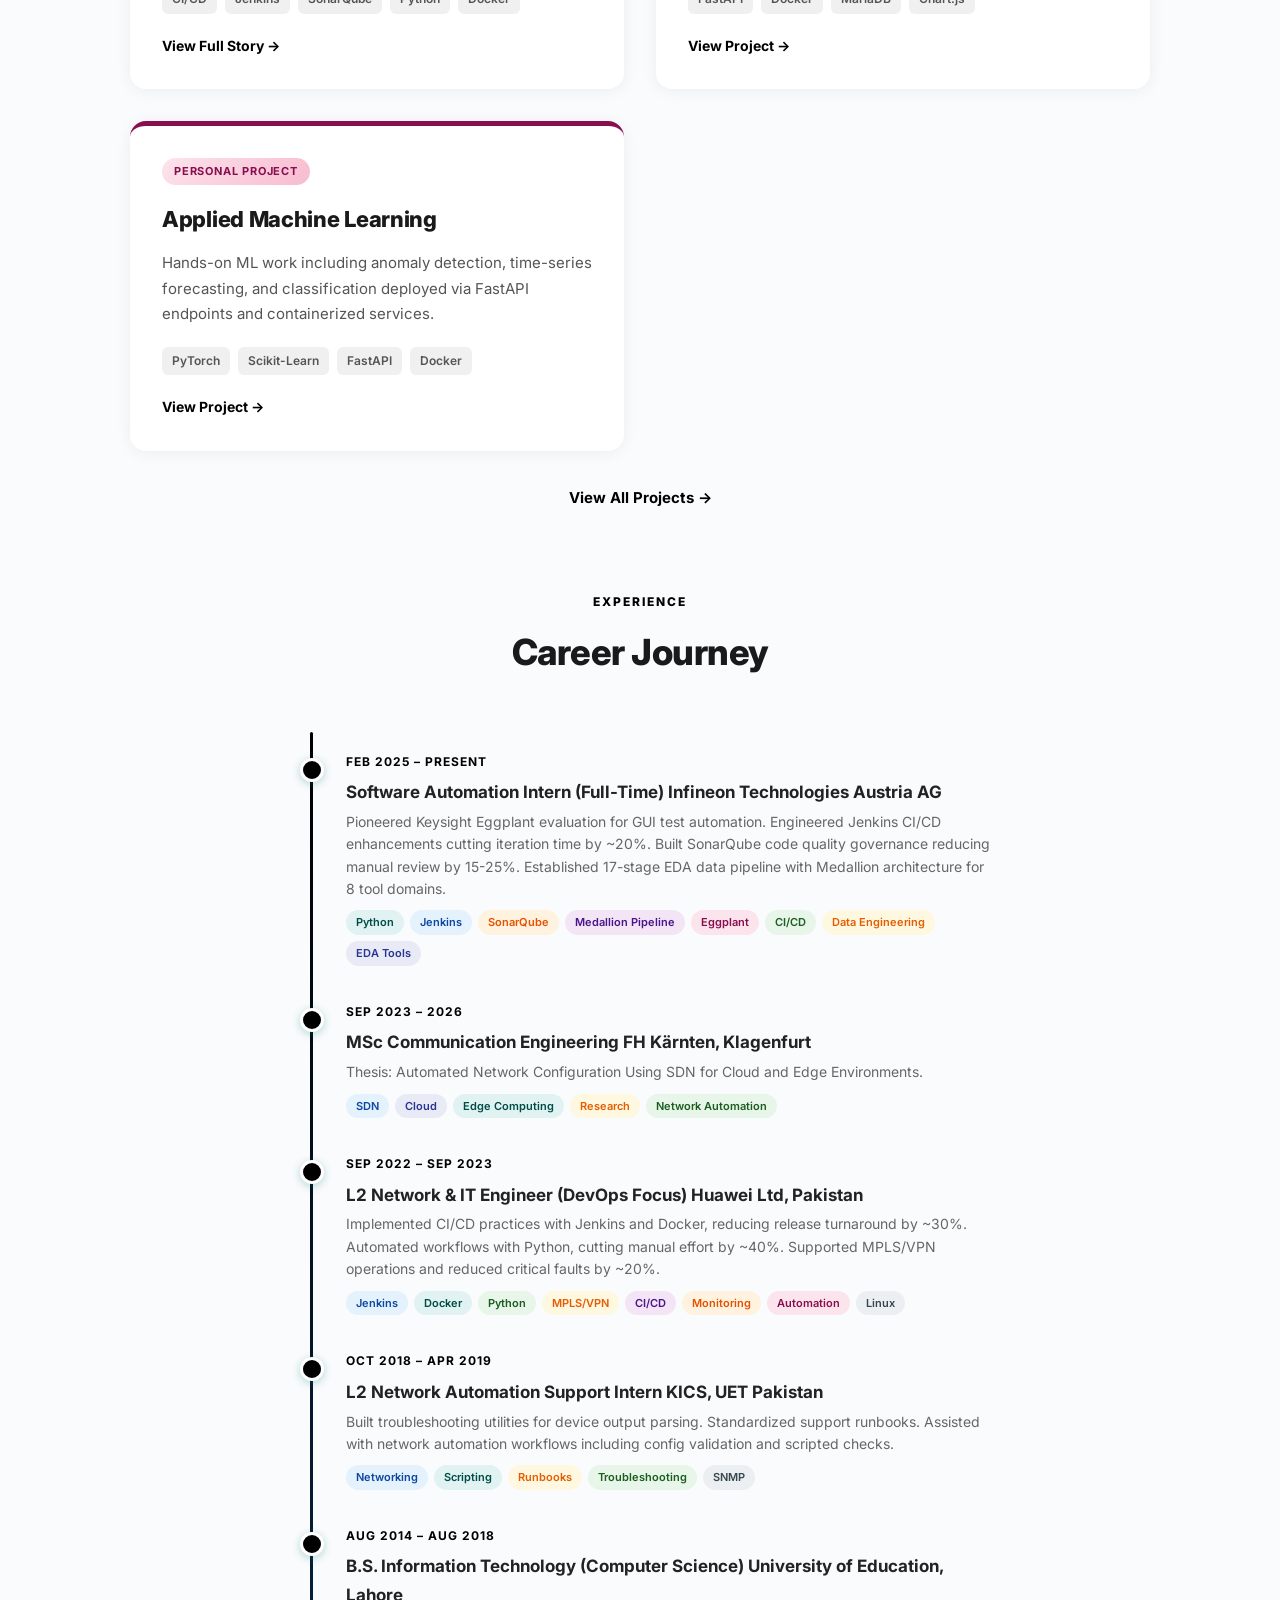
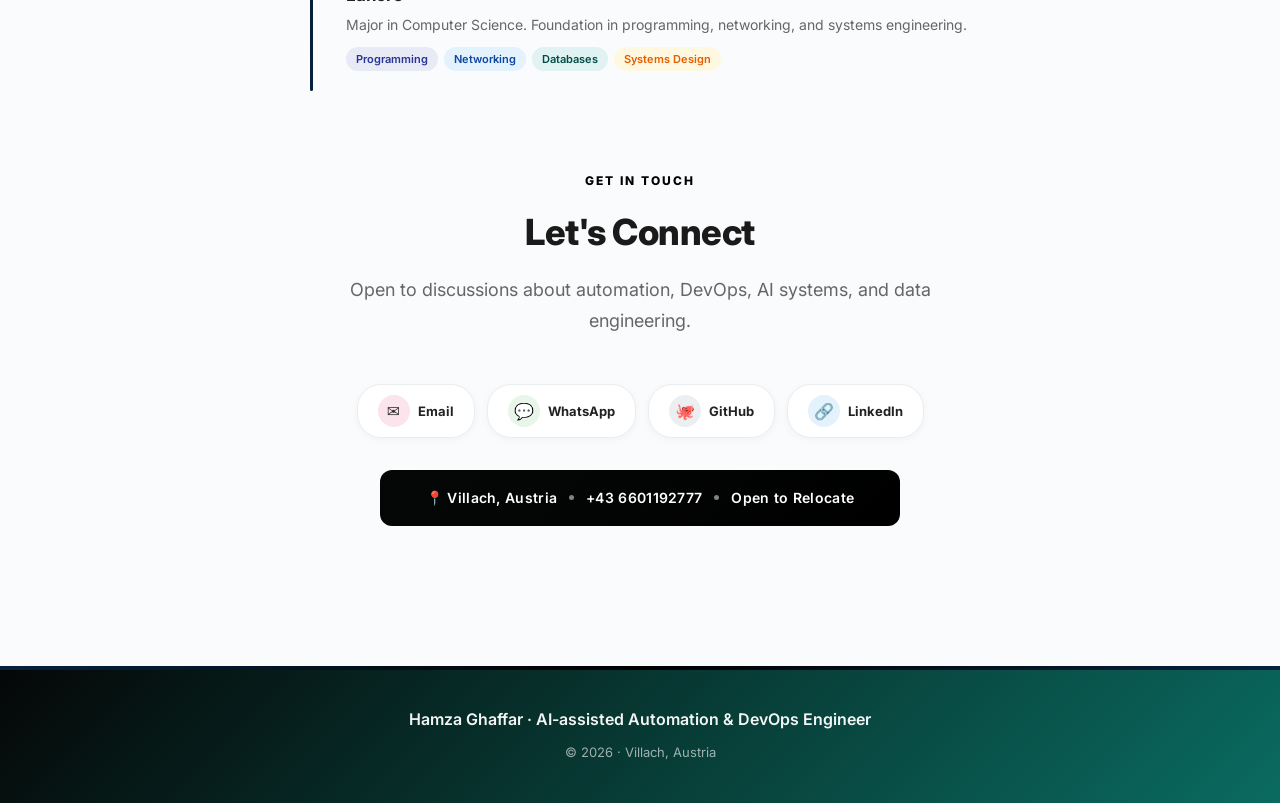
==== commit 58d2d8f7: "Redesign Edge-to-Cloud page: animated pipeline, live simulator, API docs, Docker arch, screenshots, " ====
--- a/index.html
+++ b/index.html
@@ -200,11 +200,11 @@
             </a>
 
             <!-- Edge-to-Cloud Pipeline -->
-            <a href="projects/edge-to-cloud-pipeline.html" target="_blank" rel="noopener noreferrer" class="project-card" style="border-top-color: #ef6c00;">
+            <a href="projects/edge-to-cloud-pipeline.html" target="_blank" rel="noopener noreferrer" class="project-card" style="border-top-color: #00bcd4;">
                 <div class="project-card-body">
-                    <span class="project-status" style="background: linear-gradient(135deg, #fff3e0, #ffe0b2); color: #e65100;">Personal Project</span>
+                    <span class="project-status" style="background: linear-gradient(135deg, #e0f7fa, #b2ebf2); color: #006064;">IoT + Cloud</span>
                     <h3>Edge-to-Cloud Detection Pipeline</h3>
-                    <p>Containerized pipeline ingesting camera detection events via FastAPI, storing in MariaDB, with a real-time web dashboard using Chart.js and AJAX for time-based visualization.</p>
+                    <p>Three-layer AI-powered architecture: camera person detection via ML models, stateless edge gateway, and cloud processing with FastAPI, MariaDB, and real-time Chart.js dashboard. Fully containerized with Docker Compose.</p>
                     <div class="project-tags">
                         <span class="project-tag">FastAPI</span>
                         <span class="project-tag">Docker</span>
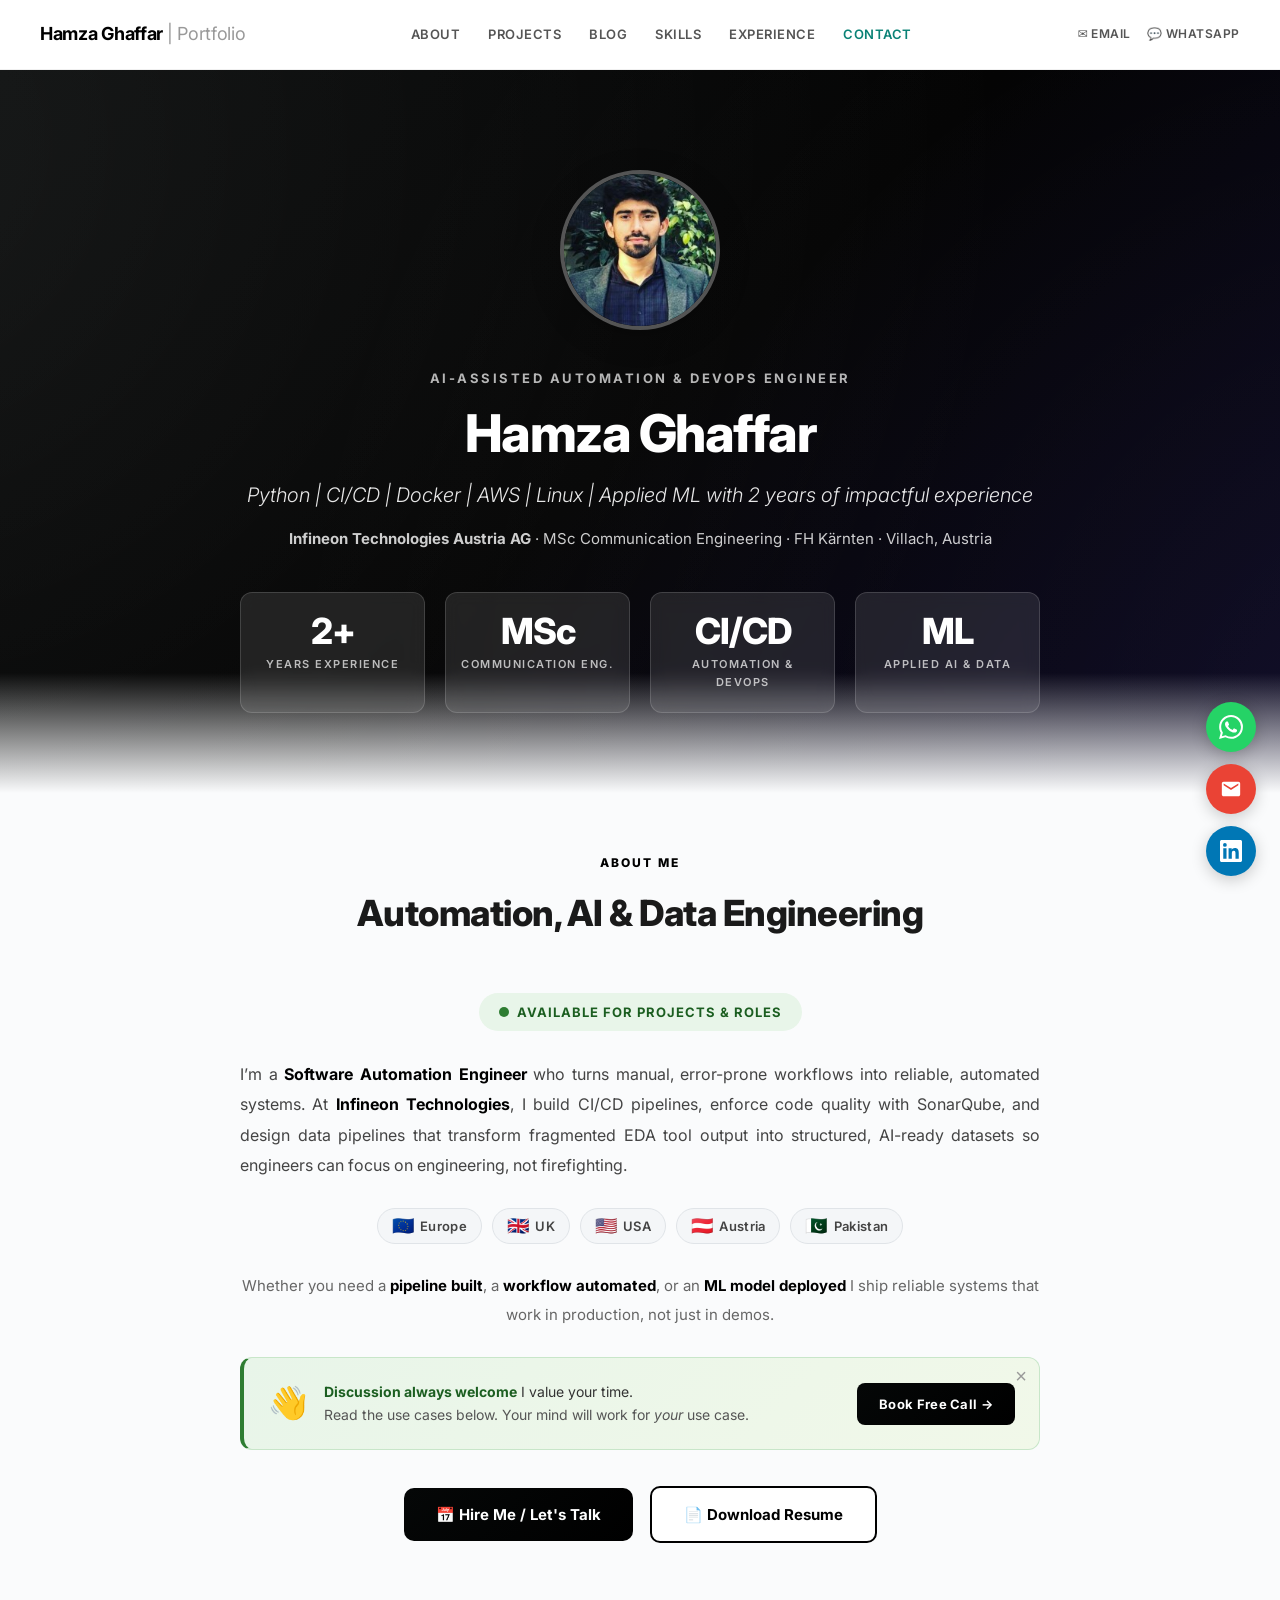
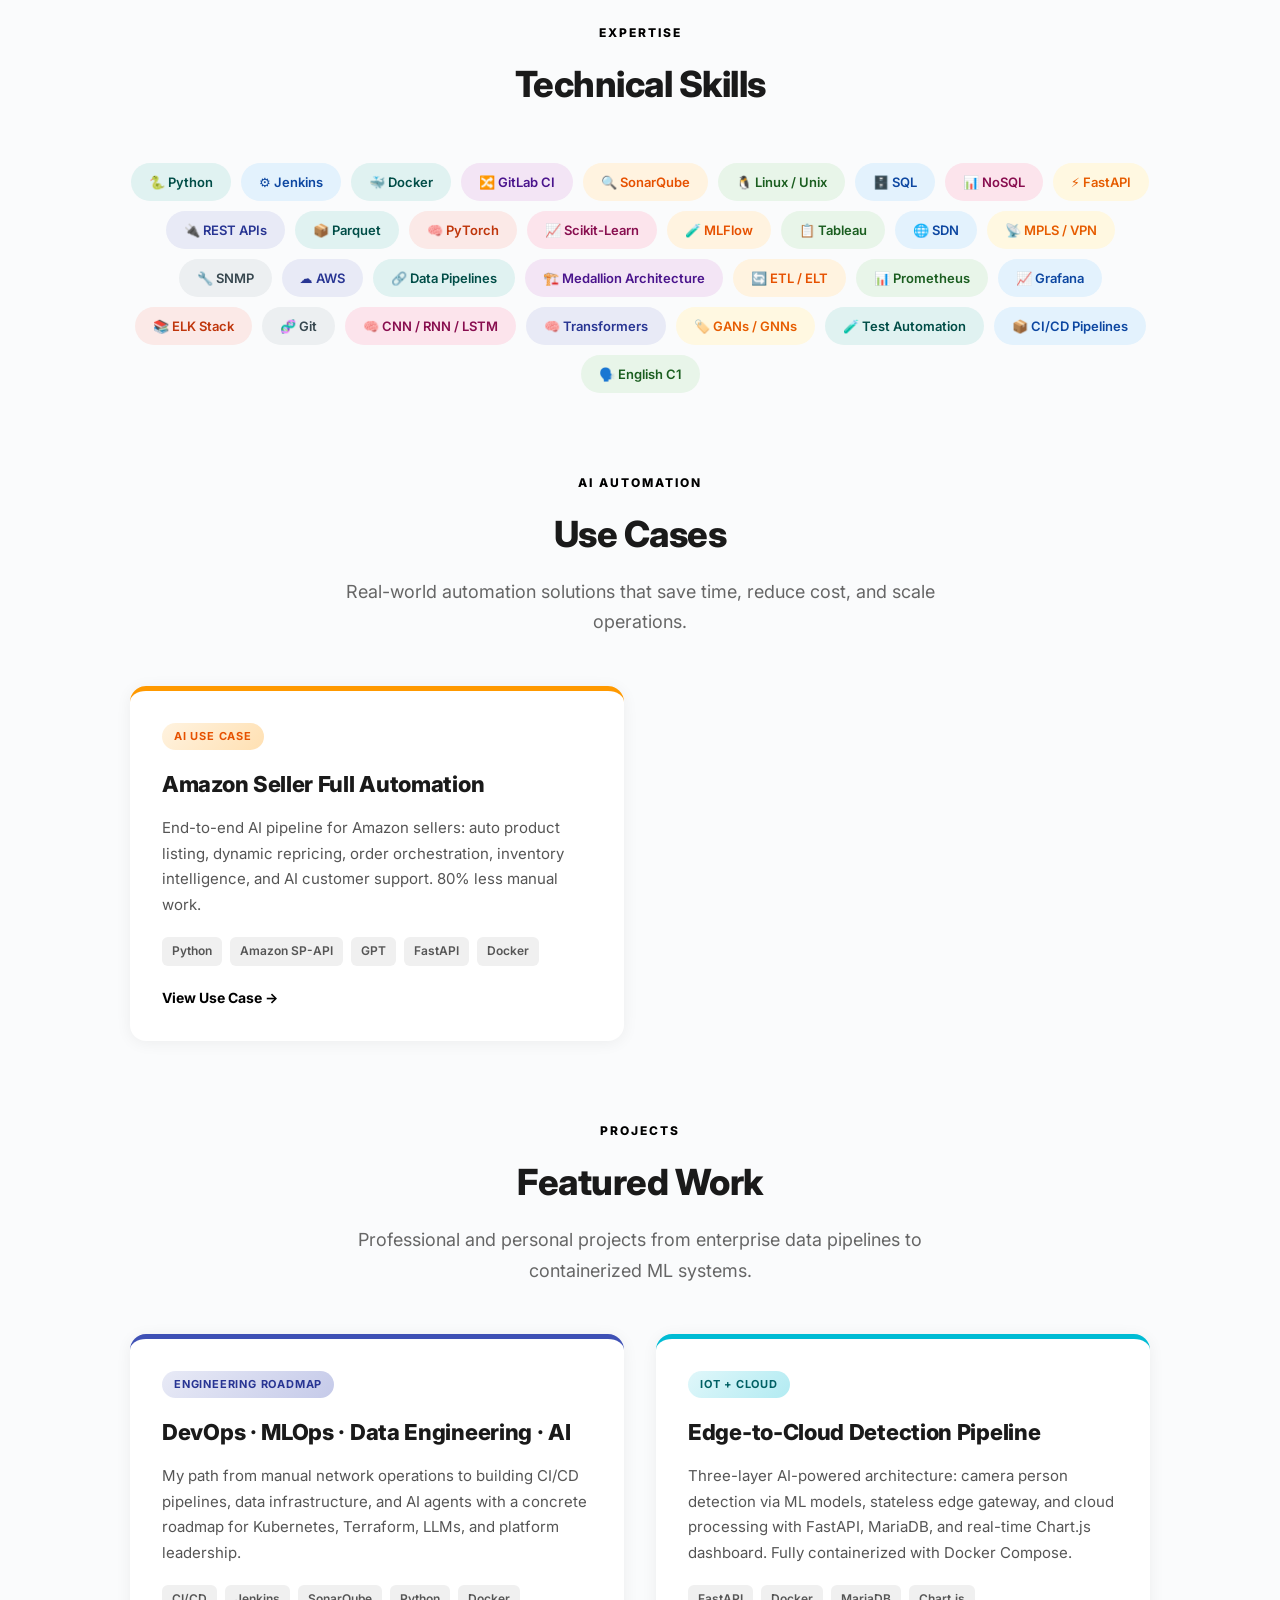
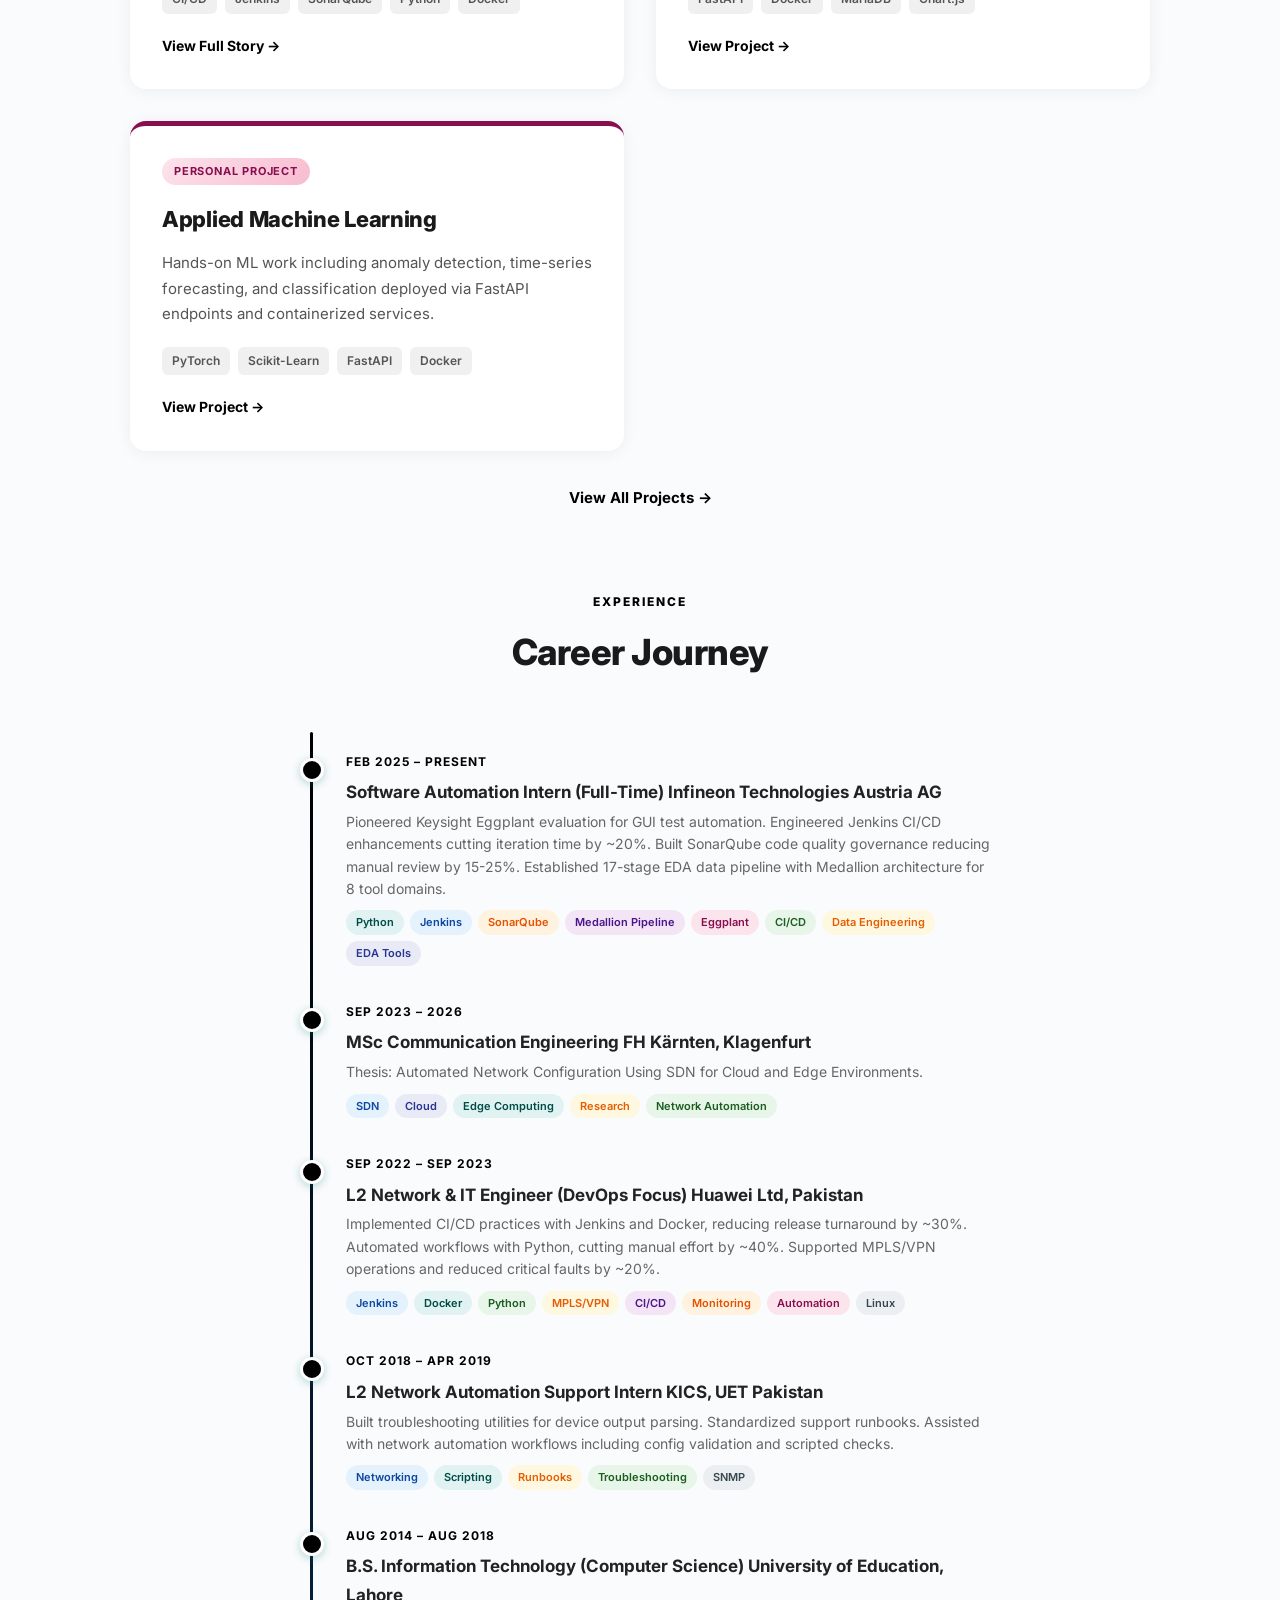
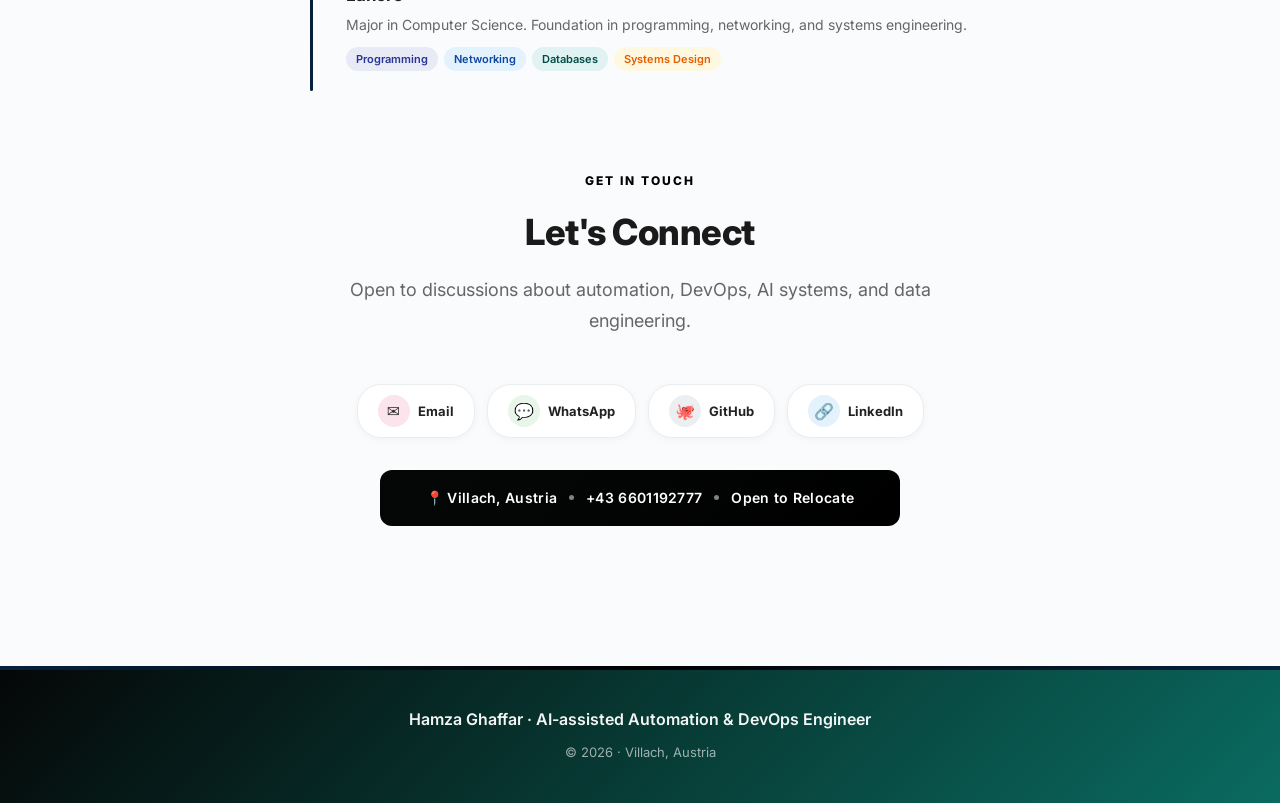
==== commit 06c6f247: "feat: add blog section with first post on automation types - Create blog/ directory with index page " ====
--- a/index.html
+++ b/index.html
@@ -16,6 +16,7 @@
     <nav class="nav-links" id="navLinks">
         <a href="#about">About</a>
         <a href="#projects">Projects</a>
+        <a href="blog/">Blog</a>
         <a href="#skills">Skills</a>
         <a href="#experience">Experience</a>
         <a href="#contact">Contact</a>
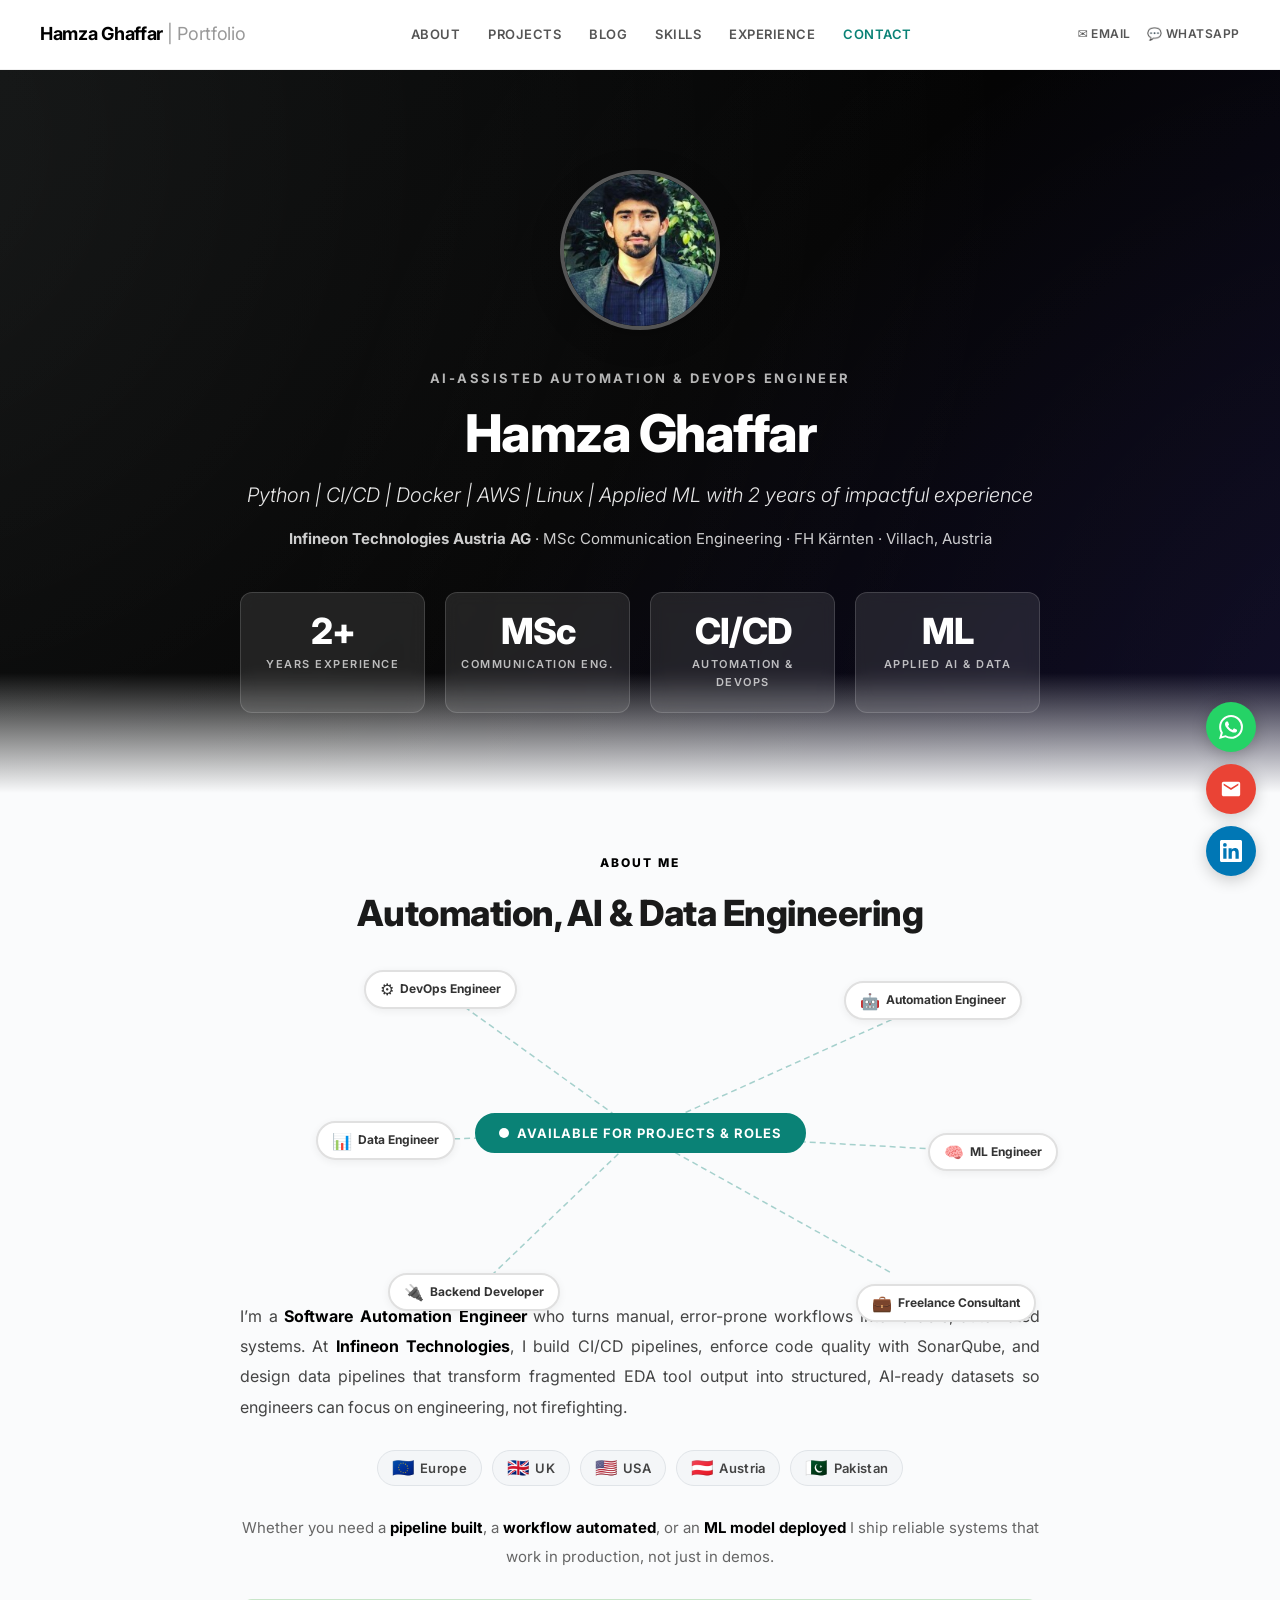
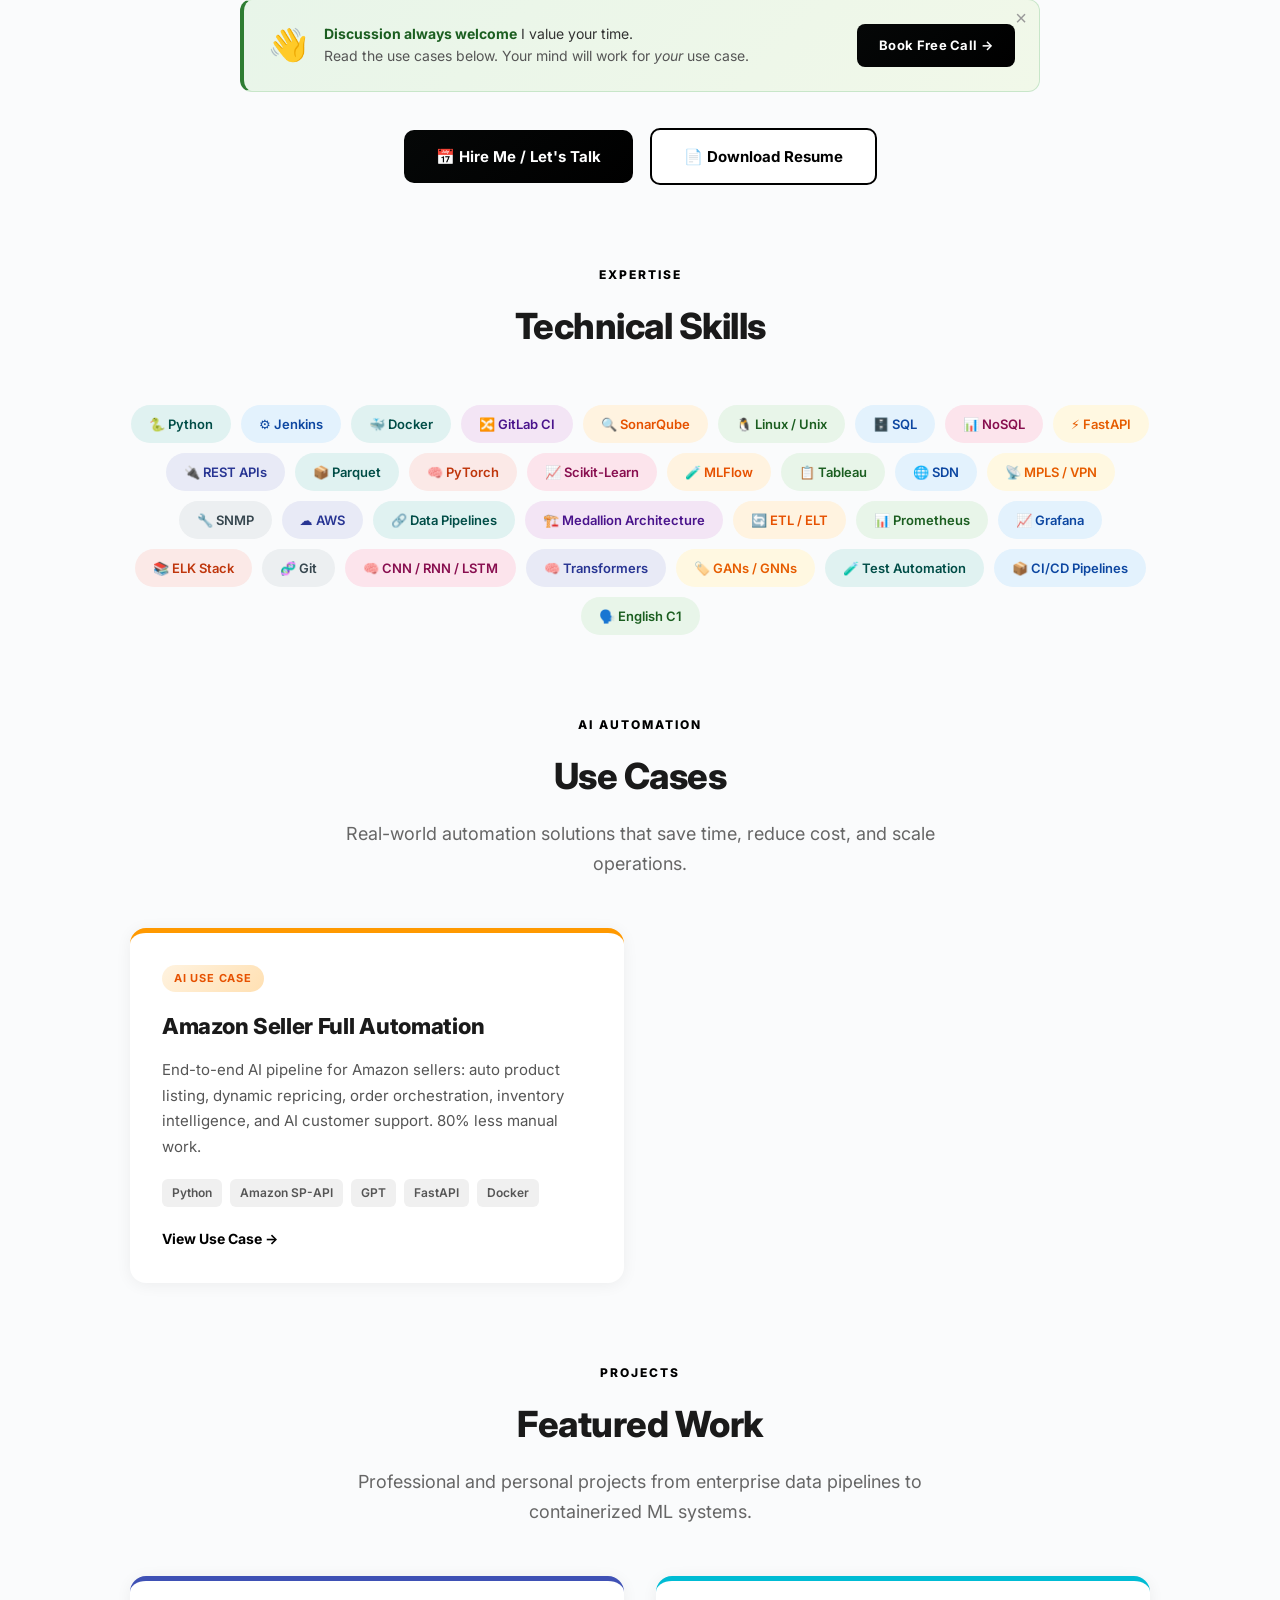
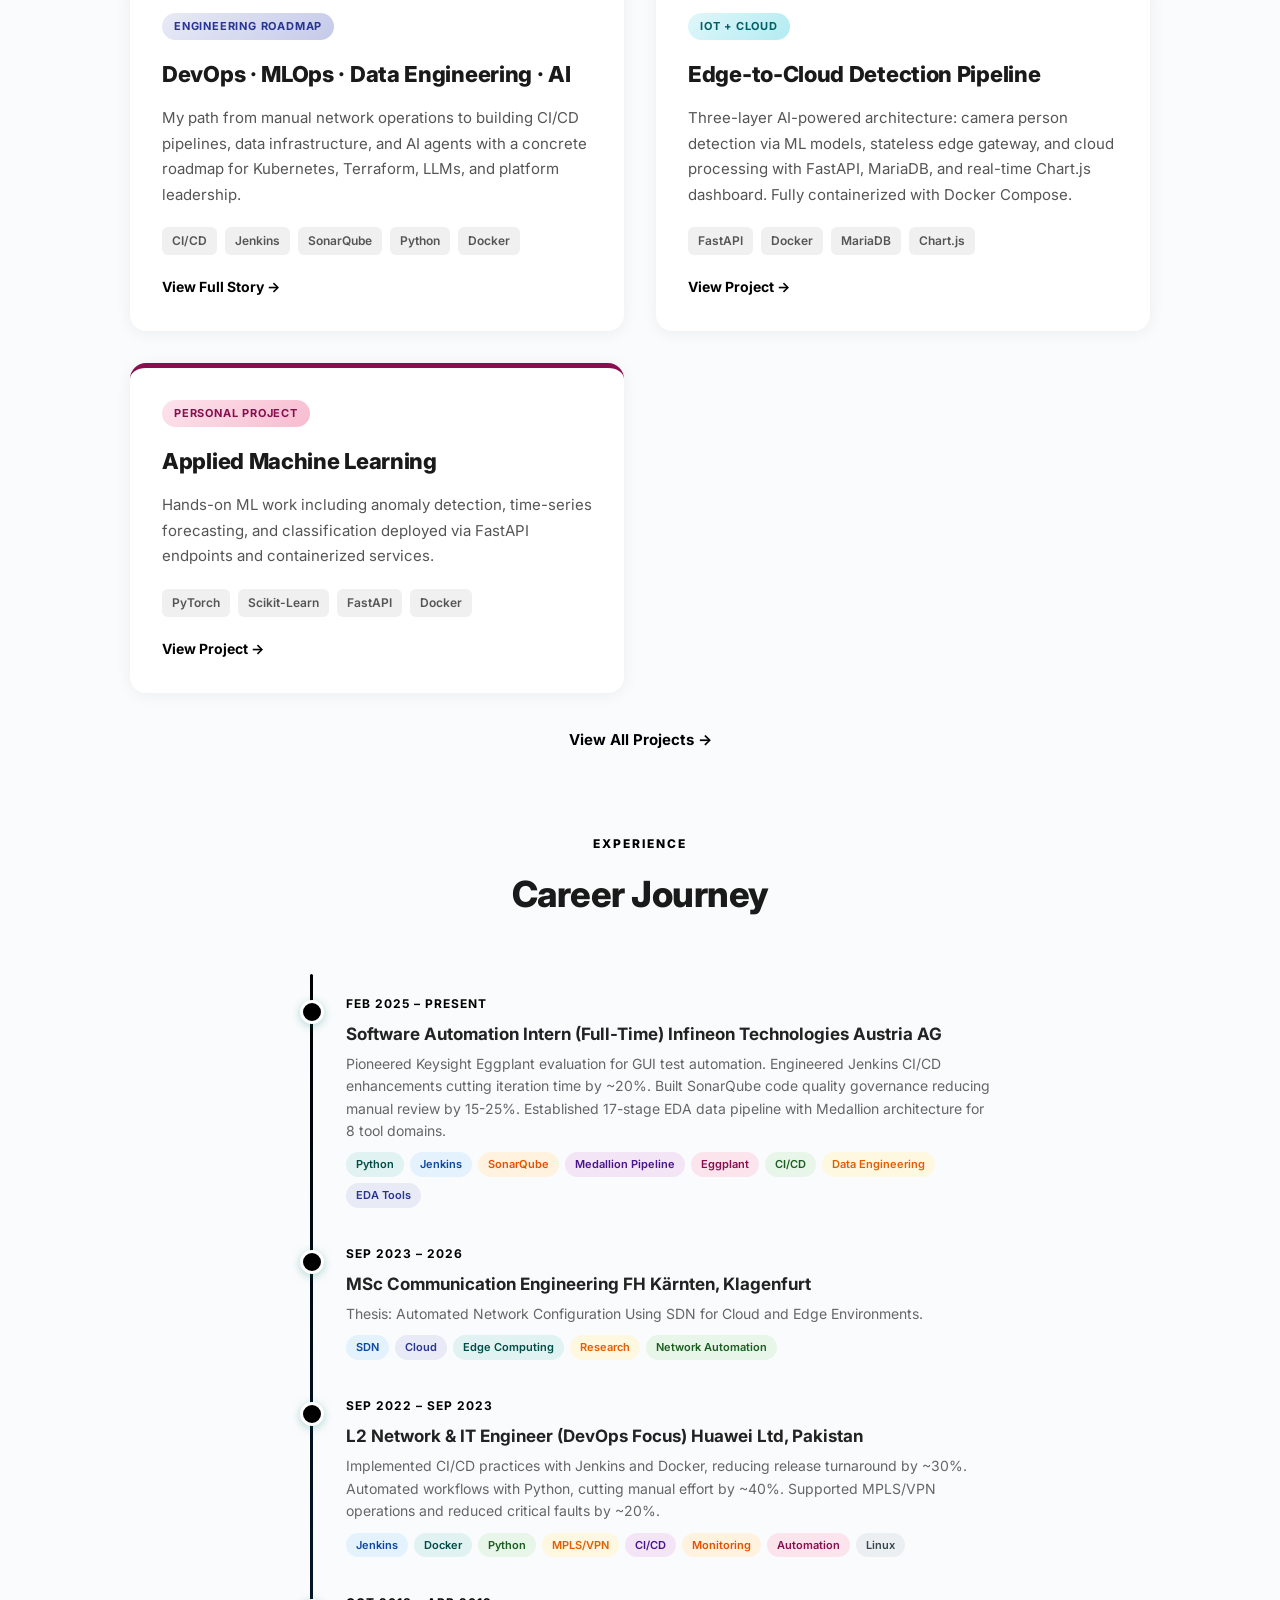
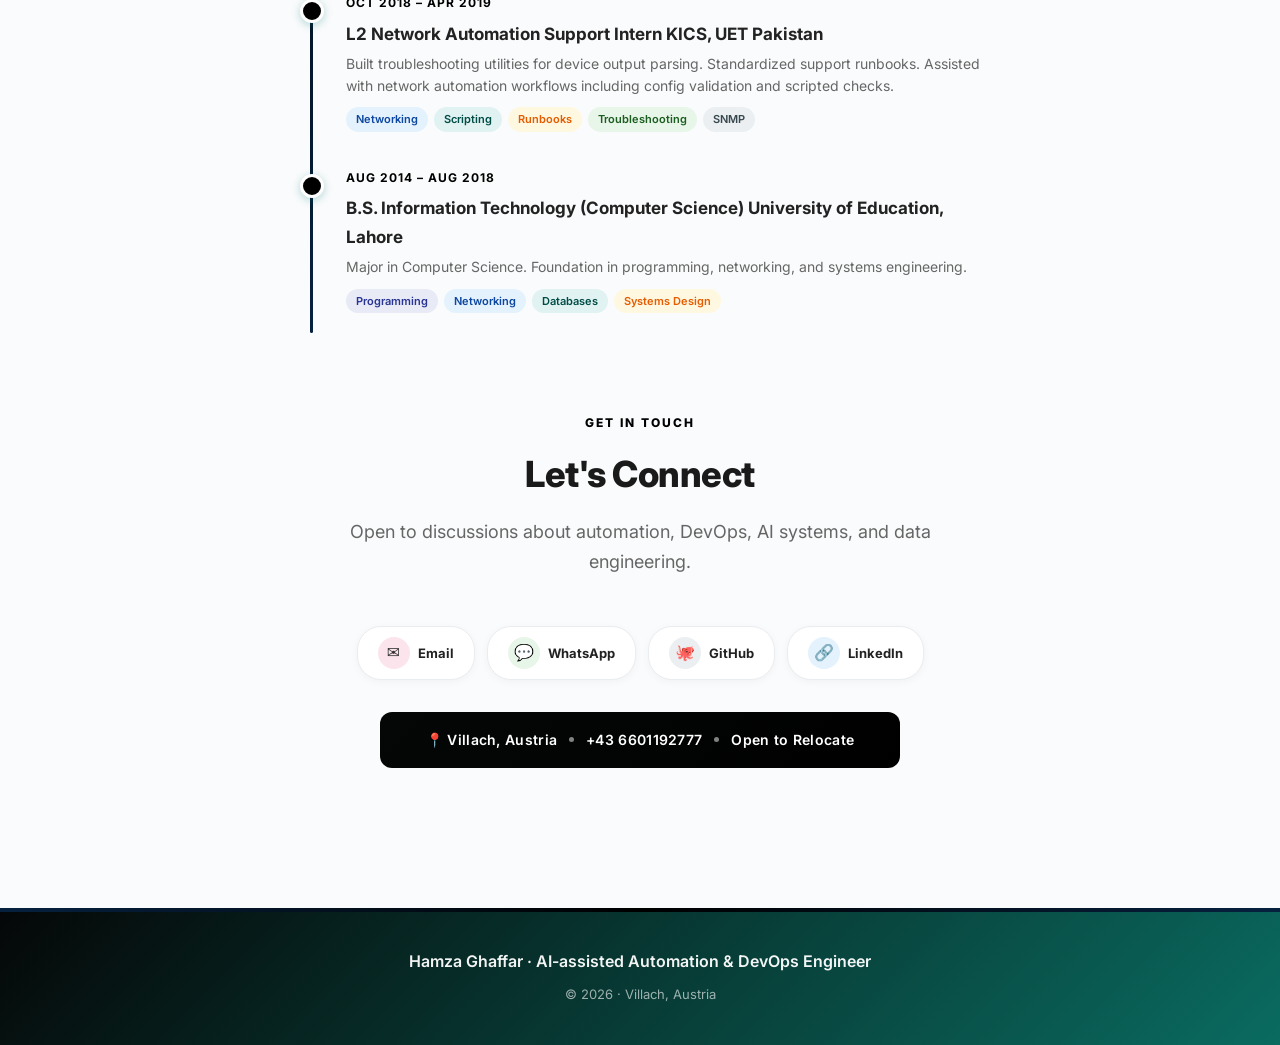
==== commit 8c687564: "feat: interactive floating role network on homepage - Replace static 'Available for Projects & Roles" ====
--- a/index.html
+++ b/index.html
@@ -70,8 +70,27 @@
         </div>
 
         <div class="about-body">
-            <div style="text-align: center;">
-                <span class="avail-badge"><span class="avail-dot"></span> Available for Projects &amp; Roles</span>
+            <!-- ═══ Interactive Role Network ═══ -->
+            <div class="role-network" id="roleNetwork">
+                <svg class="rn-lines" id="rnLines" aria-hidden="true"></svg>
+                <button class="rn-hub" id="rnHub" aria-label="Show available roles">
+                    <span class="avail-dot"></span> Available for Projects &amp; Roles
+                </button>
+                <div class="rn-node" data-role="DevOps Engineer" data-icon="⚙️" data-desc="CI/CD pipelines, Docker, Kubernetes, cloud infrastructure"></div>
+                <div class="rn-node" data-role="Automation Engineer" data-icon="🤖" data-desc="Test automation, RPA, workflow orchestration, Python scripting"></div>
+                <div class="rn-node" data-role="Data Engineer" data-icon="📊" data-desc="ETL/ELT pipelines, Medallion architecture, SQL, Parquet, Spark"></div>
+                <div class="rn-node" data-role="ML Engineer" data-icon="🧠" data-desc="Model training, MLOps, PyTorch, computer vision, NLP"></div>
+                <div class="rn-node" data-role="Backend Developer" data-icon="🔌" data-desc="FastAPI, REST APIs, microservices, database design"></div>
+                <div class="rn-node" data-role="Freelance Consultant" data-icon="💼" data-desc="Architecture review, automation strategy, technical advisory"></div>
+                <!-- Popup bubble -->
+                <div class="rn-popup" id="rnPopup">
+                    <button class="rn-popup-close" id="rnPopupClose" aria-label="Close">&times;</button>
+                    <div class="rn-popup-icon" id="rnPopupIcon"></div>
+                    <div class="rn-popup-role" id="rnPopupRole"></div>
+                    <div class="rn-popup-desc" id="rnPopupDesc"></div>
+                    <div class="rn-popup-msg">Happy to discuss how I can help with your use case!</div>
+                    <a href="booking.html" class="rn-popup-cta">📅 Let's Talk</a>
+                </div>
             </div>
 
             <p>I’m a <strong>Software Automation Engineer</strong> who turns manual, error-prone workflows into reliable, automated systems. At <strong>Infineon Technologies</strong>, I build CI/CD pipelines, enforce code quality with SonarQube, and design data pipelines that transform fragmented EDA tool output into structured, AI-ready datasets   so engineers can focus on engineering, not firefighting.</p>
@@ -393,5 +412,335 @@
 <!-- ══════════ SCROLL ANIMATIONS ══════════ -->
 <script src="assets/js/main.js"></script>
 
+<!-- ══════════ ROLE NETWORK ══════════ -->
+<style>
+.role-network {
+    position: relative; width: 100%; max-width: 600px;
+    margin: 0 auto 28px; min-height: 280px;
+    display: flex; align-items: center; justify-content: center;
+}
+.rn-lines {
+    position: absolute; inset: 0; width: 100%; height: 100%;
+    pointer-events: none; z-index: 0;
+}
+.rn-line {
+    stroke: #0a8276; stroke-width: 1.5; stroke-dasharray: 6 4;
+    opacity: 0; transition: opacity 0.5s ease;
+}
+.rn-line.visible {
+    opacity: 0.35; animation: rnDash 1.2s linear infinite;
+}
+@keyframes rnDash { to { stroke-dashoffset: -10; } }
+
+/* Hub button */
+.rn-hub {
+    position: relative; z-index: 2;
+    display: inline-flex; align-items: center; gap: 8px;
+    background: #e8f5e9; color: #1b5e20;
+    font-size: 13px; font-weight: 700;
+    padding: 10px 22px; border-radius: 24px;
+    border: 2px solid #a5d6a7; cursor: pointer;
+    text-transform: uppercase; letter-spacing: 1px;
+    transition: transform 0.3s ease, box-shadow 0.3s ease, background 0.3s ease;
+    font-family: inherit; white-space: nowrap;
+}
+.rn-hub:hover {
+    transform: scale(1.05);
+    box-shadow: 0 4px 20px rgba(10,130,118,0.25);
+}
+.rn-hub.active {
+    background: #0a8276; color: #fff; border-color: #0a8276;
+}
+.rn-hub.active .avail-dot { background: #fff; }
+
+/* Floating role nodes */
+.rn-node {
+    position: absolute; z-index: 2;
+    display: flex; align-items: center; gap: 6px;
+    background: #fff; border: 2px solid #e0e0e0;
+    padding: 7px 14px; border-radius: 20px;
+    font-size: 12px; font-weight: 700; color: #333;
+    cursor: pointer; user-select: none;
+    opacity: 0; transform: scale(0.3);
+    transition: opacity 0.45s cubic-bezier(0.16,1,0.3,1),
+                transform 0.45s cubic-bezier(0.16,1,0.3,1),
+                box-shadow 0.3s ease, border-color 0.3s ease;
+    box-shadow: 0 2px 8px rgba(0,0,0,0.06);
+    white-space: nowrap;
+}
+.rn-node.visible {
+    opacity: 1; transform: scale(1);
+}
+.rn-node:hover {
+    border-color: #0a8276; box-shadow: 0 4px 18px rgba(10,130,118,0.18);
+    transform: scale(1.08) !important;
+}
+.rn-node-icon { font-size: 16px; line-height: 1; flex-shrink: 0; }
+
+/* Popup bubble */
+.rn-popup {
+    position: absolute; z-index: 10;
+    background: #fff; border-radius: 16px;
+    padding: 22px 24px 20px; width: 260px;
+    box-shadow: 0 12px 40px rgba(0,0,0,0.15);
+    border: 2px solid rgba(10,130,118,0.2);
+    opacity: 0; transform: scale(0.6) translateY(10px);
+    pointer-events: none;
+    transition: opacity 0.35s cubic-bezier(0.16,1,0.3,1),
+                transform 0.35s cubic-bezier(0.16,1,0.3,1);
+    text-align: center;
+}
+.rn-popup.show {
+    opacity: 1; transform: scale(1) translateY(0);
+    pointer-events: auto;
+}
+.rn-popup-close {
+    position: absolute; top: 8px; right: 12px;
+    background: none; border: none; font-size: 20px;
+    color: #999; cursor: pointer; line-height: 1;
+    font-family: inherit;
+}
+.rn-popup-close:hover { color: #333; }
+.rn-popup-icon { font-size: 32px; margin-bottom: 6px; }
+.rn-popup-role {
+    font-size: 15px; font-weight: 800; color: #1a1a1a; margin-bottom: 4px;
+}
+.rn-popup-desc {
+    font-size: 12px; color: #666; line-height: 1.5; margin-bottom: 10px;
+}
+.rn-popup-msg {
+    font-size: 13px; font-weight: 600; color: #0a8276;
+    background: #e8f5e9; padding: 8px 12px; border-radius: 10px;
+    margin-bottom: 12px; line-height: 1.4;
+}
+.rn-popup-cta {
+    display: inline-block; background: #0a8276; color: #fff;
+    padding: 8px 20px; border-radius: 10px; font-size: 13px;
+    font-weight: 700; text-decoration: none;
+    transition: transform 0.2s ease, box-shadow 0.2s ease;
+}
+.rn-popup-cta:hover {
+    transform: translateY(-2px);
+    box-shadow: 0 4px 14px rgba(10,130,118,0.35);
+}
+
+/* Gentle idle float */
+@keyframes rnFloat0 { 0%,100% { transform: translate(0,0) scale(1); } 50% { transform: translate(2px,-4px) scale(1); } }
+@keyframes rnFloat1 { 0%,100% { transform: translate(0,0) scale(1); } 50% { transform: translate(-3px,3px) scale(1); } }
+@keyframes rnFloat2 { 0%,100% { transform: translate(0,0) scale(1); } 50% { transform: translate(3px,4px) scale(1); } }
+@keyframes rnFloat3 { 0%,100% { transform: translate(0,0) scale(1); } 50% { transform: translate(-2px,-3px) scale(1); } }
+@keyframes rnFloat4 { 0%,100% { transform: translate(0,0) scale(1); } 50% { transform: translate(4px,2px) scale(1); } }
+@keyframes rnFloat5 { 0%,100% { transform: translate(0,0) scale(1); } 50% { transform: translate(-3px,-4px) scale(1); } }
+
+.rn-node.visible.float0 { animation: rnFloat0 4.0s ease-in-out infinite; }
+.rn-node.visible.float1 { animation: rnFloat1 4.5s ease-in-out infinite; }
+.rn-node.visible.float2 { animation: rnFloat2 3.8s ease-in-out infinite; }
+.rn-node.visible.float3 { animation: rnFloat3 5.0s ease-in-out infinite; }
+.rn-node.visible.float4 { animation: rnFloat4 4.2s ease-in-out infinite; }
+.rn-node.visible.float5 { animation: rnFloat5 3.6s ease-in-out infinite; }
+
+/* Responsive */
+@media (max-width: 768px) {
+    .role-network { min-height: 220px; max-width: 380px; }
+    .rn-hub { font-size: 11px; padding: 8px 16px; }
+    .rn-node { font-size: 10px; padding: 5px 10px; }
+    .rn-node-icon { font-size: 13px; }
+    .rn-popup { width: 220px; padding: 18px 16px 16px; }
+    .rn-popup-role { font-size: 14px; }
+}
+@media (max-width: 420px) {
+    .role-network { min-height: 200px; max-width: 320px; }
+    .rn-hub { font-size: 10px; padding: 7px 12px; letter-spacing: 0.5px; }
+    .rn-node { font-size: 9px; padding: 4px 8px; border-radius: 14px; }
+    .rn-popup { width: 200px; padding: 14px 12px 12px; }
+}
+</style>
+
+<script>
+(function() {
+    var net = document.getElementById('roleNetwork');
+    if (!net) return;
+    var hub = document.getElementById('rnHub');
+    var svg = document.getElementById('rnLines');
+    var popup = document.getElementById('rnPopup');
+    var nodes = Array.prototype.slice.call(net.querySelectorAll('.rn-node'));
+    var expanded = false;
+
+    // Build node inner HTML
+    nodes.forEach(function(n) {
+        n.innerHTML = '<span class="rn-node-icon">' + n.dataset.icon + '</span> ' + n.dataset.role;
+    });
+
+    // Desktop positions (relative %, left/top from center offset)
+    var desktopPos = [
+        { left: -48, top: -62 },  // top-left
+        { left: 38,  top: -58 },  // top-right
+        { left: -58, top: -6 },   // mid-left
+        { left: 52,  top: -2 },   // mid-right
+        { left: -44, top: 52 },   // bottom-left
+        { left: 40,  top: 56 }    // bottom-right
+    ];
+
+    function getPositions() {
+        var w = net.offsetWidth;
+        if (w <= 420) {
+            // Smaller offsets for small screens
+            return [
+                { left: -42, top: -56 },
+                { left: 28,  top: -52 },
+                { left: -50, top: -4 },
+                { left: 42,  top: 0 },
+                { left: -38, top: 48 },
+                { left: 32,  top: 52 }
+            ];
+        }
+        if (w <= 768) {
+            return [
+                { left: -46, top: -58 },
+                { left: 34,  top: -54 },
+                { left: -54, top: -4 },
+                { left: 48,  top: 0 },
+                { left: -42, top: 50 },
+                { left: 36,  top: 54 }
+            ];
+        }
+        return desktopPos;
+    }
+
+    function positionNodes() {
+        if (!expanded) return;
+        var pos = getPositions();
+        var cx = net.offsetWidth / 2;
+        var cy = net.offsetHeight / 2;
+        nodes.forEach(function(n, i) {
+            var p = pos[i] || pos[0];
+            var pxL = cx + (p.left / 100) * net.offsetWidth;
+            var pxT = cy + (p.top / 100) * net.offsetHeight;
+            n.style.left = pxL + 'px';
+            n.style.top = pxT + 'px';
+        });
+        drawLines();
+    }
+
+    function drawLines() {
+        if (!expanded) { svg.innerHTML = ''; return; }
+        var hubR = hub.getBoundingClientRect();
+        var netR = net.getBoundingClientRect();
+        var hx = hubR.left + hubR.width / 2 - netR.left;
+        var hy = hubR.top + hubR.height / 2 - netR.top;
+        var html = '';
+        nodes.forEach(function(n, i) {
+            var nr = n.getBoundingClientRect();
+            var nx = nr.left + nr.width / 2 - netR.left;
+            var ny = nr.top + nr.height / 2 - netR.top;
+            html += '<line class="rn-line visible" x1="' + hx + '" y1="' + hy + '" x2="' + nx + '" y2="' + ny + '" style="animation-delay:' + (i * 0.15) + 's"/>';
+        });
+        svg.innerHTML = html;
+    }
+
+    function expand() {
+        expanded = true;
+        hub.classList.add('active');
+        var pos = getPositions();
+        var cx = net.offsetWidth / 2;
+        var cy = net.offsetHeight / 2;
+        nodes.forEach(function(n, i) {
+            var p = pos[i] || pos[0];
+            var pxL = cx + (p.left / 100) * net.offsetWidth;
+            var pxT = cy + (p.top / 100) * net.offsetHeight;
+            n.style.left = pxL + 'px';
+            n.style.top = pxT + 'px';
+            setTimeout(function() {
+                n.classList.add('visible', 'float' + i);
+            }, 80 + i * 70);
+        });
+        setTimeout(drawLines, 120);
+        // Redraw lines after transitions settle
+        setTimeout(drawLines, 600);
+    }
+
+    function collapse() {
+        expanded = false;
+        hub.classList.remove('active');
+        closePopup();
+        nodes.forEach(function(n) {
+            n.classList.remove('visible', 'float0', 'float1', 'float2', 'float3', 'float4', 'float5');
+        });
+        svg.innerHTML = '';
+    }
+
+    function showPopup(node) {
+        var icon = node.dataset.icon;
+        var role = node.dataset.role;
+        var desc = node.dataset.desc;
+        document.getElementById('rnPopupIcon').textContent = icon;
+        document.getElementById('rnPopupRole').textContent = role;
+        document.getElementById('rnPopupDesc').textContent = desc;
+        // Position popup near the node
+        var nr = node.getBoundingClientRect();
+        var netR = net.getBoundingClientRect();
+        var pLeft = nr.left + nr.width / 2 - netR.left - 130;
+        var pTop = nr.top - netR.top + nr.height + 10;
+        // Keep popup within bounds
+        pLeft = Math.max(4, Math.min(pLeft, net.offsetWidth - 264));
+        if (pTop + 200 > net.offsetHeight) {
+            pTop = nr.top - netR.top - 210;
+        }
+        popup.style.left = pLeft + 'px';
+        popup.style.top = pTop + 'px';
+        popup.classList.add('show');
+    }
+
+    function closePopup() {
+        popup.classList.remove('show');
+    }
+
+    // Hub toggle
+    hub.addEventListener('click', function(e) {
+        e.stopPropagation();
+        if (expanded) { collapse(); } else { expand(); }
+    });
+
+    // Node click
+    nodes.forEach(function(n) {
+        n.addEventListener('click', function(e) {
+            e.stopPropagation();
+            showPopup(n);
+        });
+    });
+
+    // Close popup
+    document.getElementById('rnPopupClose').addEventListener('click', function(e) {
+        e.stopPropagation();
+        closePopup();
+    });
+
+    // Close on outside click
+    document.addEventListener('click', function(e) {
+        if (!net.contains(e.target)) { closePopup(); }
+    });
+
+    // Resize handler
+    var resizeTimeout;
+    window.addEventListener('resize', function() {
+        clearTimeout(resizeTimeout);
+        resizeTimeout = setTimeout(function() {
+            if (expanded) { positionNodes(); }
+        }, 100);
+    });
+
+    // Auto-expand when scrolled into view
+    var autoObserver = new IntersectionObserver(function(entries) {
+        entries.forEach(function(entry) {
+            if (entry.isIntersecting && !expanded) {
+                autoObserver.disconnect();
+                setTimeout(expand, 400);
+            }
+        });
+    }, { threshold: 0.5 });
+    autoObserver.observe(net);
+})();
+</script>
+
 </body>
 </html>
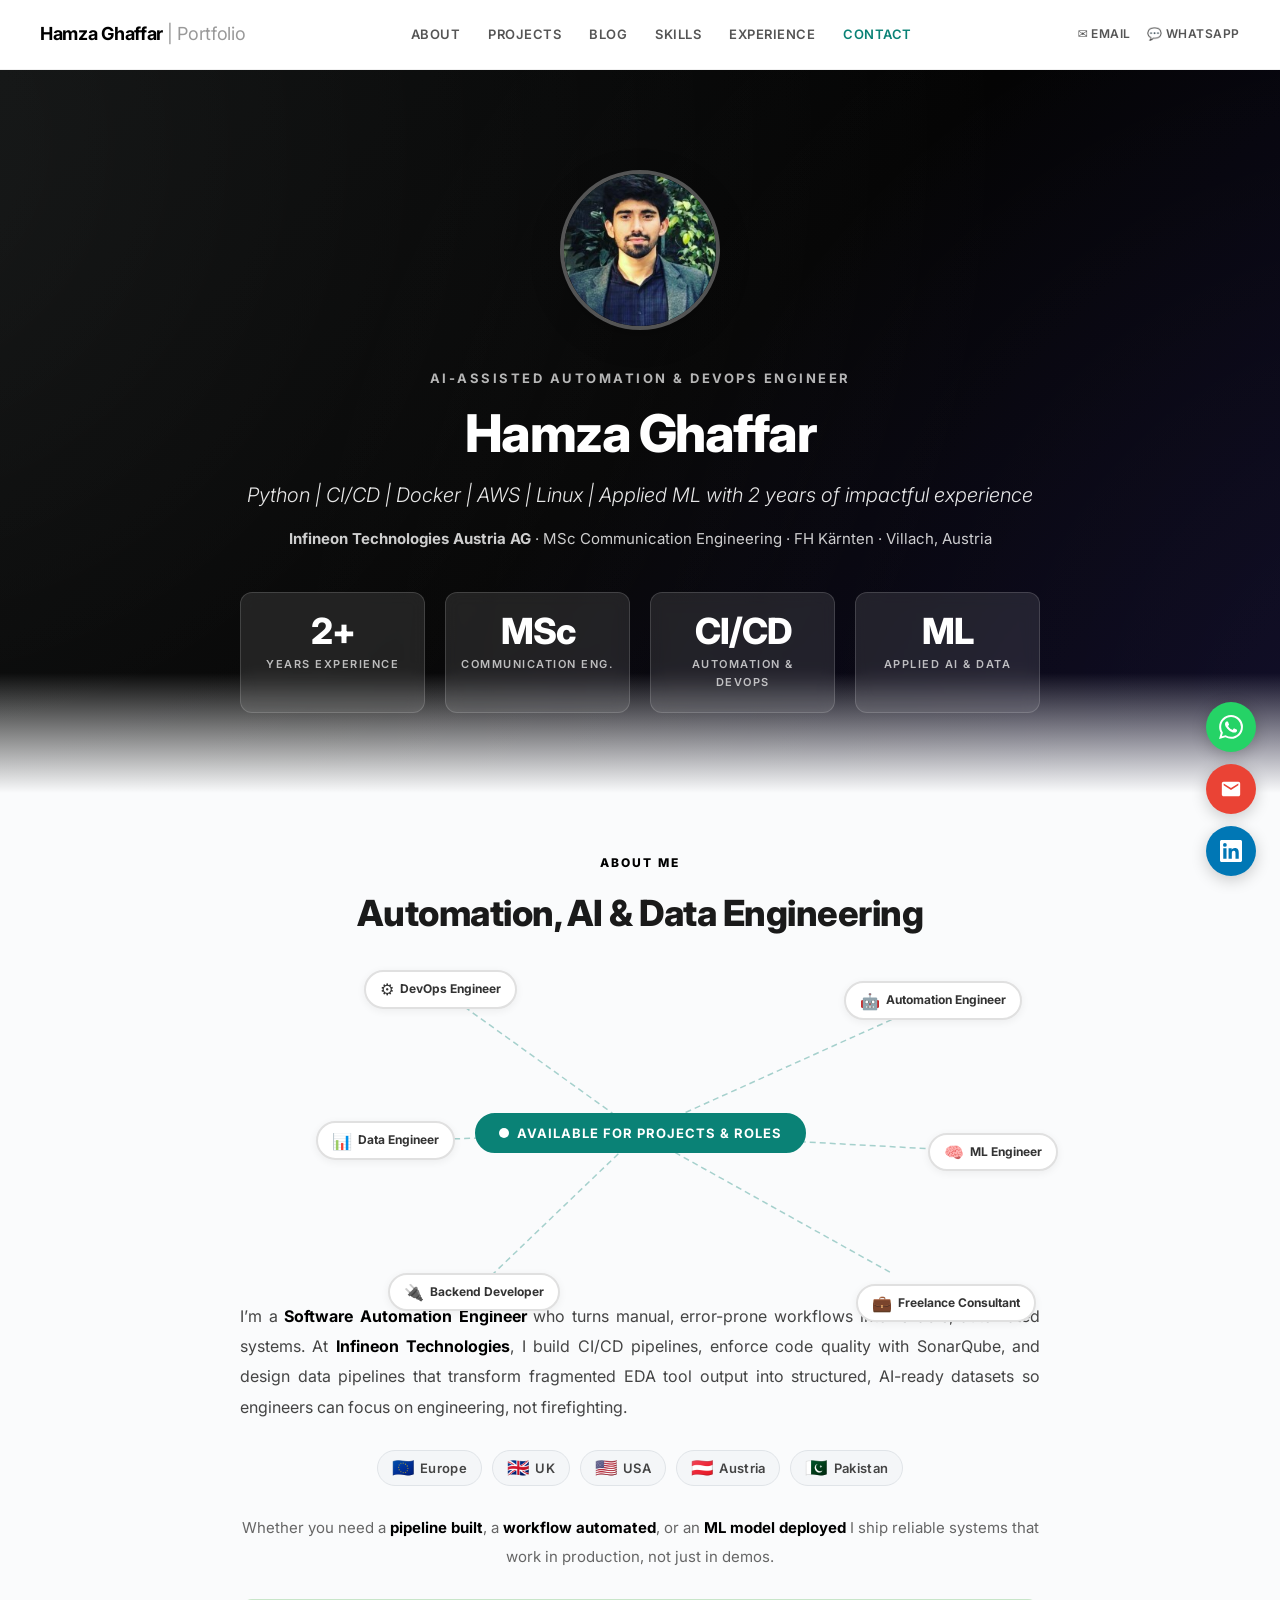
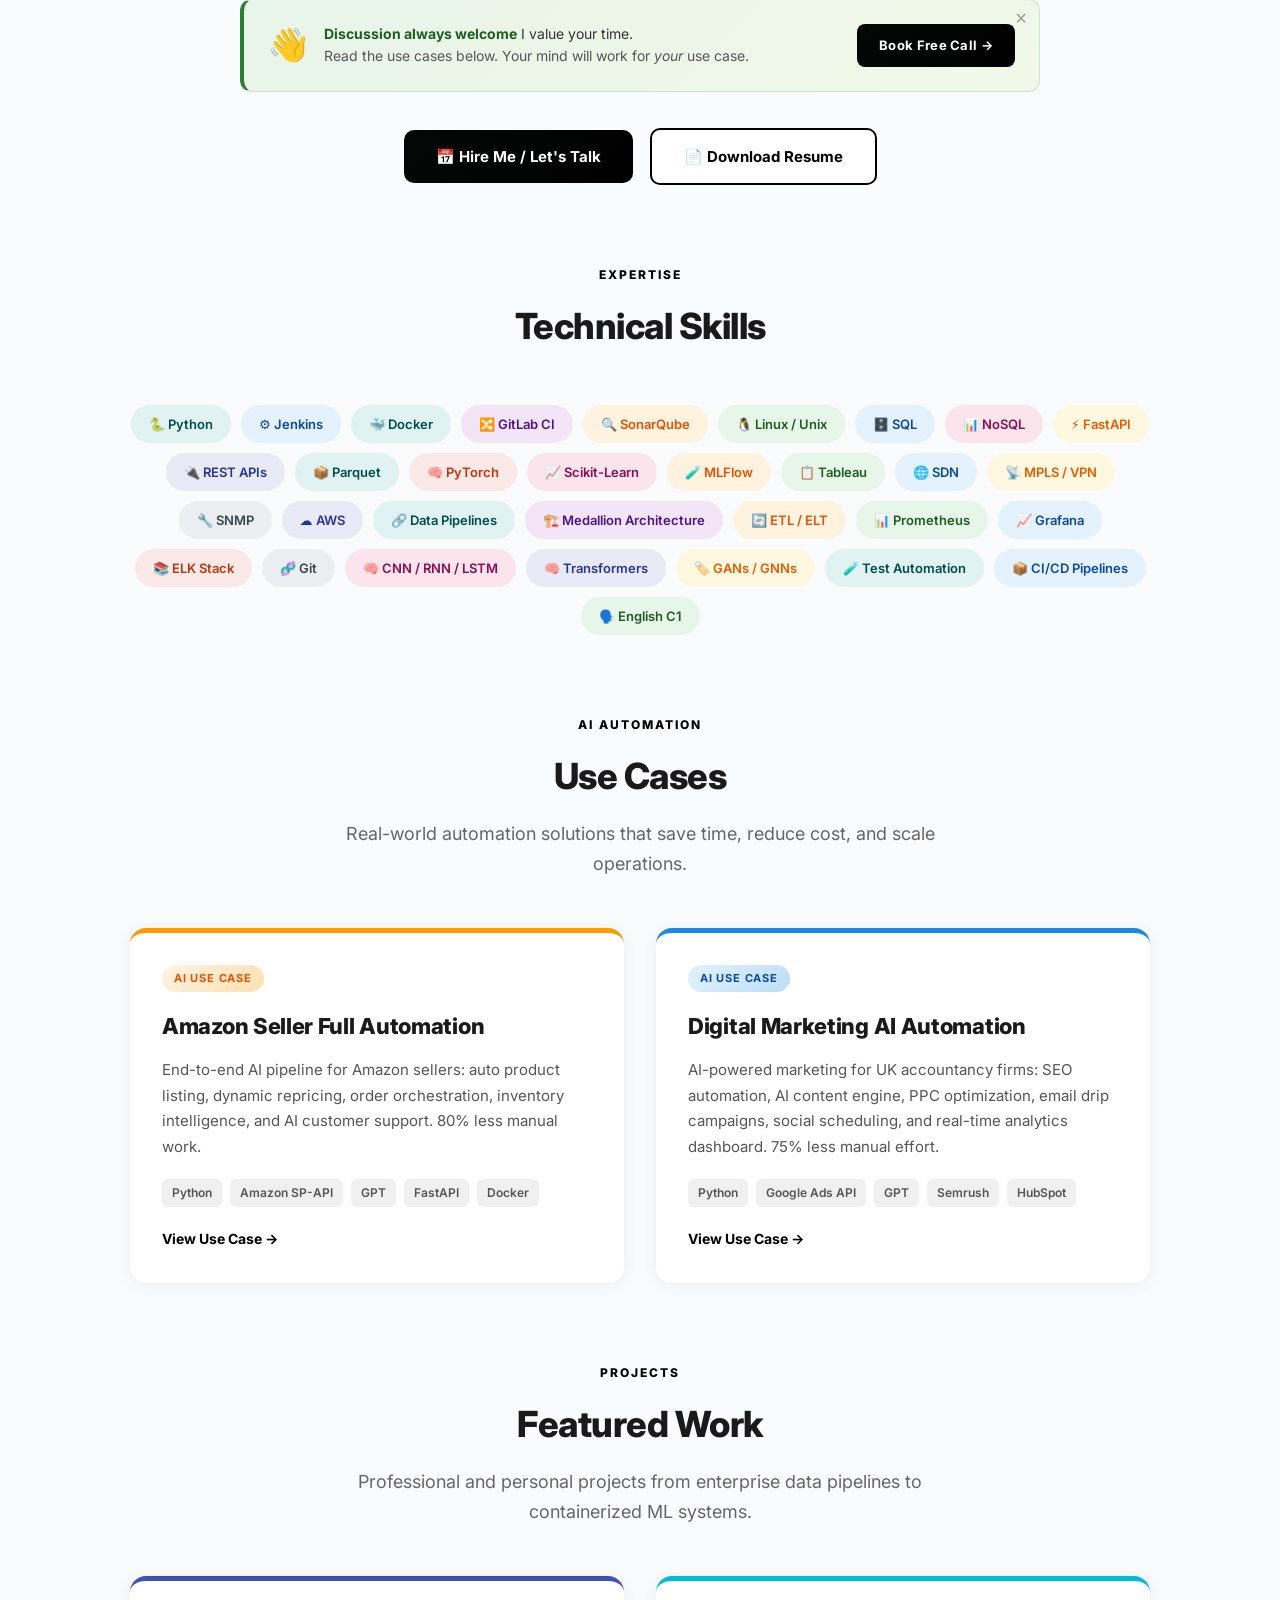
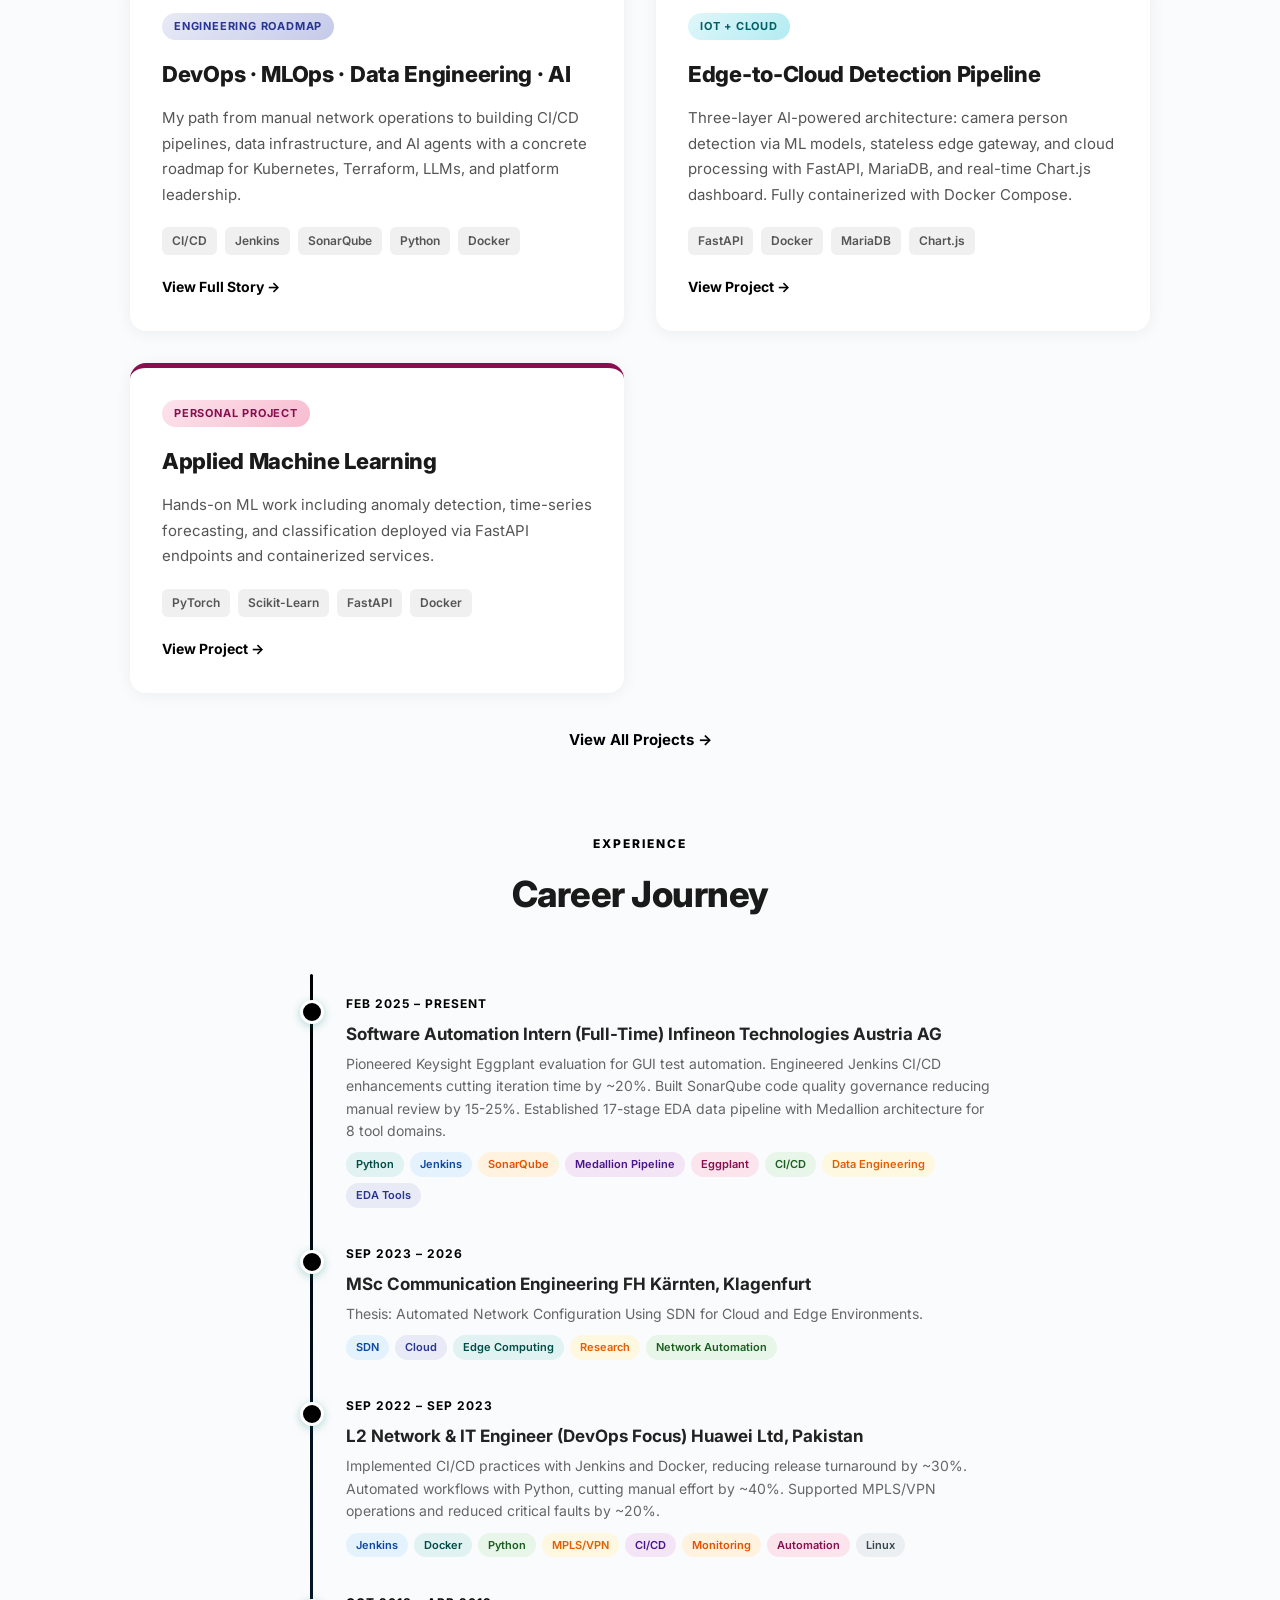
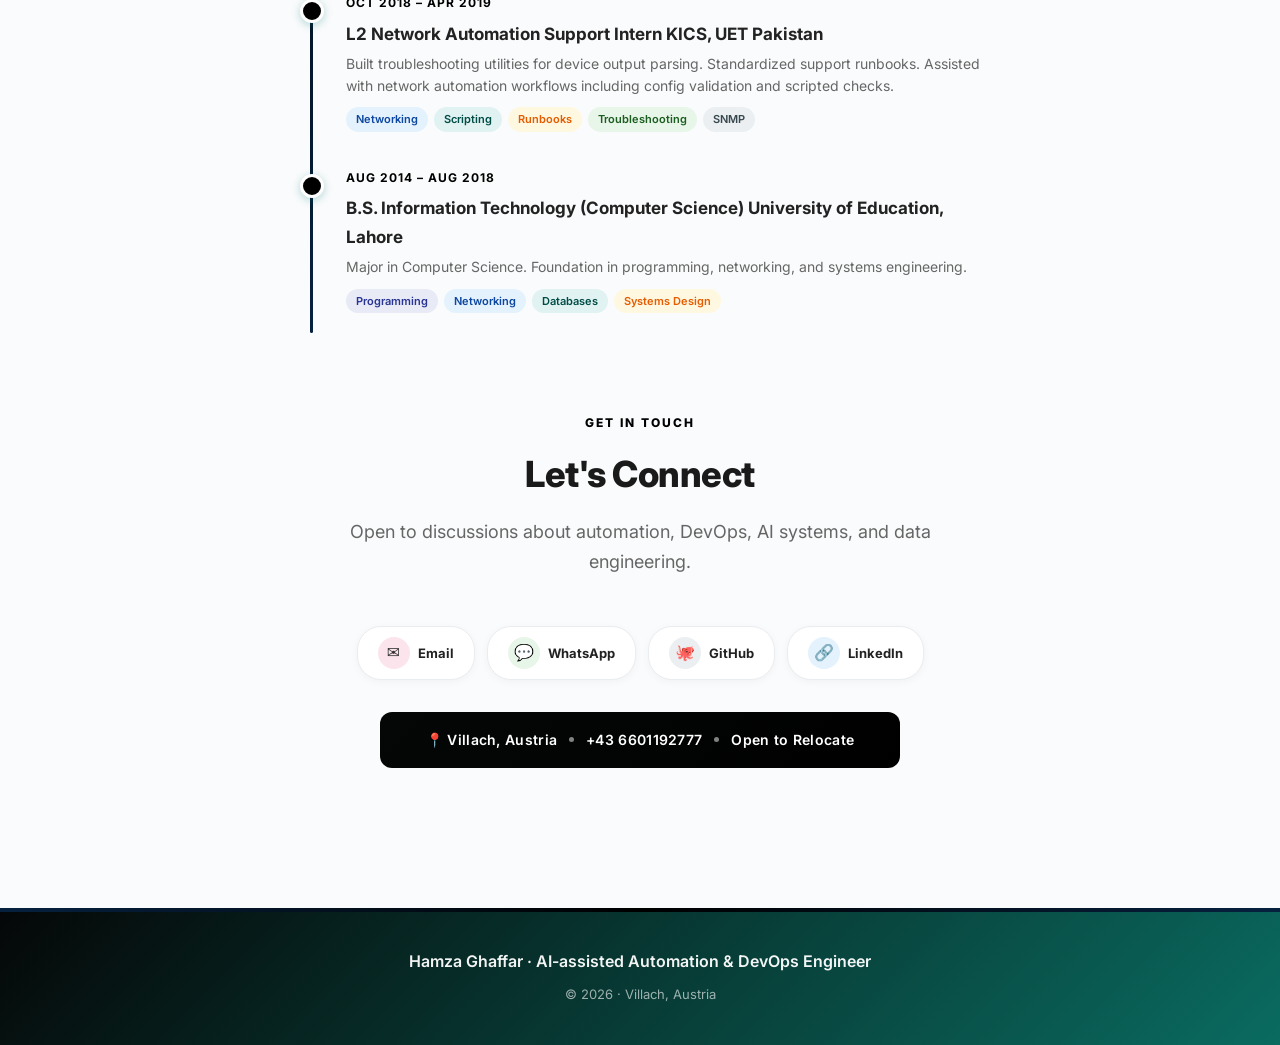
==== commit 40a5dfcf: "feat: add Digital Marketing AI Automation use case page - New use case: AI marketing automation for " ====
--- a/index.html
+++ b/index.html
@@ -190,6 +190,21 @@
                     <span class="project-link">View Use Case &rarr;</span>
                 </div>
             </a>
+            <a href="usecases/digital-marketing-automation.html" target="_blank" rel="noopener noreferrer" class="project-card" style="border-top-color: #1e88e5;">
+                <div class="project-card-body">
+                    <span class="project-status" style="background: linear-gradient(135deg, #e3f2fd, #bbdefb); color: #0d47a1;">AI Use Case</span>
+                    <h3>Digital Marketing AI Automation</h3>
+                    <p>AI-powered marketing for UK accountancy firms: SEO automation, AI content engine, PPC optimization, email drip campaigns, social scheduling, and real-time analytics dashboard. 75% less manual effort.</p>
+                    <div class="project-tags">
+                        <span class="project-tag">Python</span>
+                        <span class="project-tag">Google Ads API</span>
+                        <span class="project-tag">GPT</span>
+                        <span class="project-tag">Semrush</span>
+                        <span class="project-tag">HubSpot</span>
+                    </div>
+                    <span class="project-link">View Use Case &rarr;</span>
+                </div>
+            </a>
         </div>
     </section>
 
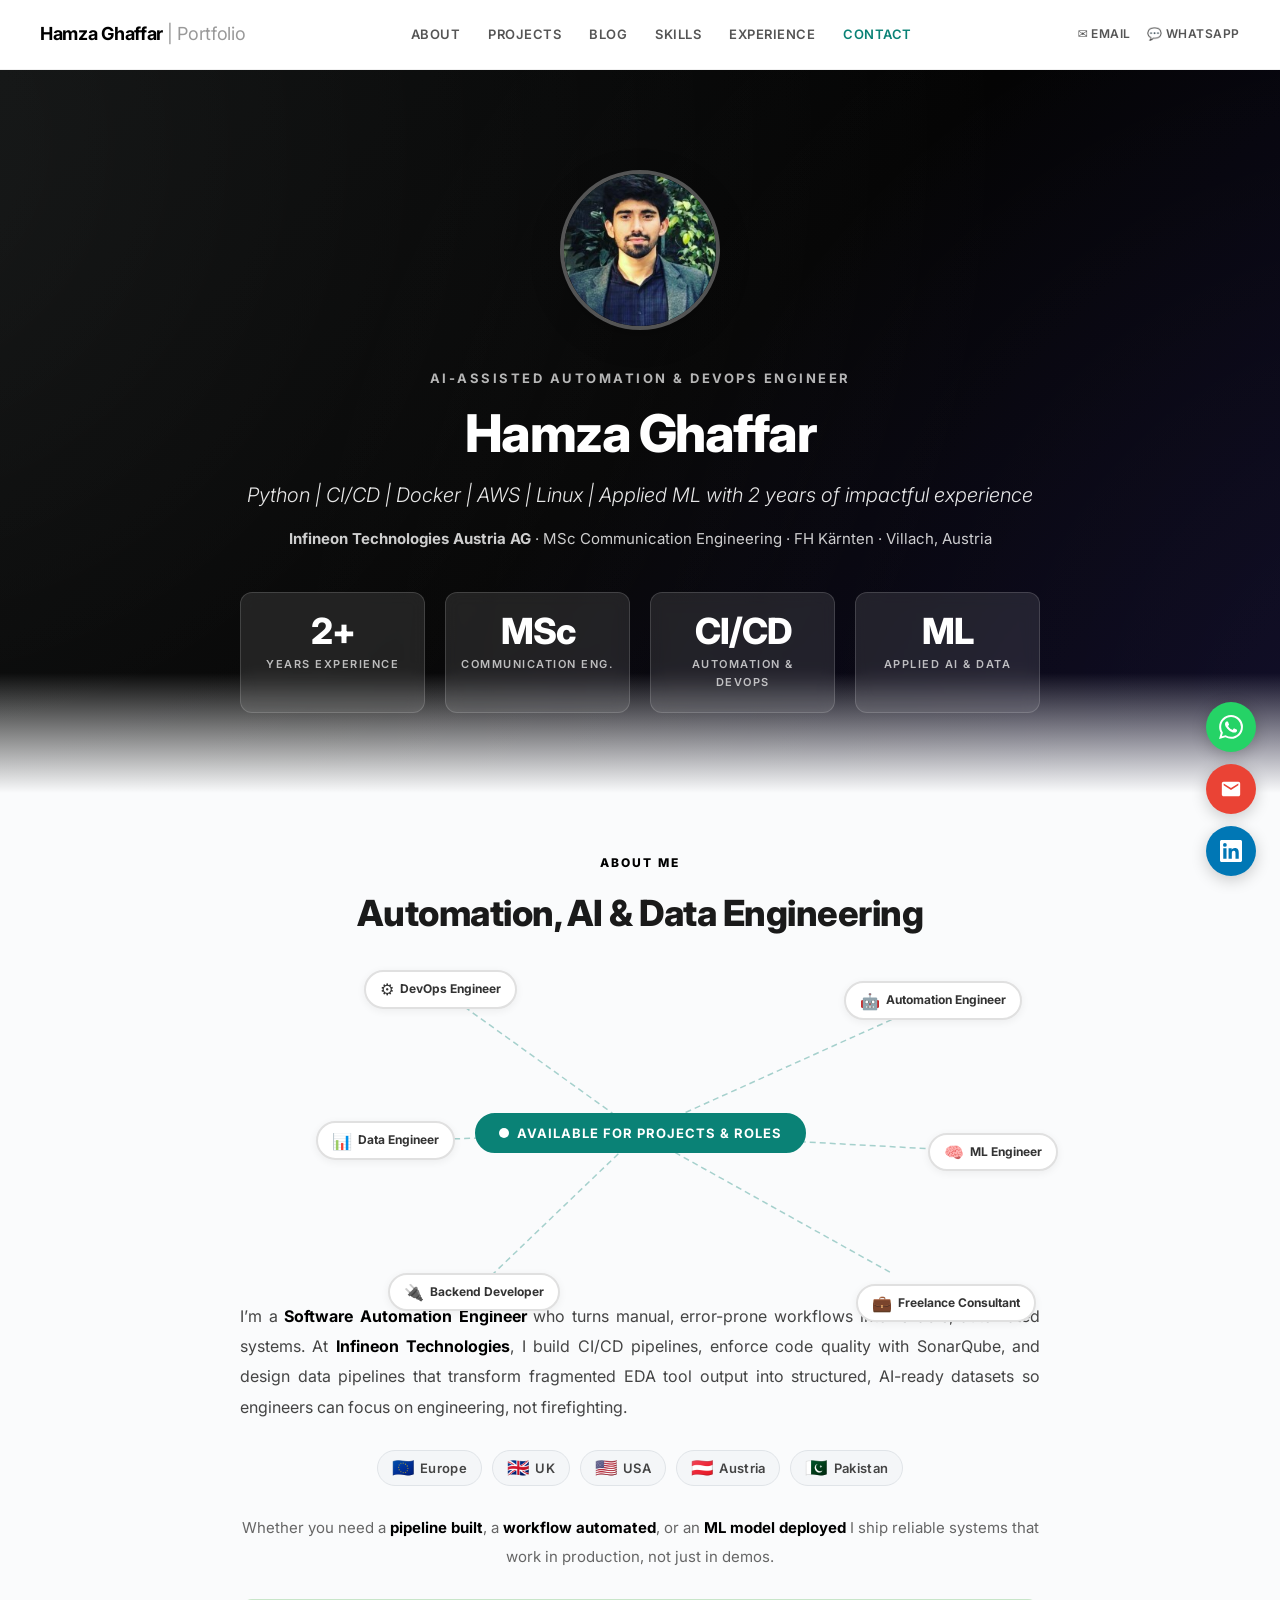
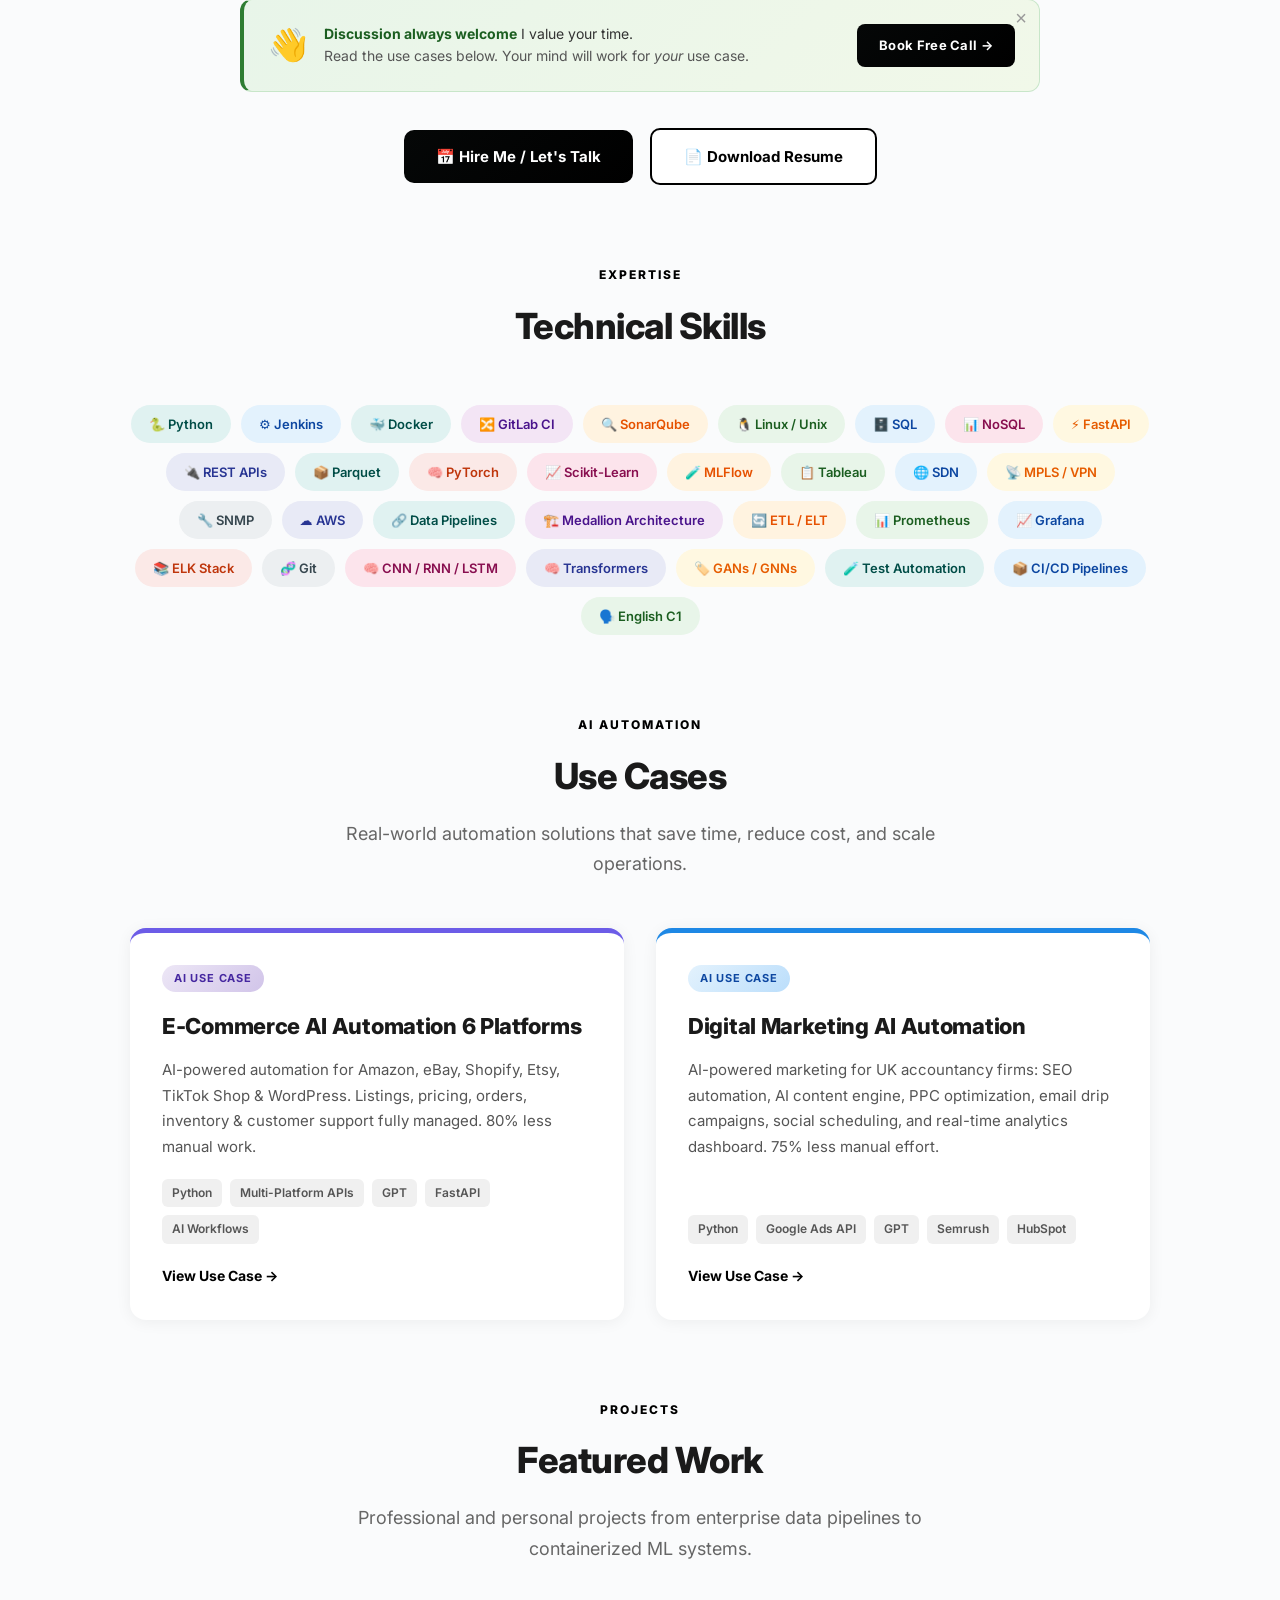
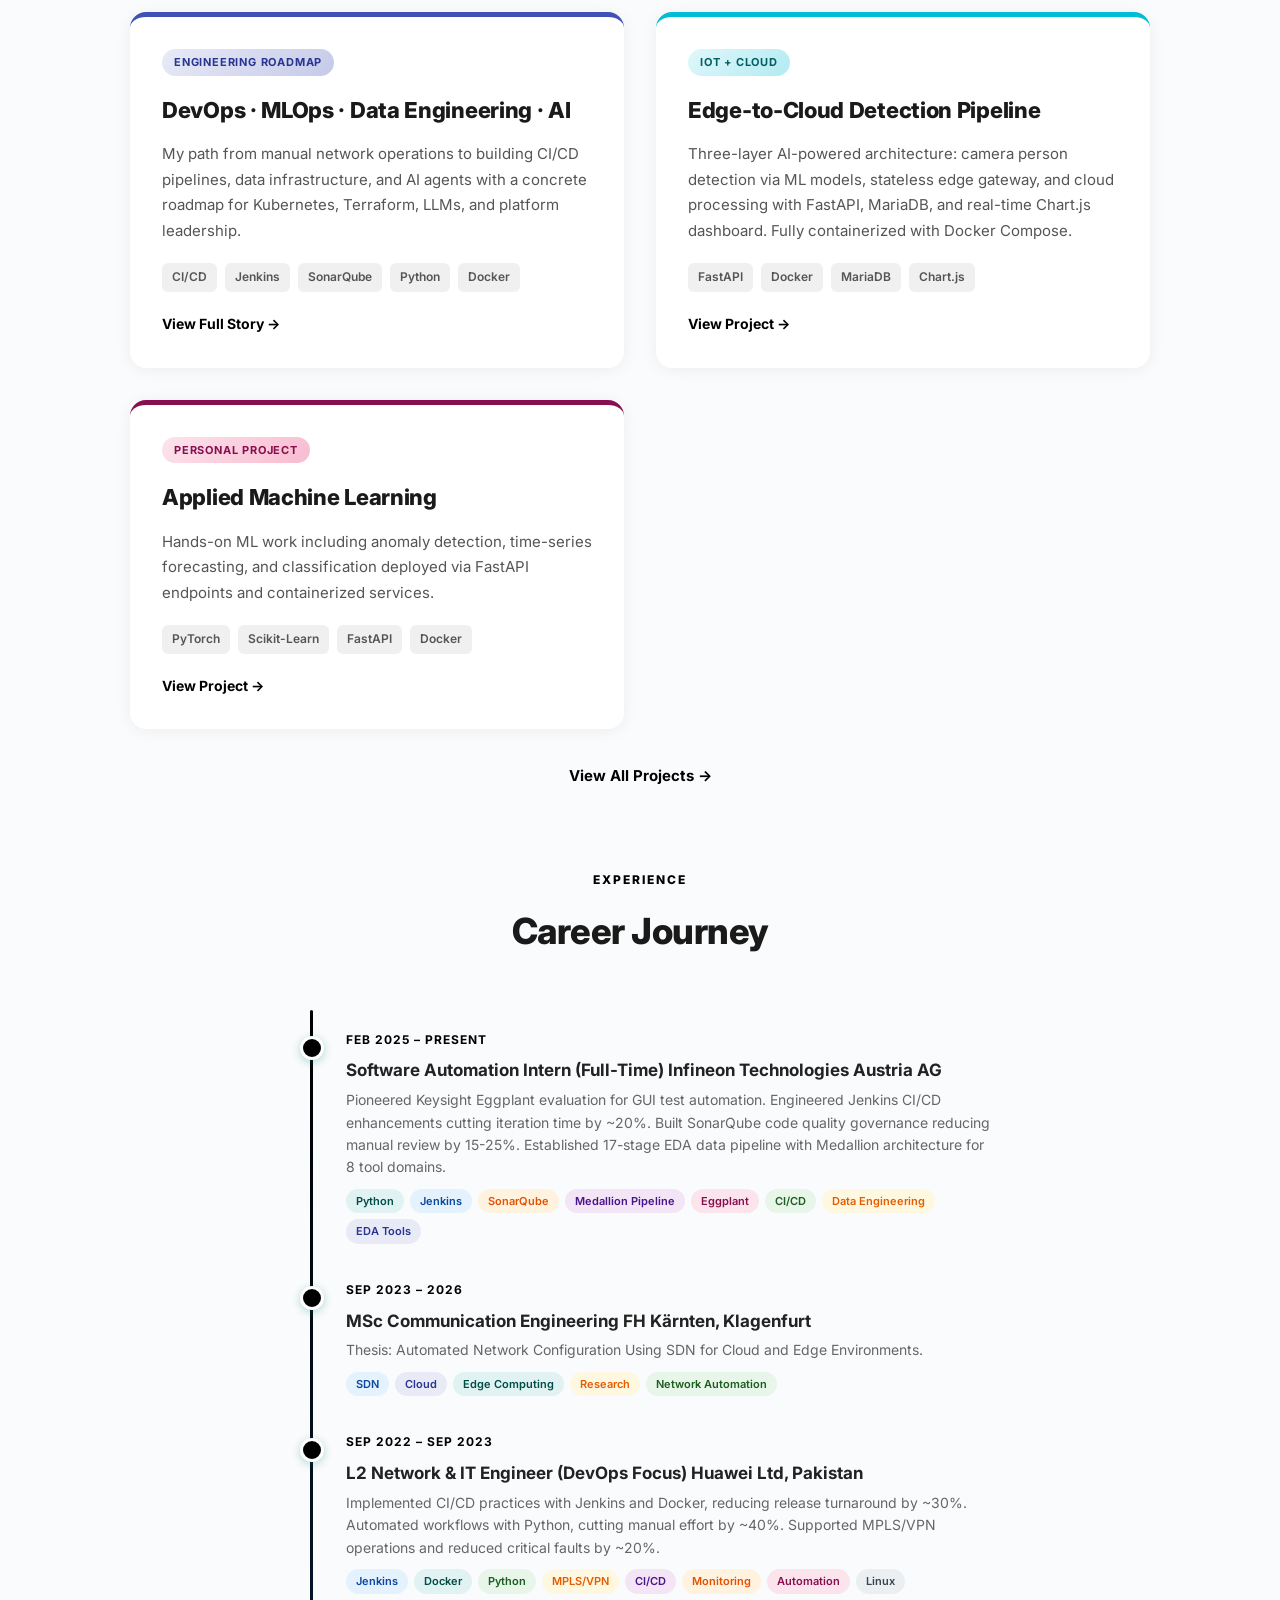
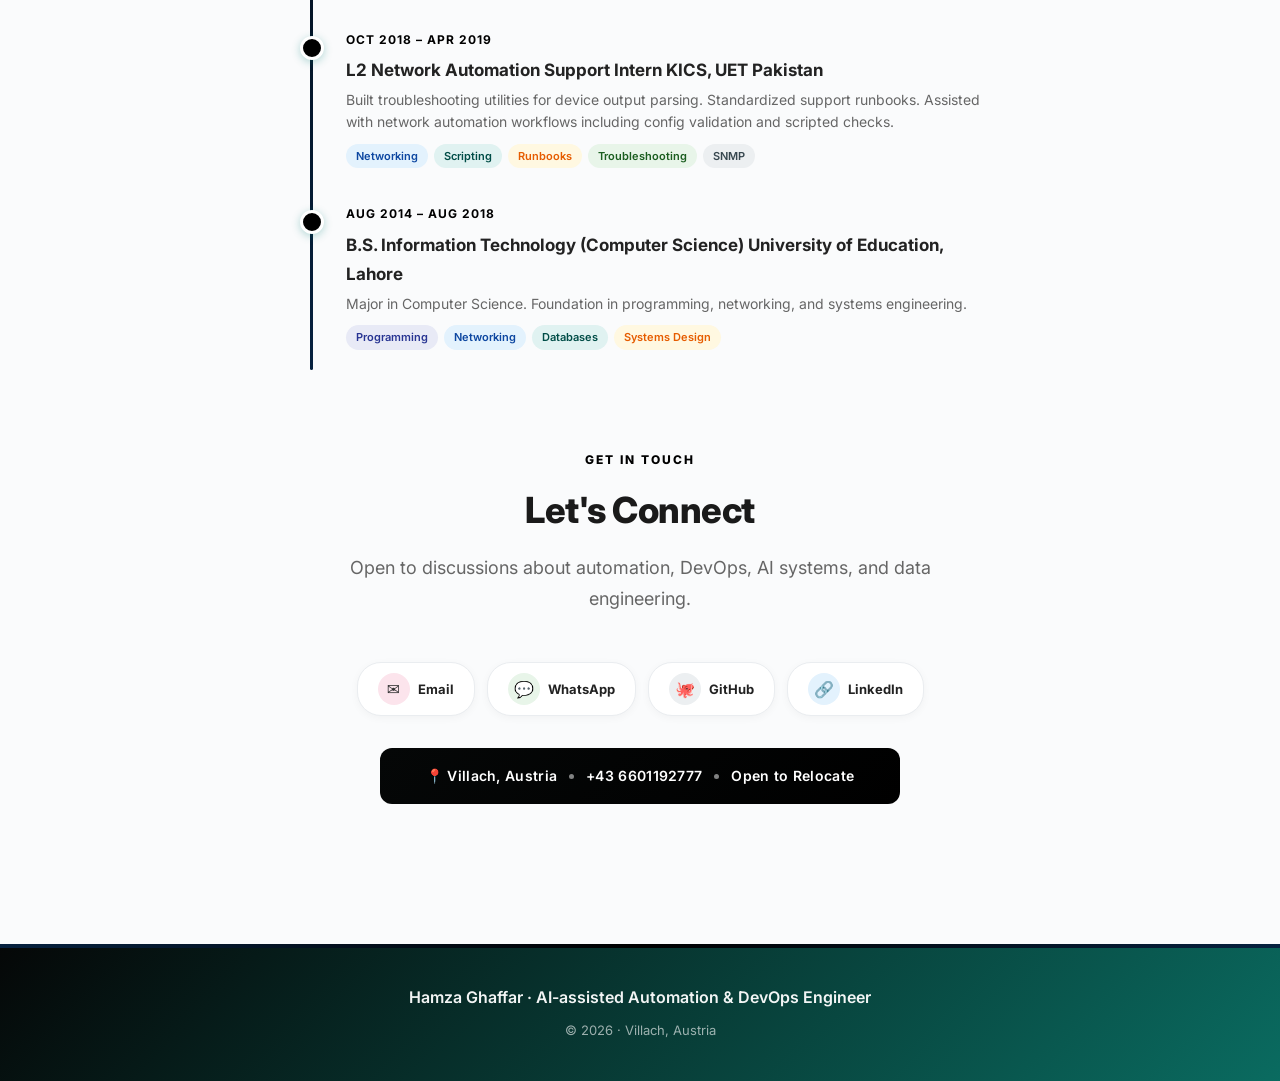
==== commit c53c01c1: "feat: add Walmart platform to e-commerce automation page - Full 13-section panel with Walmart-specif" ====
--- a/index.html
+++ b/index.html
@@ -175,17 +175,17 @@
         </div>
 
         <div class="projects-grid">
-            <a href="usecases/amazon-seller-automation.html" target="_blank" rel="noopener noreferrer" class="project-card" style="border-top-color: #ff9900;">
+            <a href="usecases/ecommerce-automation.html" target="_blank" rel="noopener noreferrer" class="project-card" style="border-top-color: #6c5ce7;">
                 <div class="project-card-body">
-                    <span class="project-status" style="background: linear-gradient(135deg, #fff3e0, #ffe0b2); color: #e65100;">AI Use Case</span>
-                    <h3>Amazon Seller Full Automation</h3>
-                    <p>End-to-end AI pipeline for Amazon sellers: auto product listing, dynamic repricing, order orchestration, inventory intelligence, and AI customer support. 80% less manual work.</p>
+                    <span class="project-status" style="background: linear-gradient(135deg, #ede7f6, #d1c4e9); color: #4527a0;">AI Use Case</span>
+                    <h3>E-Commerce AI Automation 6 Platforms</h3>
+                    <p>AI-powered automation for Amazon, eBay, Shopify, Etsy, TikTok Shop &amp; WordPress. Listings, pricing, orders, inventory &amp; customer support fully managed. 80% less manual work.</p>
                     <div class="project-tags">
                         <span class="project-tag">Python</span>
-                        <span class="project-tag">Amazon SP-API</span>
+                        <span class="project-tag">Multi-Platform APIs</span>
                         <span class="project-tag">GPT</span>
                         <span class="project-tag">FastAPI</span>
-                        <span class="project-tag">Docker</span>
+                        <span class="project-tag">AI Workflows</span>
                     </div>
                     <span class="project-link">View Use Case &rarr;</span>
                 </div>
